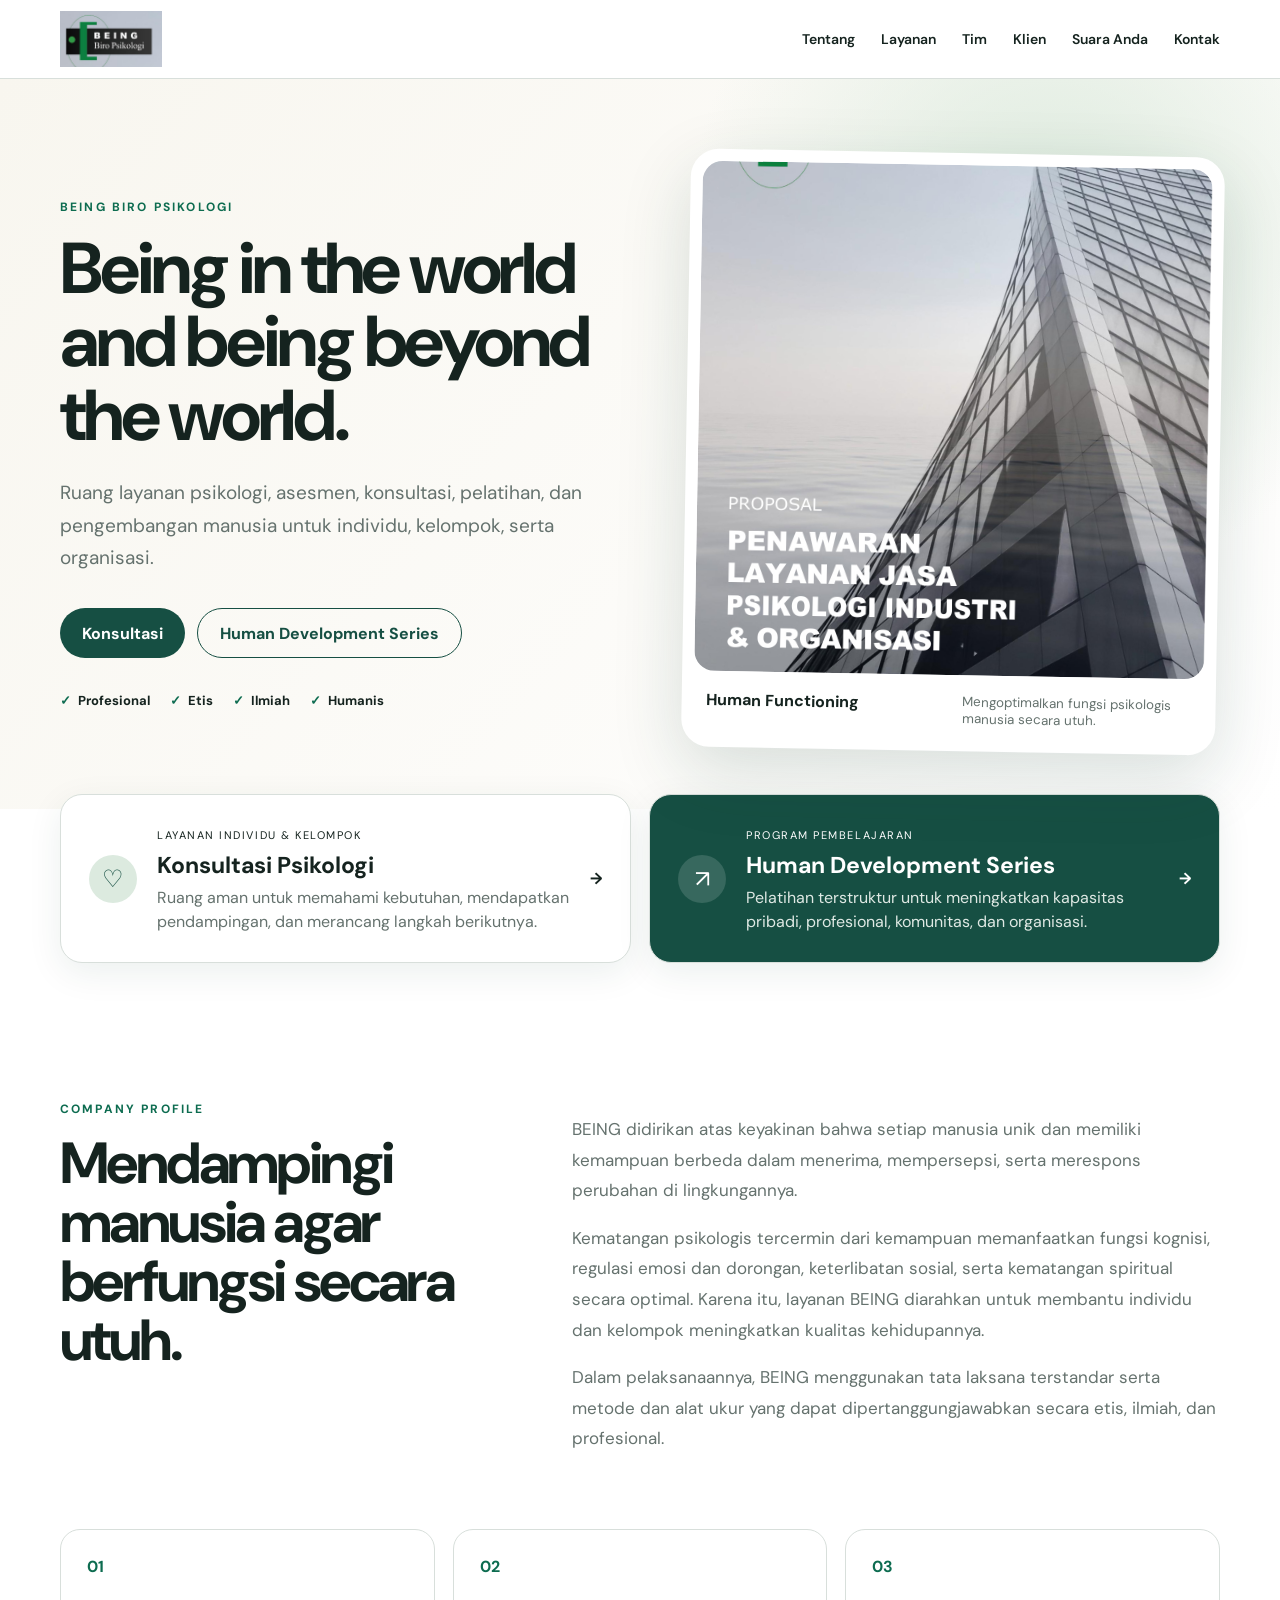
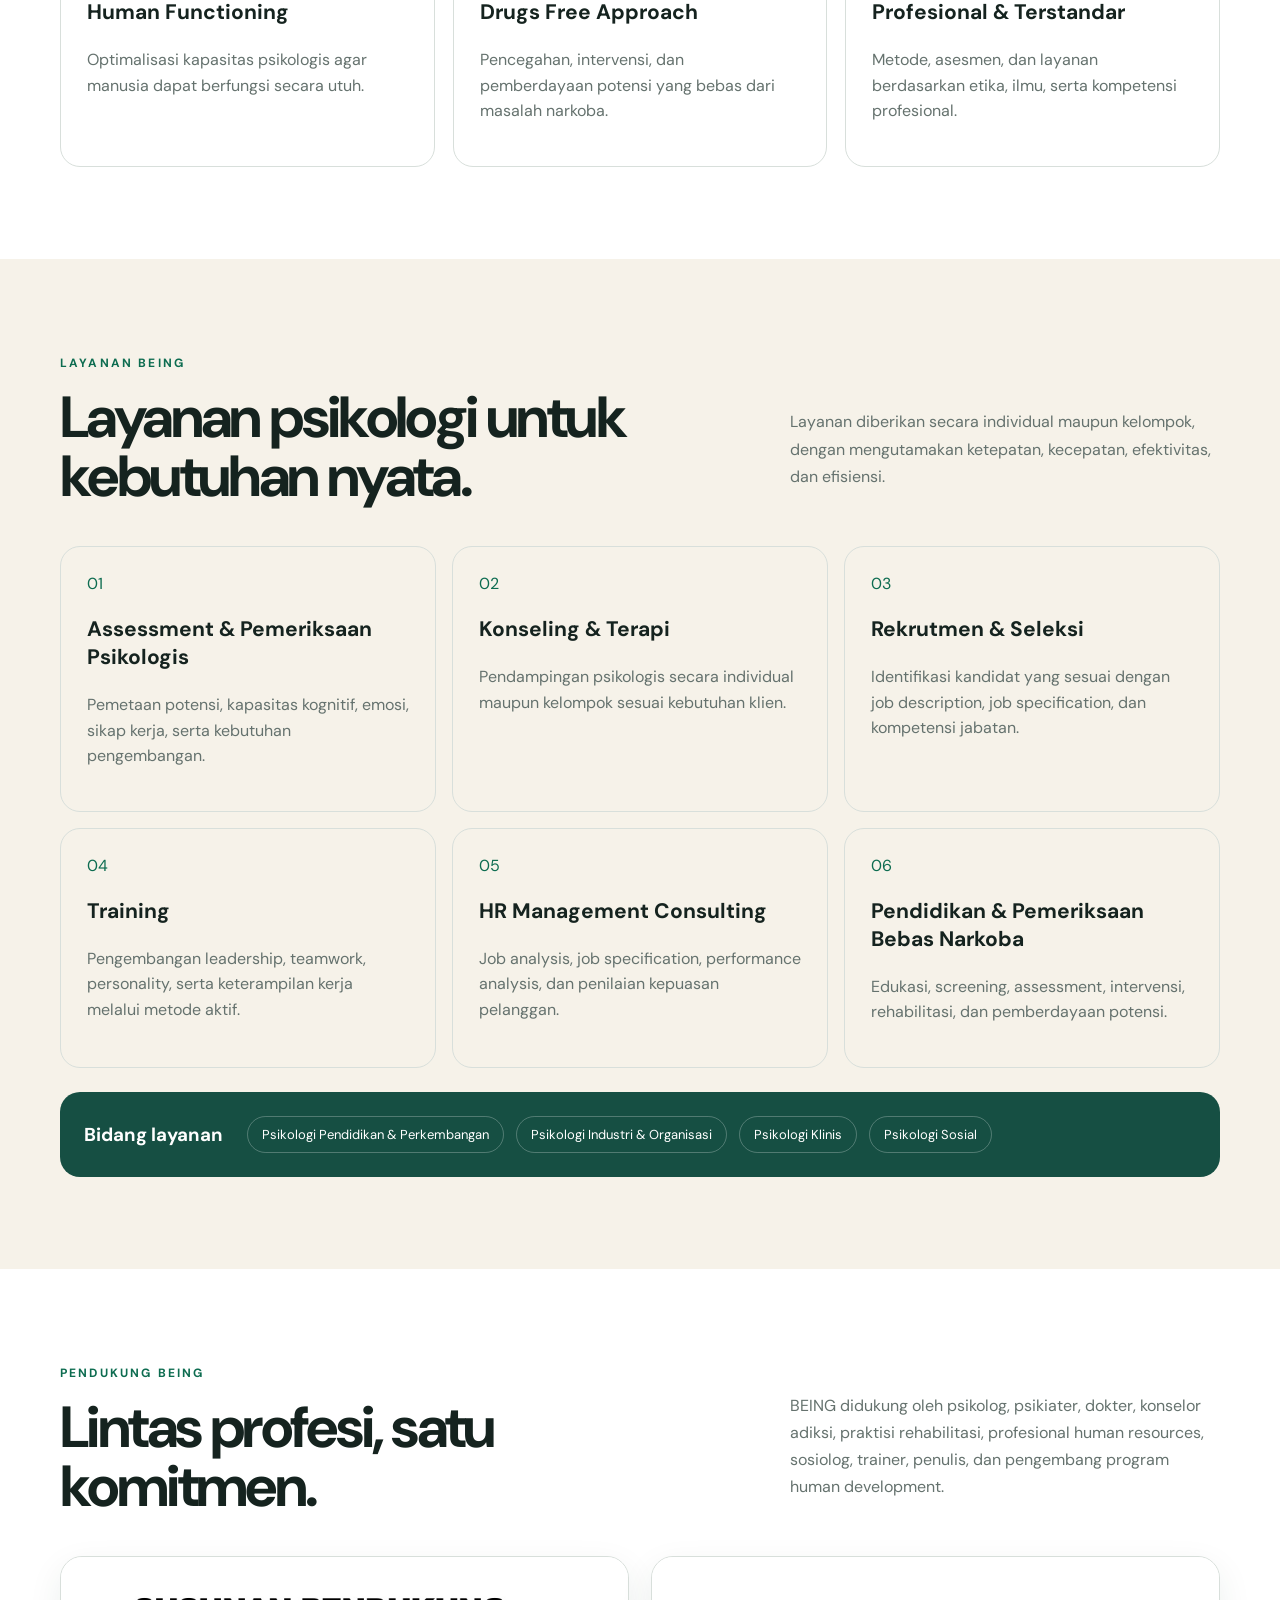
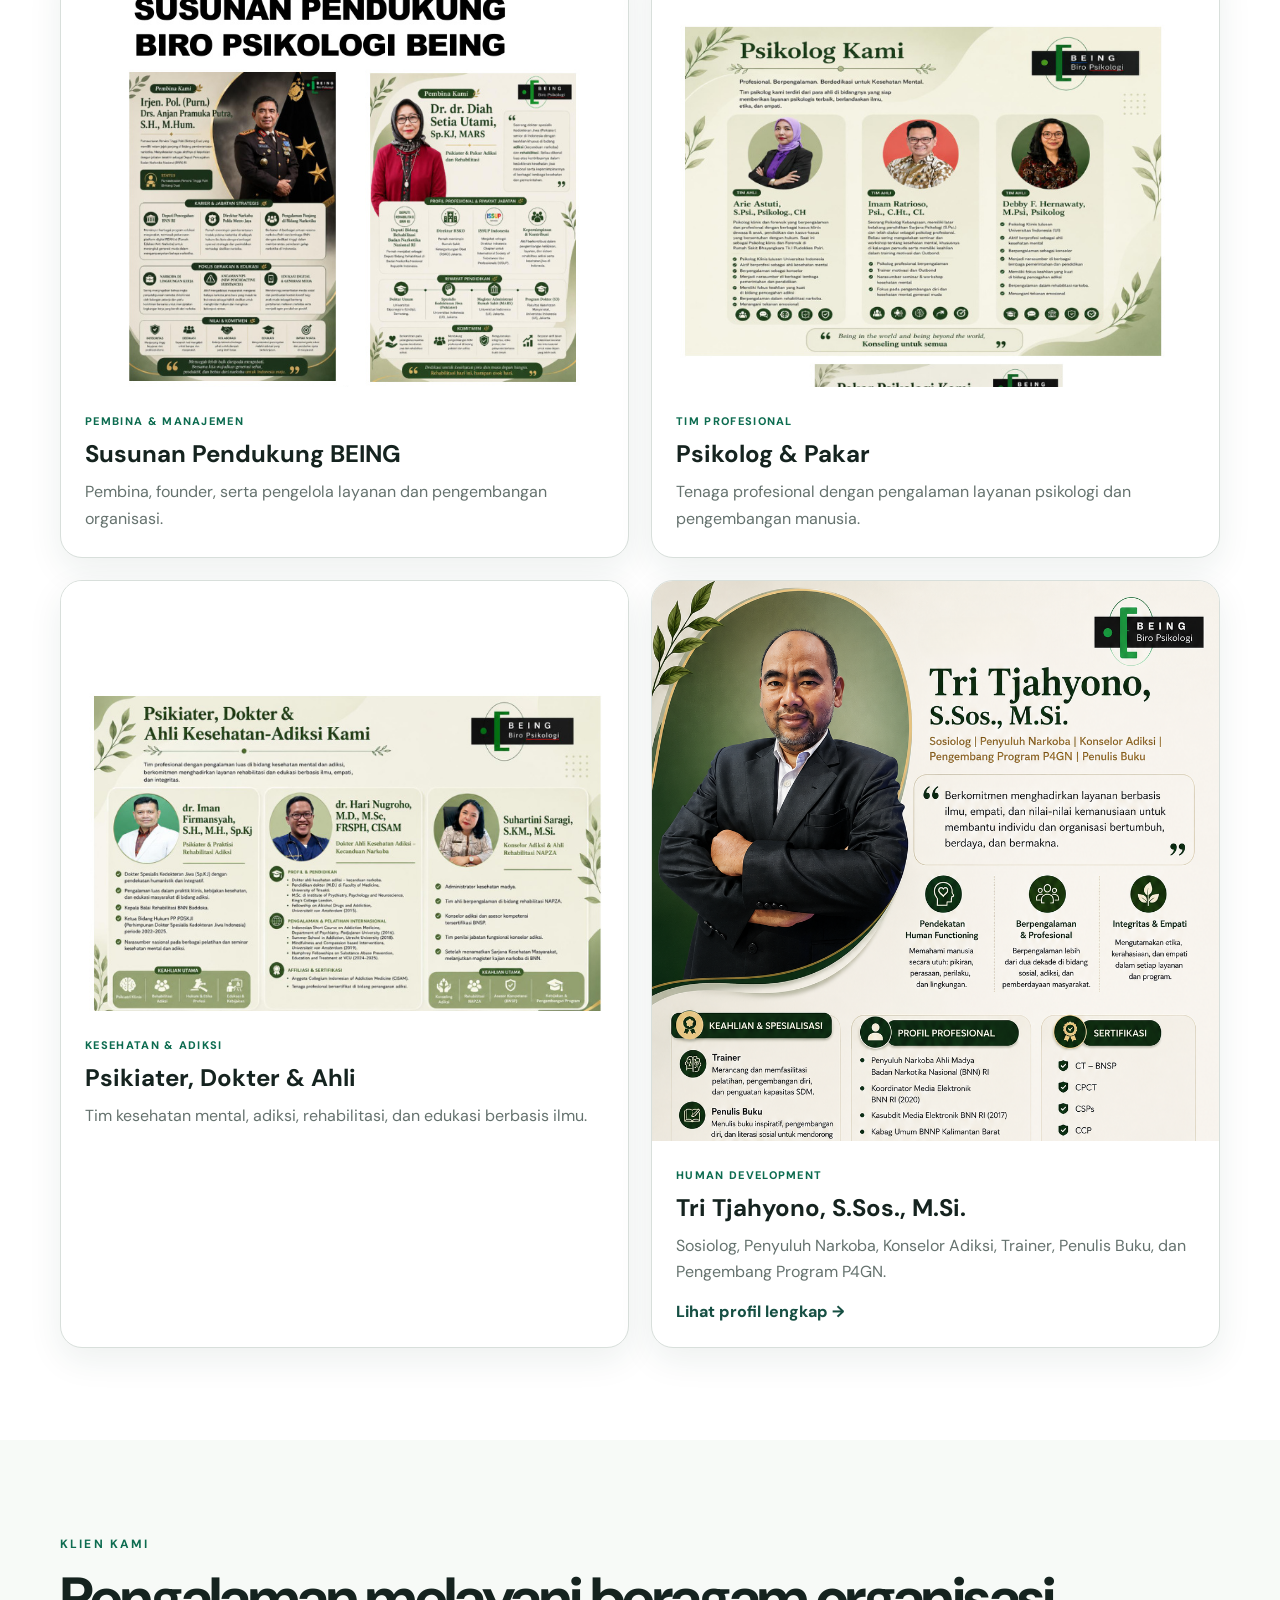
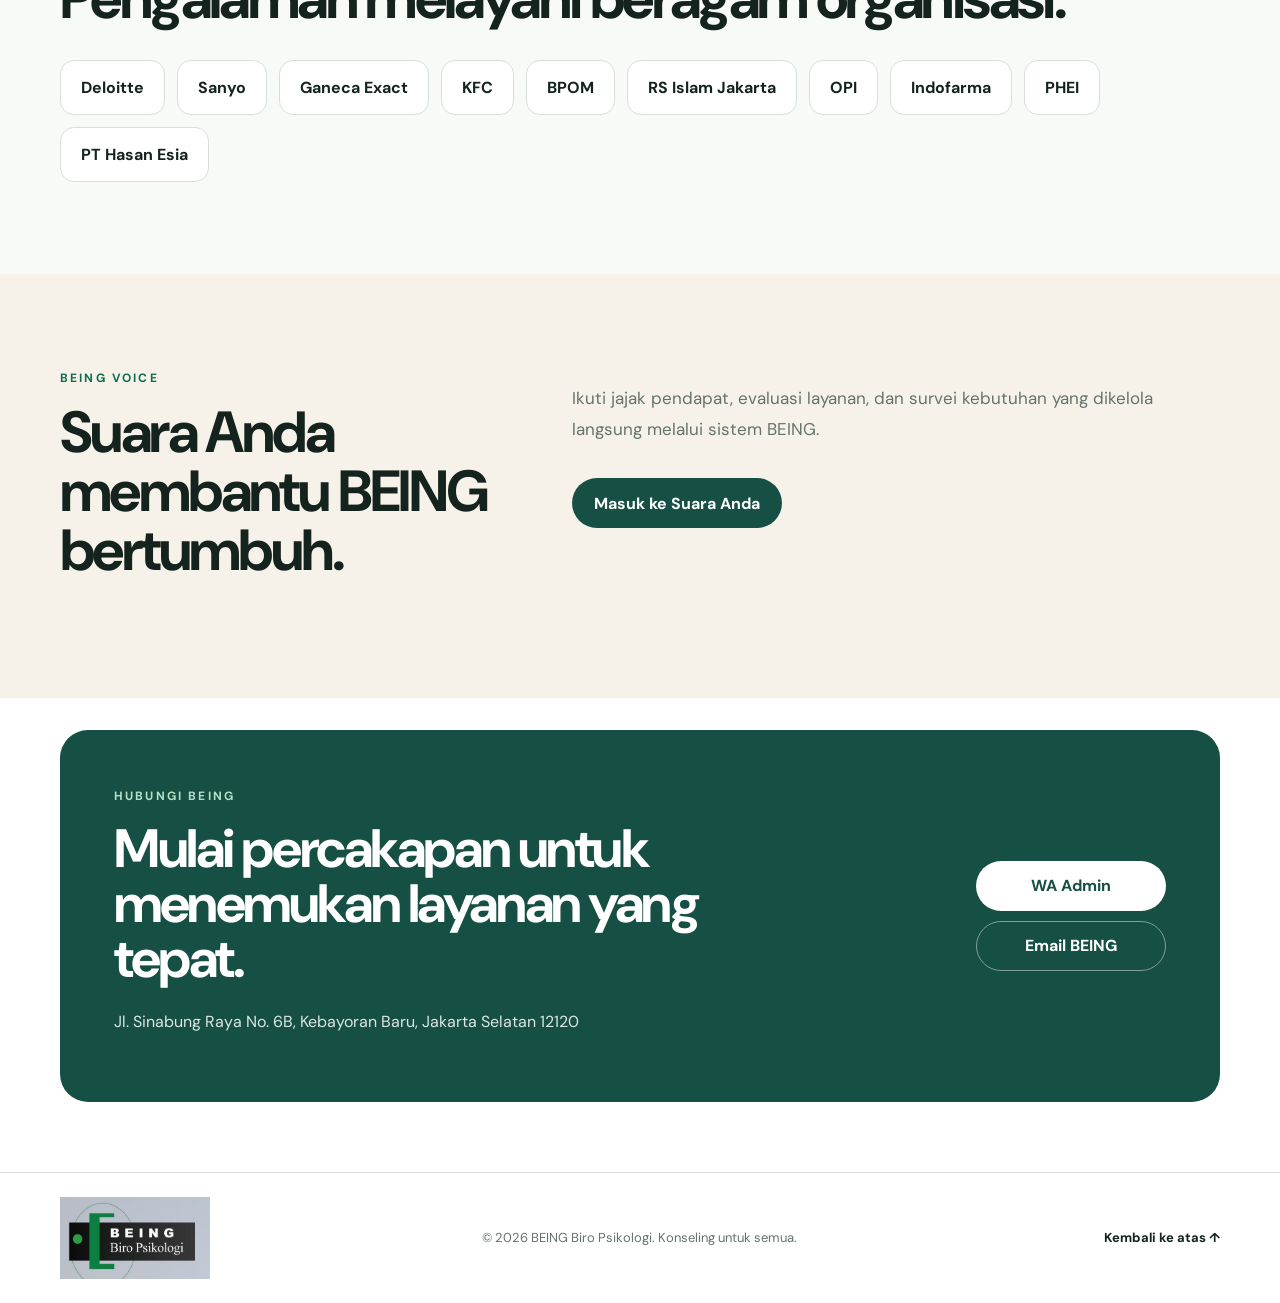
==== index.html @ 4b13b3e4 "Update index.html" ====
<!doctype html>
<html lang="id">
<head>
  <meta charset="utf-8">
  <meta name="viewport" content="width=device-width,initial-scale=1,viewport-fit=cover">
  <meta name="theme-color" content="#164f43">
  <meta name="description" content="BEING Biro Psikologi — layanan psikologi, konsultasi, asesmen, pelatihan, dan pengembangan manusia.">
  <title>BEING Biro Psikologi</title>
  <link rel="manifest" href="manifest.webmanifest">
  <link rel="icon" href="assets/being-logo.png">
  <link rel="stylesheet" href="assets/style.css?v=1.8">
</head>
<body>
  <header class="topbar">
    <div class="container nav">
      <a class="brand" href="#beranda"><img src="assets/being-logo.png" alt="BEING Biro Psikologi"></a>
      <button class="menu" id="menuBtn" aria-label="Buka menu">☰</button>
      <nav id="navMenu">
        <a href="#tentang">Tentang</a>
        <a href="#layanan">Layanan</a>
        <a href="#tim">Tim</a>
        <a href="#klien">Klien</a>
        <a href="suara-anda.html">Suara Anda</a>
        <a href="#kontak">Kontak</a>
      </nav>
    </div>
  </header>

  <main id="beranda">
    <section class="hero">
      <div class="container hero-grid">
        <div class="hero-copy">
          <span class="kicker">BEING BIRO PSIKOLOGI</span>
          <h1>Being in the world and being beyond the world.</h1>
          <p>Ruang layanan psikologi, asesmen, konsultasi, pelatihan, dan pengembangan manusia untuk individu, kelompok, serta organisasi.</p>
          <div class="actions">
            <a class="btn primary" id="dashboardConsultation" data-config-link="CONSULTATION_URL" href="konsultasi.html">Konsultasi</a>
            <a class="btn secondary" id="dashboardHds" data-config-link="LMS_URL" href="human-development-series.html">Human Development Series</a>
          </div>
          <div class="trust">
            <span>Profesional</span><span>Etis</span><span>Ilmiah</span><span>Humanis</span>
          </div>
        </div>
        <div class="hero-card">
          <img src="assets/cover.jpg" alt="Profil BEING Biro Psikologi">
          <div class="hero-card-caption">
            <strong>Human Functioning</strong>
            <small>Mengoptimalkan fungsi psikologis manusia secara utuh.</small>
          </div>
        </div>
      </div>
    </section>

    <section class="quick-access">
      <div class="container access-grid">
        <a data-config-link="CONSULTATION_URL" href="konsultasi.html" class="access-card">
          <span class="icon">♡</span>
          <div><small>LAYANAN INDIVIDU & KELOMPOK</small><h3>Konsultasi Psikologi</h3><p>Ruang aman untuk memahami kebutuhan, mendapatkan pendampingan, dan merancang langkah berikutnya.</p></div>
          <b>→</b>
        </a>
        <a data-config-link="LMS_URL" href="human-development-series.html" class="access-card dark">
          <span class="icon">↗</span>
          <div><small>PROGRAM PEMBELAJARAN</small><h3>Human Development Series</h3><p>Pelatihan terstruktur untuk meningkatkan kapasitas pribadi, profesional, komunitas, dan organisasi.</p></div>
          <b>→</b>
        </a>
      </div>
    </section>

    <section class="section" id="tentang">
      <div class="container split">
        <div>
          <span class="kicker">COMPANY PROFILE</span>
          <h2>Mendampingi manusia agar berfungsi secara utuh.</h2>
        </div>
        <div class="body-copy">
          <p>BEING didirikan atas keyakinan bahwa setiap manusia unik dan memiliki kemampuan berbeda dalam menerima, mempersepsi, serta merespons perubahan di lingkungannya.</p>
          <p>Kematangan psikologis tercermin dari kemampuan memanfaatkan fungsi kognisi, regulasi emosi dan dorongan, keterlibatan sosial, serta kematangan spiritual secara optimal. Karena itu, layanan BEING diarahkan untuk membantu individu dan kelompok meningkatkan kualitas kehidupannya.</p>
          <p>Dalam pelaksanaannya, BEING menggunakan tata laksana terstandar serta metode dan alat ukur yang dapat dipertanggungjawabkan secara etis, ilmiah, dan profesional.</p>
        </div>
      </div>
      <div class="container values">
        <article><b>01</b><h3>Human Functioning</h3><p>Optimalisasi kapasitas psikologis agar manusia dapat berfungsi secara utuh.</p></article>
        <article><b>02</b><h3>Drugs Free Approach</h3><p>Pencegahan, intervensi, dan pemberdayaan potensi yang bebas dari masalah narkoba.</p></article>
        <article><b>03</b><h3>Profesional & Terstandar</h3><p>Metode, asesmen, dan layanan berdasarkan etika, ilmu, serta kompetensi profesional.</p></article>
      </div>
    </section>

    <section class="section muted" id="layanan">
      <div class="container">
        <div class="section-head">
          <div><span class="kicker">LAYANAN BEING</span><h2>Layanan psikologi untuk kebutuhan nyata.</h2></div>
          <p>Layanan diberikan secara individual maupun kelompok, dengan mengutamakan ketepatan, kecepatan, efektivitas, dan efisiensi.</p>
        </div>
        <div class="services">
          <article><span>01</span><h3>Assessment & Pemeriksaan Psikologis</h3><p>Pemetaan potensi, kapasitas kognitif, emosi, sikap kerja, serta kebutuhan pengembangan.</p></article>
          <article><span>02</span><h3>Konseling & Terapi</h3><p>Pendampingan psikologis secara individual maupun kelompok sesuai kebutuhan klien.</p></article>
          <article><span>03</span><h3>Rekrutmen & Seleksi</h3><p>Identifikasi kandidat yang sesuai dengan job description, job specification, dan kompetensi jabatan.</p></article>
          <article><span>04</span><h3>Training</h3><p>Pengembangan leadership, teamwork, personality, serta keterampilan kerja melalui metode aktif.</p></article>
          <article><span>05</span><h3>HR Management Consulting</h3><p>Job analysis, job specification, performance analysis, dan penilaian kepuasan pelanggan.</p></article>
          <article><span>06</span><h3>Pendidikan & Pemeriksaan Bebas Narkoba</h3><p>Edukasi, screening, assessment, intervensi, rehabilitasi, dan pemberdayaan potensi.</p></article>
        </div>
        <div class="scope">
          <h3>Bidang layanan</h3>
          <span>Psikologi Pendidikan & Perkembangan</span>
          <span>Psikologi Industri & Organisasi</span>
          <span>Psikologi Klinis</span>
          <span>Psikologi Sosial</span>
        </div>
      </div>
    </section>

    <section class="section" id="tim">
      <div class="container">
        <div class="section-head">
          <div><span class="kicker">PENDUKUNG BEING</span><h2>Lintas profesi, satu komitmen.</h2></div>
          <p>BEING didukung oleh psikolog, psikiater, dokter, konselor adiksi, praktisi rehabilitasi, profesional human resources, sosiolog, trainer, penulis, dan pengembang program human development.</p>
        </div>
        <div class="team-gallery">
          <article class="team-profile-card">
            <img src="assets/team.jpg" alt="Pembina dan manajemen BEING">
            <div class="team-card-copy">
              <small>PEMBINA & MANAJEMEN</small>
              <h3>Susunan Pendukung BEING</h3>
              <p>Pembina, founder, serta pengelola layanan dan pengembangan organisasi.</p>
            </div>
          </article>
          <article class="team-profile-card">
            <img src="assets/experts.jpg" alt="Psikolog dan pakar psikologi BEING">
            <div class="team-card-copy">
              <small>TIM PROFESIONAL</small>
              <h3>Psikolog & Pakar</h3>
              <p>Tenaga profesional dengan pengalaman layanan psikologi dan pengembangan manusia.</p>
            </div>
          </article>
          <article class="team-profile-card">
            <img src="assets/health-team.jpg" alt="Psikiater, dokter, dan ahli kesehatan-adiksi BEING">
            <div class="team-card-copy">
              <small>KESEHATAN & ADIKSI</small>
              <h3>Psikiater, Dokter & Ahli</h3>
              <p>Tim kesehatan mental, adiksi, rehabilitasi, dan edukasi berbasis ilmu.</p>
            </div>
          </article>
          <article class="team-profile-card featured">
            <a href="assets/tri-tjahyono-profile2.png" target="_blank" rel="noopener" aria-label="Buka profil lengkap Tri Tjahyono">
              <img src="assets/tri-tjahyono-profile2.png" alt="Profil Tri Tjahyono, S.Sos., M.Si.">
            </a>
            <div class="team-card-copy">
              <small>HUMAN DEVELOPMENT</small>
              <h3>Tri Tjahyono, S.Sos., M.Si.</h3>
              <p>Sosiolog, Penyuluh Narkoba, Konselor Adiksi, Trainer, Penulis Buku, dan Pengembang Program P4GN.</p>
              <a class="team-profile-link" href="assets/tri-tjahyono-profile2.png" target="_blank" rel="noopener">Lihat profil lengkap →</a>
            </div>
          </article>
        </div>
      </div>
    </section>

    <section class="section clients" id="klien">
      <div class="container">
        <span class="kicker">KLIEN KAMI</span>
        <h2>Pengalaman melayani beragam organisasi.</h2>
        <div class="client-list">
          <span>Deloitte</span><span>Sanyo</span><span>Ganeca Exact</span><span>KFC</span><span>BPOM</span>
          <span>RS Islam Jakarta</span><span>OPI</span><span>Indofarma</span><span>PHEI</span><span>PT Hasan Esia</span>
        </div>
      </div>
    </section>


    <section class="section muted" id="suara-anda">
      <div class="container split">
        <div>
          <span class="kicker">BEING VOICE</span>
          <h2>Suara Anda membantu BEING bertumbuh.</h2>
        </div>
        <div class="body-copy">
          <p>Ikuti jajak pendapat, evaluasi layanan, dan survei kebutuhan yang dikelola langsung melalui sistem BEING.</p>
          <div class="actions"><a class="btn primary" id="dashboardVoice" data-config-link="VOICE_URL" href="suara-anda.html">Masuk ke Suara Anda</a></div>
        </div>
      </div>
    </section>

    <section class="cta" id="kontak">
      <div class="container cta-box">
        <div>
          <span class="kicker light">HUBUNGI BEING</span>
          <h2>Mulai percakapan untuk menemukan layanan yang tepat.</h2>
          <p>Jl. Sinabung Raya No. 6B, Kebayoran Baru, Jakarta Selatan 12120</p>
        </div>
        <div class="cta-actions">
          <a class="btn white" href="https://wa.me/6287775087431" target="_blank" rel="noopener">WA Admin</a>
          <a class="btn ghost" href="mailto:being_sinabung@yahoo.com">Email BEING</a>
        </div>
      </div>
    </section>
  </main>

  <footer>
    <div class="container footer-grid">
      <img src="assets/being-logo.png" alt="BEING Biro Psikologi">
      <p>© 2026 BEING Biro Psikologi. Konseling untuk semua.</p>
      <div><a href="#beranda">Kembali ke atas ↑</a></div>
    </div>
  </footer>
  <script src="assets/config.js?v=1.8"></script>
  <script src="assets/app.js?v=1.8"></script>
</body>
</html>
---- assets/style.css ----
@import url('https://fonts.googleapis.com/css2?family=DM+Sans:wght@400;500;600;700&family=Playfair+Display:ital,wght@1,600&display=swap');
:root{--green:#164f43;--green2:#0d6c50;--mint:#dceadf;--cream:#f6f2e9;--ink:#15231f;--muted:#65726e;--line:#d8dfdb;--white:#fff}
*{box-sizing:border-box}html{scroll-behavior:smooth}body{margin:0;font-family:'DM Sans',sans-serif;color:var(--ink);background:#fff}a{text-decoration:none;color:inherit}img{max-width:100%;display:block}.container{width:min(1160px,calc(100% - 36px));margin:auto}
.topbar{position:sticky;top:0;z-index:20;background:rgba(255,255,255,.94);backdrop-filter:blur(12px);border-bottom:1px solid var(--line)}.nav{height:78px;display:flex;align-items:center;justify-content:space-between}.brand img{width:195px;height:56px;object-fit:contain;object-position:left}.nav nav{display:flex;gap:26px;align-items:center}.nav nav a{font-weight:600;font-size:14px}.menu{display:none;border:0;background:none;font-size:26px}
.hero{padding:74px 0 58px;background:radial-gradient(circle at 82% 20%,#dceadd 0,transparent 30%),linear-gradient(130deg,#f8f6ef,#fff)}.hero-grid{display:grid;grid-template-columns:1.03fr .97fr;gap:58px;align-items:center}.kicker{display:inline-block;font-size:12px;letter-spacing:.18em;font-weight:700;color:var(--green2);margin-bottom:17px}.hero h1,.section h2,.cta h2{font-size:clamp(40px,6vw,72px);line-height:1.02;letter-spacing:-.045em;margin:0 0 25px}.hero h1{max-width:780px}.hero p{font-size:19px;line-height:1.7;color:var(--muted);max-width:650px}.actions{display:flex;gap:12px;flex-wrap:wrap;margin:34px 0}.btn{display:inline-flex;align-items:center;justify-content:center;min-height:50px;padding:0 22px;border-radius:999px;font-weight:700}.primary{background:var(--green);color:#fff}.secondary{border:1px solid var(--green);color:var(--green)}.trust{display:flex;gap:20px;flex-wrap:wrap;font-size:13px;font-weight:700}.trust span:before{content:'✓';margin-right:7px;color:var(--green2)}.hero-card{background:#fff;padding:12px;border-radius:28px;box-shadow:0 24px 70px rgba(20,60,48,.16);transform:rotate(1deg)}.hero-card img{height:510px;width:100%;object-fit:cover;border-radius:20px;object-position:center}.hero-card-caption{padding:18px 12px 12px;display:flex;justify-content:space-between;gap:20px}.hero-card-caption small{color:var(--muted);max-width:230px}
.quick-access{margin-top:-15px;padding-bottom:42px}.access-grid{display:grid;grid-template-columns:1fr 1fr;gap:18px}.access-card{border:1px solid var(--line);padding:28px;border-radius:22px;display:grid;grid-template-columns:auto 1fr auto;gap:20px;align-items:center;background:#fff;box-shadow:0 10px 35px rgba(16,60,46,.08)}.access-card.dark{background:var(--green);color:#fff}.access-card small{font-size:11px;letter-spacing:.14em}.access-card h3{margin:6px 0;font-size:23px}.access-card p{margin:0;color:var(--muted);line-height:1.5}.dark p{color:#dfe9e4}.icon{width:48px;height:48px;border-radius:50%;display:grid;place-items:center;background:var(--mint);font-size:24px;color:var(--green)}.dark .icon{background:rgba(255,255,255,.14);color:#fff}
.section{padding:92px 0}.split{display:grid;grid-template-columns:.8fr 1.2fr;gap:80px}.section h2{font-size:clamp(36px,5vw,58px)}.body-copy p{font-size:17px;line-height:1.8;color:var(--muted)}.values{display:grid;grid-template-columns:repeat(3,1fr);gap:18px;margin-top:58px}.values article,.services article{border:1px solid var(--line);border-radius:20px;padding:26px}.values b,.services span{color:var(--green2)}.values h3,.services h3{font-size:21px}.values p,.services p{color:var(--muted);line-height:1.6}.muted{background:var(--cream)}.section-head{display:flex;justify-content:space-between;gap:40px;align-items:end;margin-bottom:40px}.section-head h2{margin-bottom:0}.section-head>p{max-width:430px;color:var(--muted);line-height:1.7}.services{display:grid;grid-template-columns:repeat(3,1fr);gap:16px}.scope{margin-top:24px;padding:24px;border-radius:20px;background:var(--green);color:#fff;display:flex;gap:12px;flex-wrap:wrap;align-items:center}.scope h3{margin:0 12px 0 0}.scope span{padding:9px 14px;border:1px solid rgba(255,255,255,.25);border-radius:999px;font-size:13px}
.team-gallery{display:grid;grid-template-columns:repeat(3,1fr);gap:18px}.team-gallery img{height:390px;width:100%;object-fit:cover;object-position:top;border-radius:20px;border:1px solid var(--line)}
.clients{background:#f7faf7}.client-list{display:flex;flex-wrap:wrap;gap:12px;margin-top:32px}.client-list span{padding:16px 20px;background:#fff;border:1px solid var(--line);border-radius:14px;font-weight:700}
.cta{padding:32px 0 70px}.cta-box{background:var(--green);color:#fff;padding:54px;border-radius:28px;display:flex;justify-content:space-between;align-items:center;gap:40px}.cta h2{font-size:clamp(34px,5vw,54px);max-width:720px}.cta p{color:#dbe7e2}.light{color:#b7dfc7}.cta-actions{display:flex;flex-direction:column;gap:10px;min-width:190px}.white{background:#fff;color:var(--green)}.ghost{border:1px solid rgba(255,255,255,.45);color:#fff}
footer{border-top:1px solid var(--line);padding:24px 0}.footer-grid{display:grid;grid-template-columns:1fr 1fr 1fr;align-items:center}.footer-grid img{width:150px}.footer-grid p{text-align:center;color:var(--muted);font-size:13px}.footer-grid div{text-align:right;font-weight:700;font-size:13px}
@media(max-width:850px){.menu{display:block}.nav nav{display:none;position:absolute;top:78px;left:0;right:0;background:#fff;padding:20px 24px;flex-direction:column;align-items:flex-start;border-bottom:1px solid var(--line)}.nav nav.open{display:flex}.hero{padding-top:45px}.hero-grid,.split,.access-grid{grid-template-columns:1fr}.hero-card img{height:390px}.services{grid-template-columns:1fr 1fr}.values{grid-template-columns:1fr}.section-head{display:block}.team-gallery{grid-template-columns:1fr}.team-gallery img{height:auto}.cta-box{display:block;padding:34px}.cta-actions{margin-top:28px;flex-direction:row}.footer-grid{grid-template-columns:1fr;text-align:center;gap:14px}.footer-grid img{margin:auto}.footer-grid div{text-align:center}}
@media(max-width:560px){.container{width:min(100% - 24px,1160px)}.hero h1{font-size:42px}.hero p{font-size:16px}.actions{flex-direction:column}.btn{width:100%}.services{grid-template-columns:1fr}.access-card{grid-template-columns:auto 1fr;padding:21px}.access-card>b{display:none}.section{padding:66px 0}.cta-actions{flex-direction:column}.hero-card img{height:310px}.brand img{width:160px}}


/* Team cards — v1.4 */
.team-gallery{
  display:grid;
  grid-template-columns:repeat(2,minmax(0,1fr));
  gap:22px;
}
.team-profile-card{
  background:#fff;
  border:1px solid var(--line);
  border-radius:22px;
  overflow:hidden;
  box-shadow:0 12px 34px rgba(20,60,48,.08);
}
.team-profile-card>img,
.team-profile-card>a>img{
  width:100%;
  height:430px;
  object-fit:cover;
  object-position:top;
  border-radius:0;
  border:0;
}
.team-profile-card.featured>a>img{
  height:560px;
  object-fit:cover;
  object-position:top;
}
.team-card-copy{padding:22px 24px 25px}
.team-card-copy small{
  color:var(--green2);
  font-weight:800;
  letter-spacing:.12em;
  font-size:11px;
}
.team-card-copy h3{font-size:24px;margin:8px 0 10px}
.team-card-copy p{margin:0;color:var(--muted);line-height:1.65}
.team-profile-link{
  display:inline-flex;
  margin-top:15px;
  font-weight:800;
  color:var(--green);
}
@media(max-width:850px){
  .team-gallery{grid-template-columns:1fr}
  .team-profile-card>img,.team-profile-card>a>img,.team-profile-card.featured>a>img{height:auto}
}
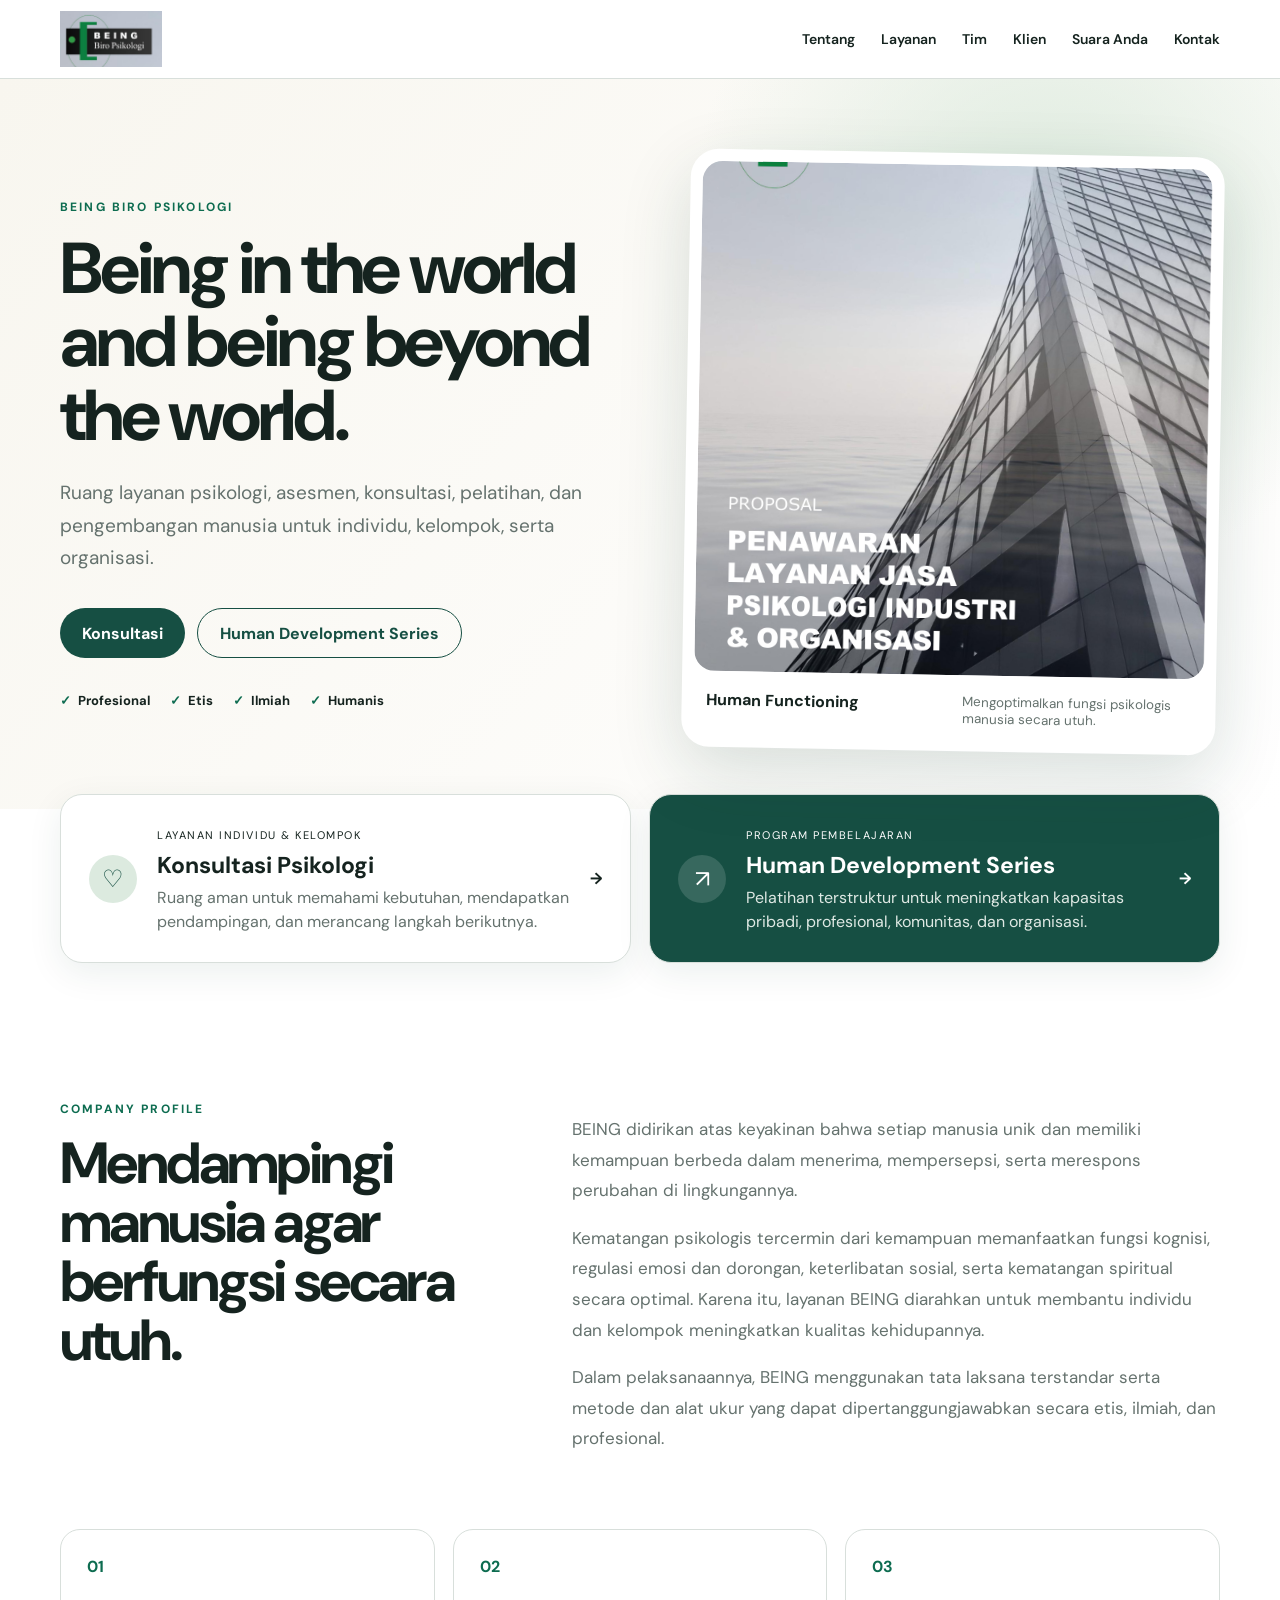
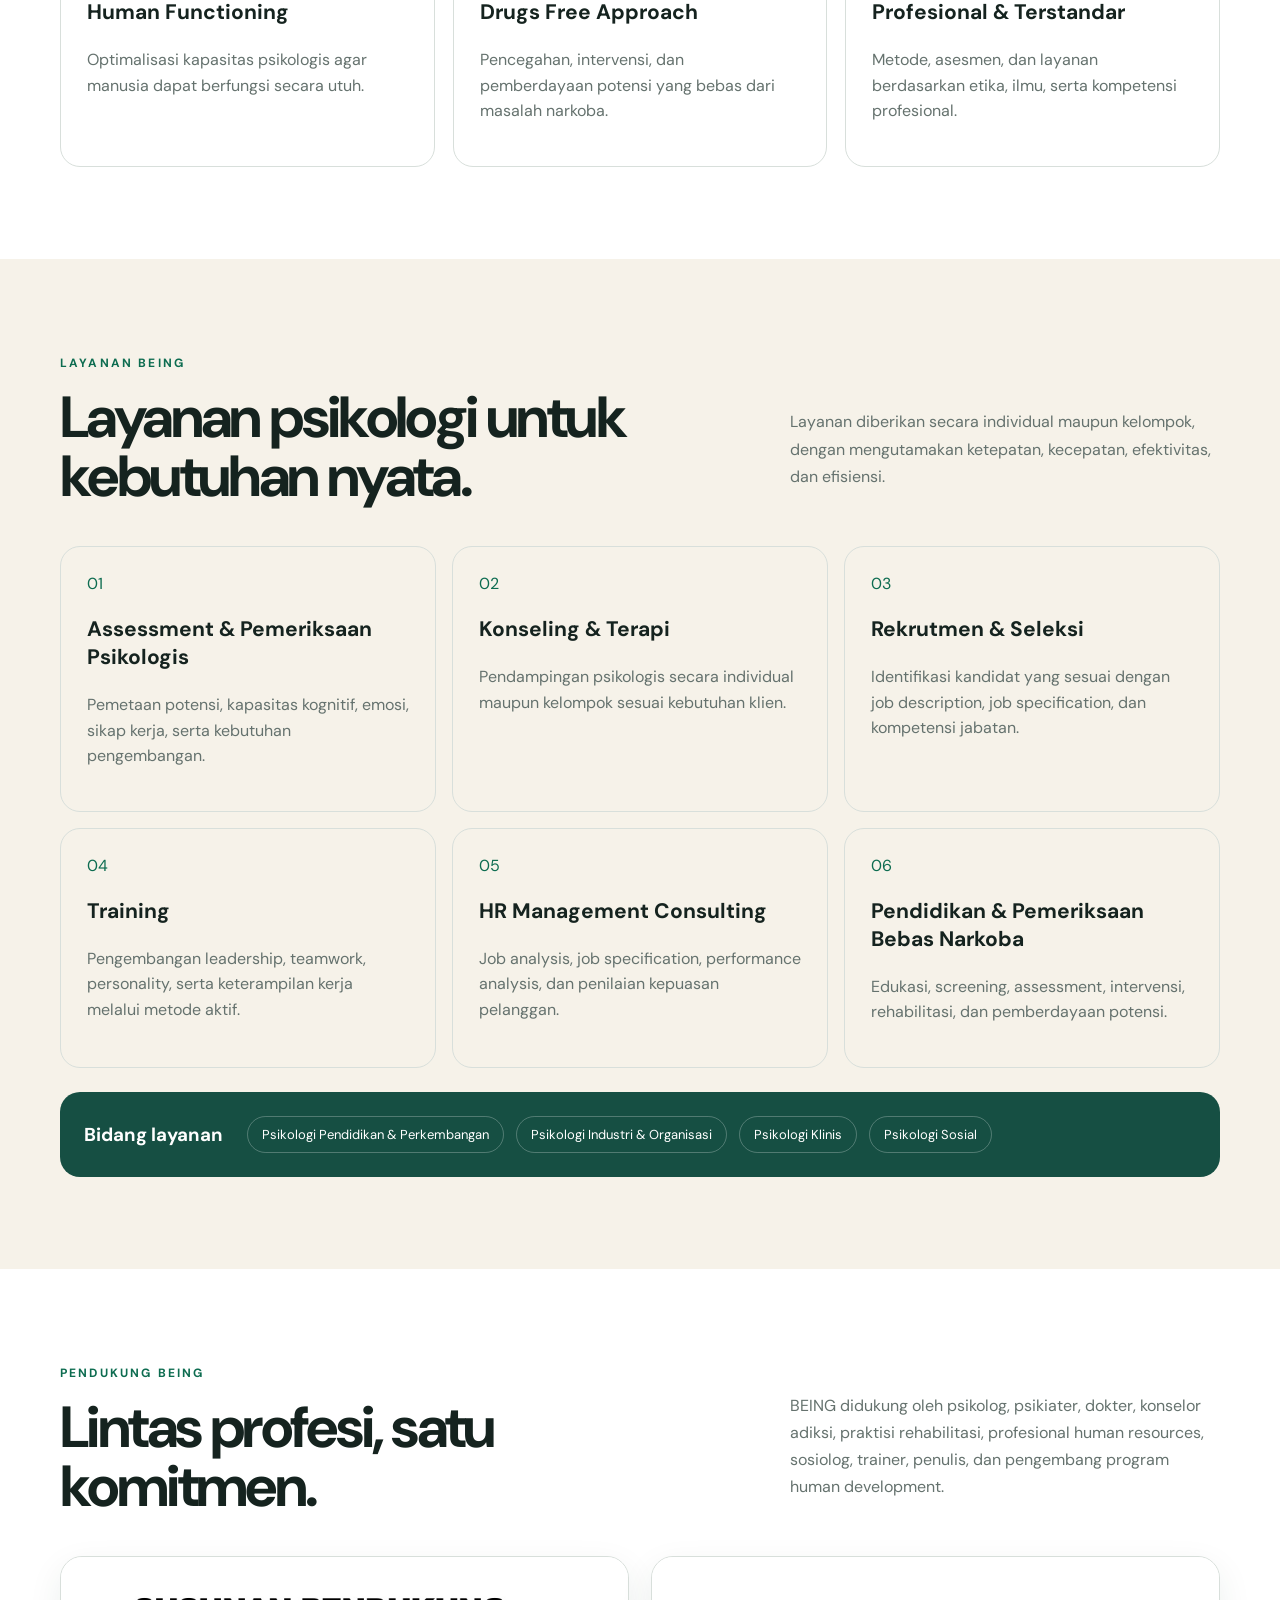
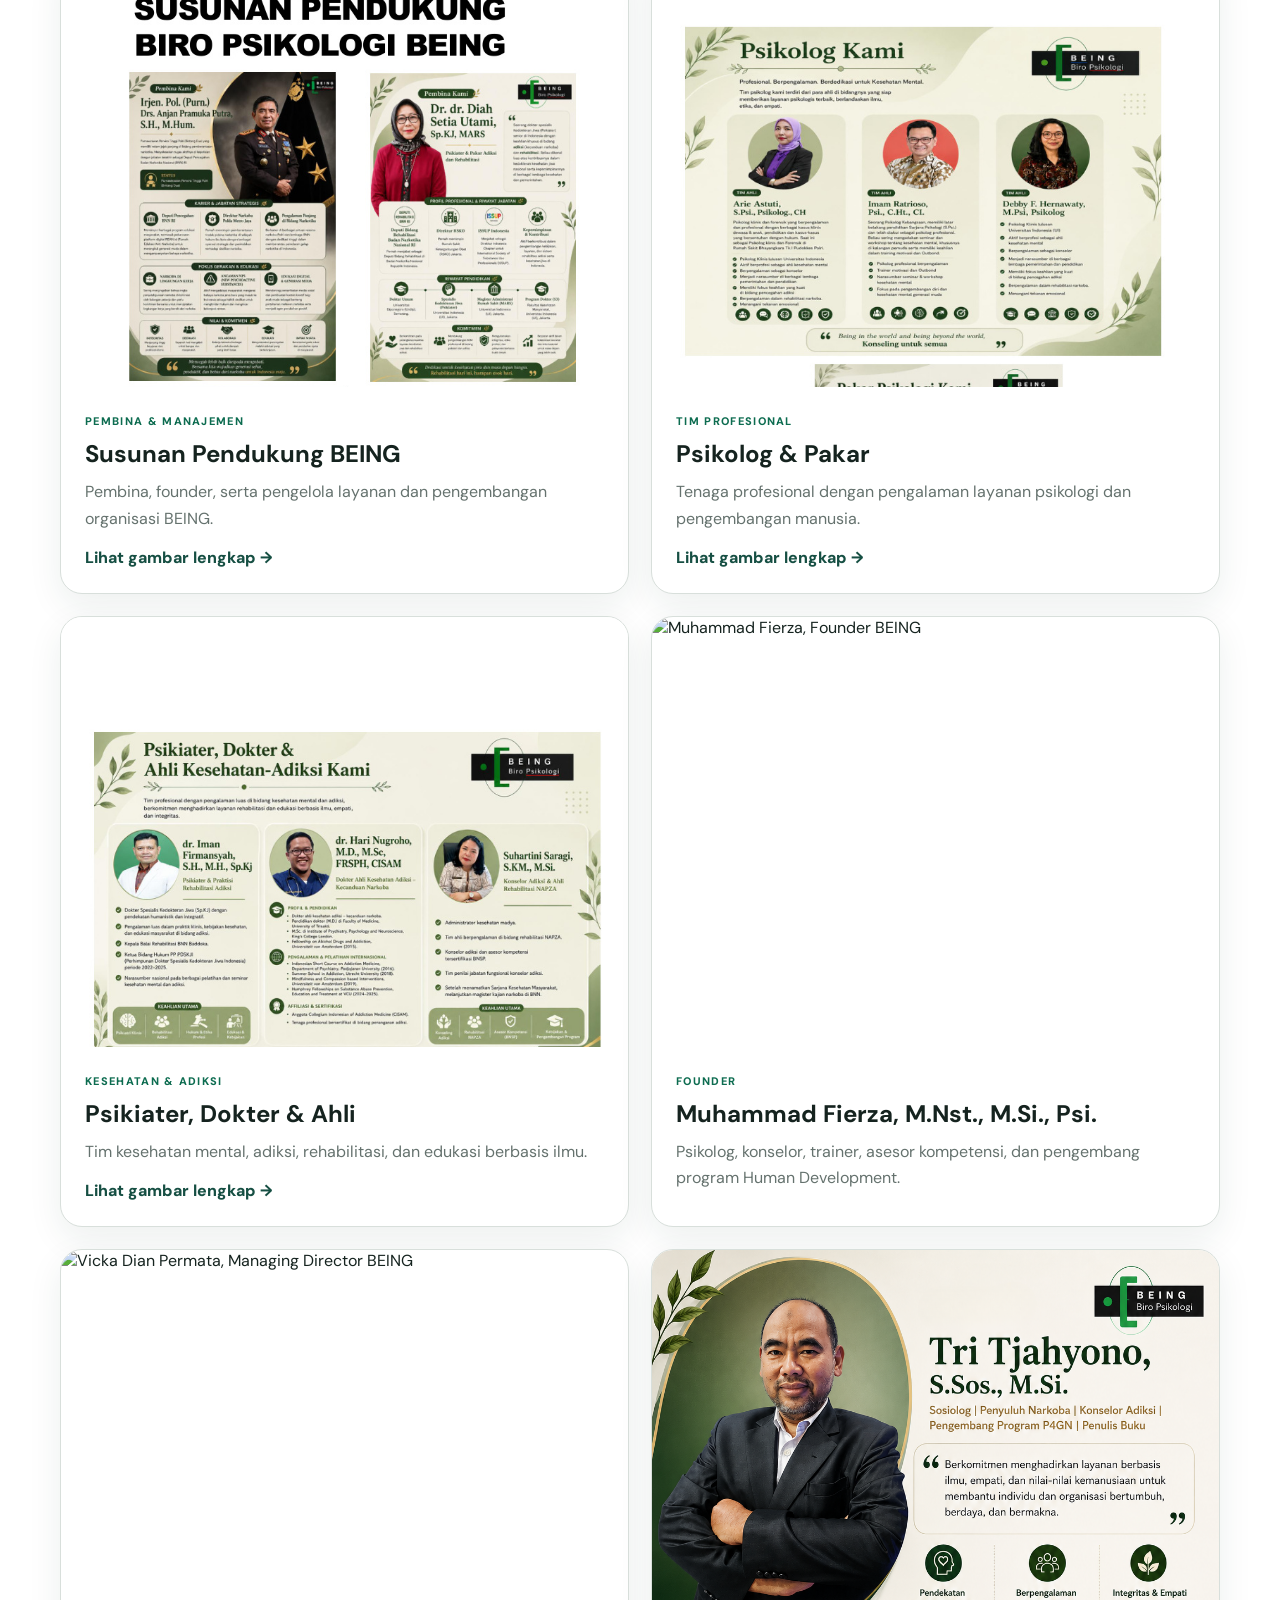
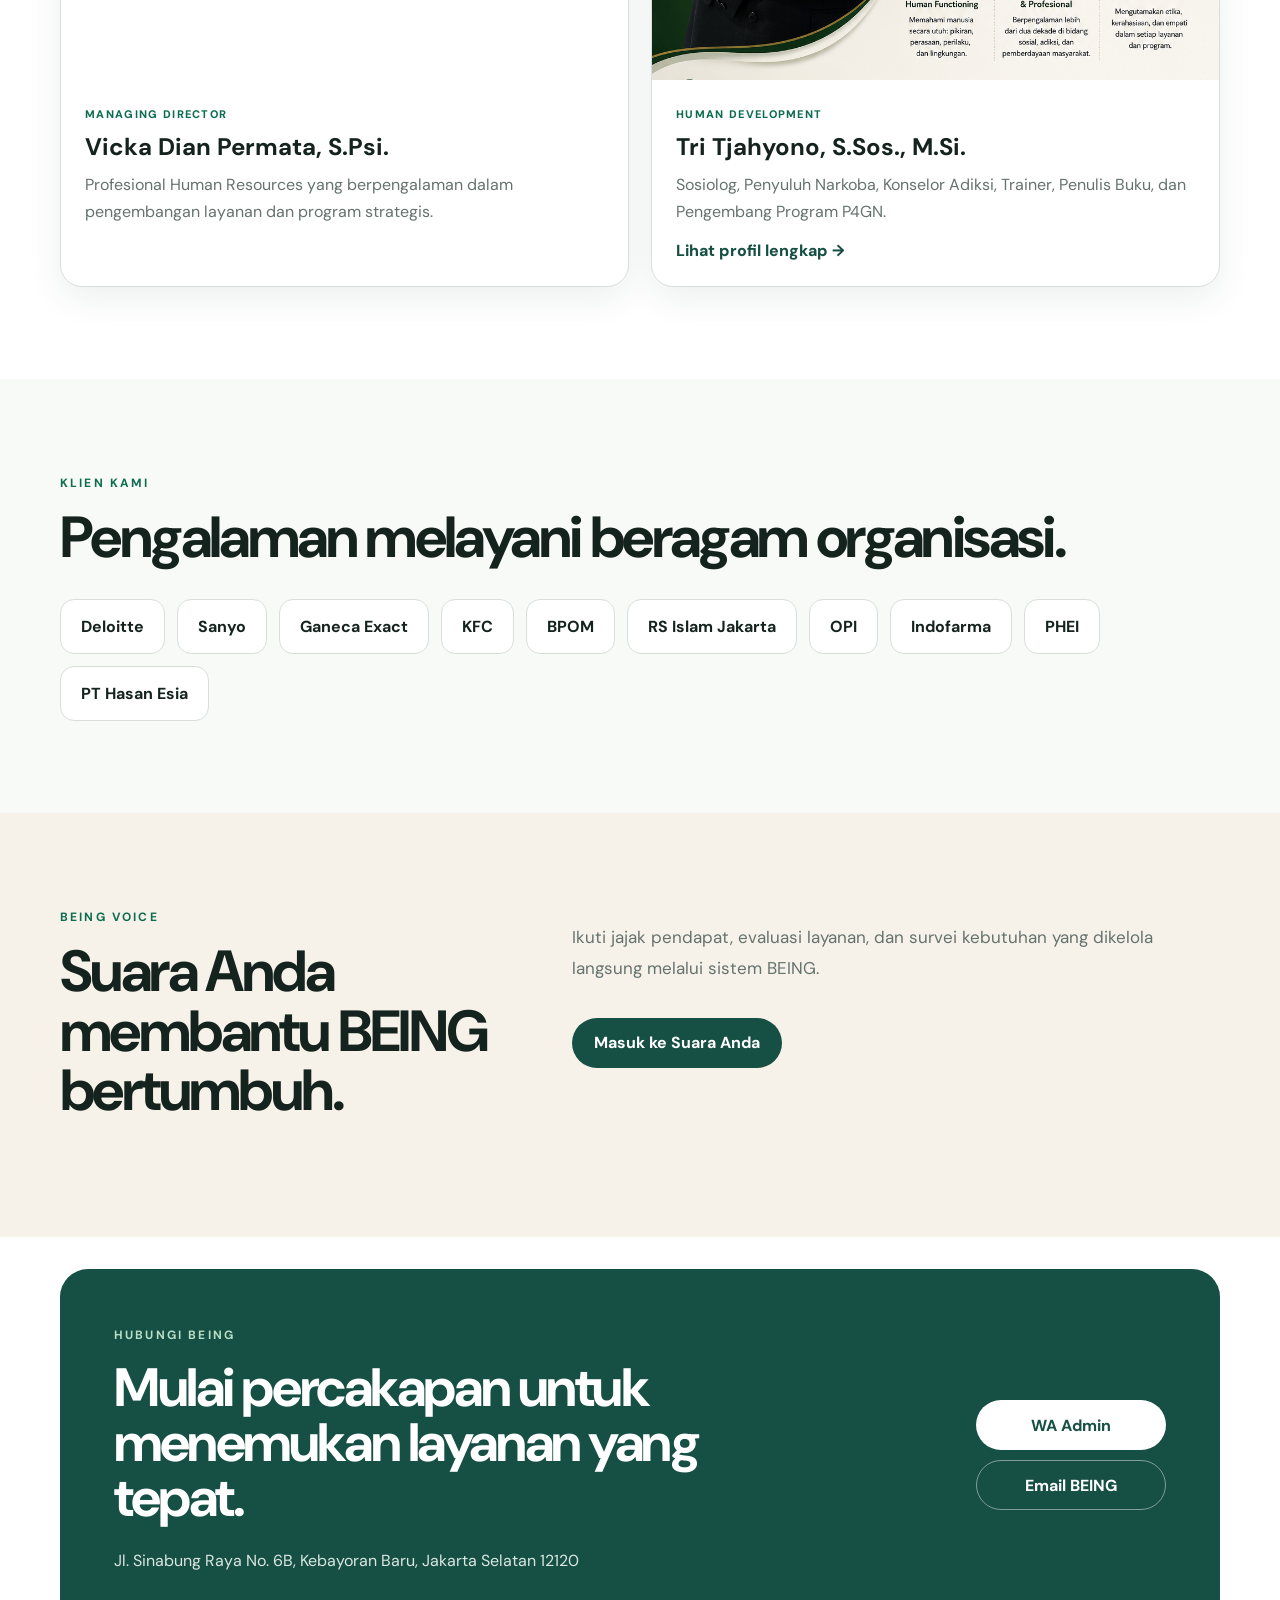
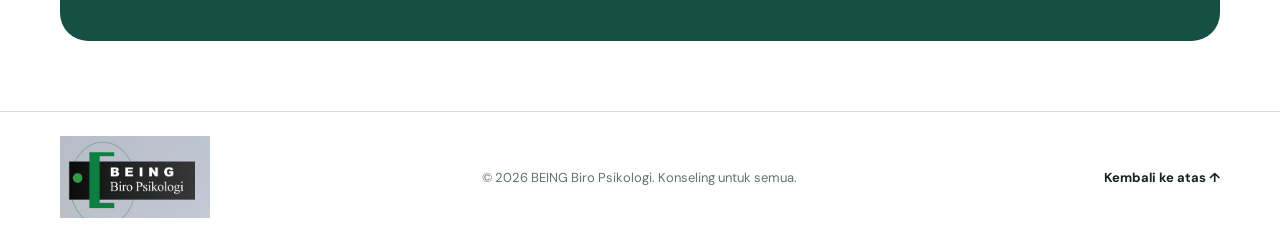
==== commit e5a1182a: "Add files via upload" ====
--- a/index.html
+++ b/index.html
@@ -8,7 +8,7 @@
   <title>BEING Biro Psikologi</title>
   <link rel="manifest" href="manifest.webmanifest">
   <link rel="icon" href="assets/being-logo.png">
-  <link rel="stylesheet" href="assets/style.css?v=1.8">
+  <link rel="stylesheet" href="assets/style.css?v=1.9">
 </head>
 <body>
   <header class="topbar">
@@ -116,39 +116,69 @@
           <p>BEING didukung oleh psikolog, psikiater, dokter, konselor adiksi, praktisi rehabilitasi, profesional human resources, sosiolog, trainer, penulis, dan pengembang program human development.</p>
         </div>
         <div class="team-gallery">
-          <article class="team-profile-card">
-            <img src="assets/team.jpg" alt="Pembina dan manajemen BEING">
+          <article class="team-profile-card overview-card">
+            <a href="assets/team.jpg" target="_blank" rel="noopener">
+              <img src="assets/team.jpg" alt="Susunan pendukung, pembina, founder, dan manajemen BEING">
+            </a>
             <div class="team-card-copy">
               <small>PEMBINA & MANAJEMEN</small>
               <h3>Susunan Pendukung BEING</h3>
-              <p>Pembina, founder, serta pengelola layanan dan pengembangan organisasi.</p>
-            </div>
-          </article>
-          <article class="team-profile-card">
-            <img src="assets/experts.jpg" alt="Psikolog dan pakar psikologi BEING">
+              <p>Pembina, founder, serta pengelola layanan dan pengembangan organisasi BEING.</p>
+              <a class="team-profile-link" href="assets/team.jpg" target="_blank" rel="noopener">Lihat gambar lengkap →</a>
+            </div>
+          </article>
+
+          <article class="team-profile-card overview-card">
+            <a href="assets/experts.jpg" target="_blank" rel="noopener">
+              <img src="assets/experts.jpg" alt="Psikolog dan pakar psikologi BEING">
+            </a>
             <div class="team-card-copy">
               <small>TIM PROFESIONAL</small>
               <h3>Psikolog & Pakar</h3>
               <p>Tenaga profesional dengan pengalaman layanan psikologi dan pengembangan manusia.</p>
-            </div>
-          </article>
-          <article class="team-profile-card">
-            <img src="assets/health-team.jpg" alt="Psikiater, dokter, dan ahli kesehatan-adiksi BEING">
+              <a class="team-profile-link" href="assets/experts.jpg" target="_blank" rel="noopener">Lihat gambar lengkap →</a>
+            </div>
+          </article>
+
+          <article class="team-profile-card overview-card">
+            <a href="assets/health-team.jpg" target="_blank" rel="noopener">
+              <img src="assets/health-team.jpg" alt="Psikiater, dokter, dan ahli kesehatan-adiksi BEING">
+            </a>
             <div class="team-card-copy">
               <small>KESEHATAN & ADIKSI</small>
               <h3>Psikiater, Dokter & Ahli</h3>
               <p>Tim kesehatan mental, adiksi, rehabilitasi, dan edukasi berbasis ilmu.</p>
-            </div>
-          </article>
-          <article class="team-profile-card featured">
-            <a href="assets/tri-tjahyono-profile2.png" target="_blank" rel="noopener" aria-label="Buka profil lengkap Tri Tjahyono">
-              <img src="assets/tri-tjahyono-profile2.png" alt="Profil Tri Tjahyono, S.Sos., M.Si.">
+              <a class="team-profile-link" href="assets/health-team.jpg" target="_blank" rel="noopener">Lihat gambar lengkap →</a>
+            </div>
+          </article>
+
+          <article class="team-profile-card person-card">
+            <img src="assets/muhammad-fierza-founder.jpg" alt="Muhammad Fierza, Founder BEING">
+            <div class="team-card-copy">
+              <small>FOUNDER</small>
+              <h3>Muhammad Fierza, M.Nst., M.Si., Psi.</h3>
+              <p>Psikolog, konselor, trainer, asesor kompetensi, dan pengembang program Human Development.</p>
+            </div>
+          </article>
+
+          <article class="team-profile-card person-card">
+            <img src="assets/vicka-dian-managing-director.jpg" alt="Vicka Dian Permata, Managing Director BEING">
+            <div class="team-card-copy">
+              <small>MANAGING DIRECTOR</small>
+              <h3>Vicka Dian Permata, S.Psi.</h3>
+              <p>Profesional Human Resources yang berpengalaman dalam pengembangan layanan dan program strategis.</p>
+            </div>
+          </article>
+
+          <article class="team-profile-card person-card tri-card">
+            <a href="assets/tri-tjahyono-profile.png" target="_blank" rel="noopener">
+              <img src="assets/tri-tjahyono-profile.png?v=3" alt="Profil Tri Tjahyono, S.Sos., M.Si.">
             </a>
             <div class="team-card-copy">
               <small>HUMAN DEVELOPMENT</small>
               <h3>Tri Tjahyono, S.Sos., M.Si.</h3>
               <p>Sosiolog, Penyuluh Narkoba, Konselor Adiksi, Trainer, Penulis Buku, dan Pengembang Program P4GN.</p>
-              <a class="team-profile-link" href="assets/tri-tjahyono-profile2.png" target="_blank" rel="noopener">Lihat profil lengkap →</a>
+              <a class="team-profile-link" href="assets/tri-tjahyono-profile.png?v=3" target="_blank" rel="noopener">Lihat profil lengkap →</a>
             </div>
           </article>
         </div>
@@ -188,7 +218,7 @@
           <p>Jl. Sinabung Raya No. 6B, Kebayoran Baru, Jakarta Selatan 12120</p>
         </div>
         <div class="cta-actions">
-          <a class="btn white" href="https://wa.me/6287775087431" target="_blank" rel="noopener">WA Admin</a>
+          <a class="btn white" href="https://wa.me/6287877883457" target="_blank" rel="noopener">WA Admin</a>
           <a class="btn ghost" href="mailto:being_sinabung@yahoo.com">Email BEING</a>
         </div>
       </div>
@@ -202,7 +232,7 @@
       <div><a href="#beranda">Kembali ke atas ↑</a></div>
     </div>
   </footer>
-  <script src="assets/config.js?v=1.8"></script>
-  <script src="assets/app.js?v=1.8"></script>
+  <script src="assets/config.js?v=1.9"></script>
+  <script src="assets/app.js?v=1.9"></script>
 </body>
 </html>
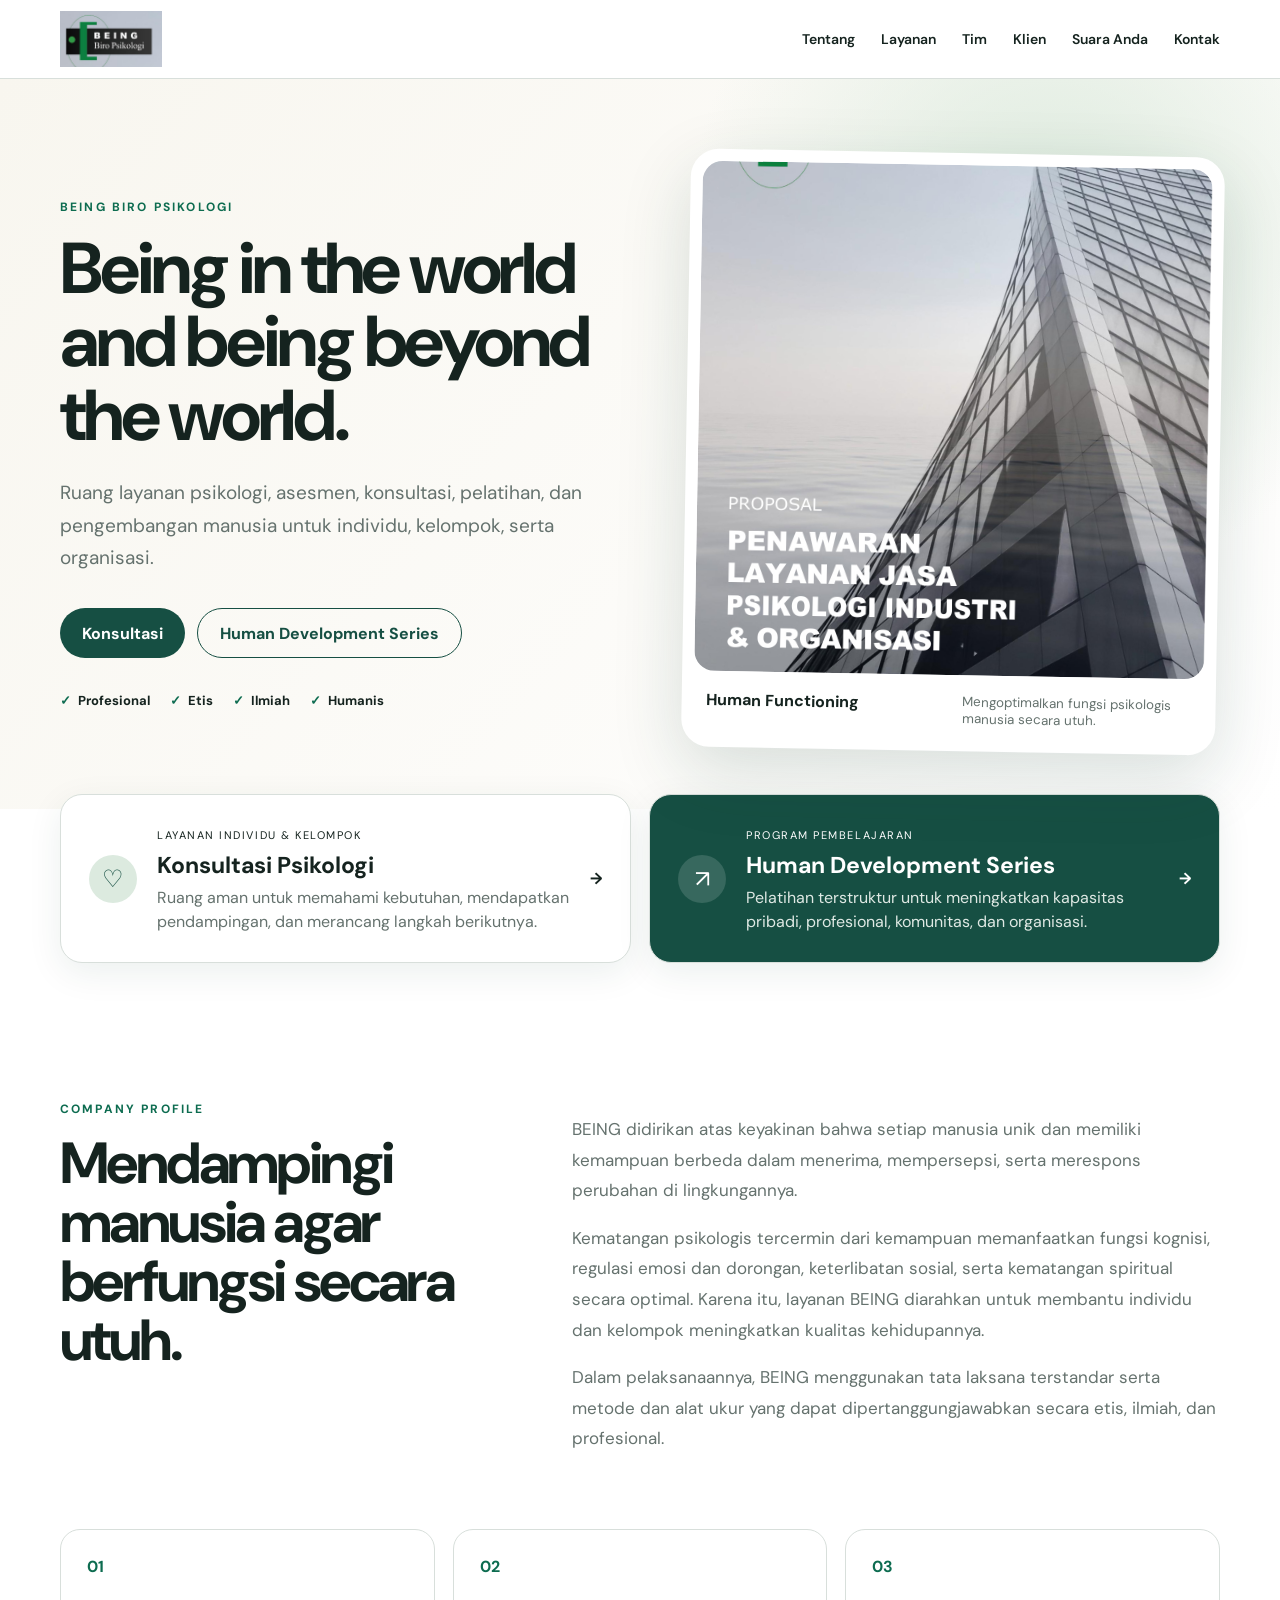
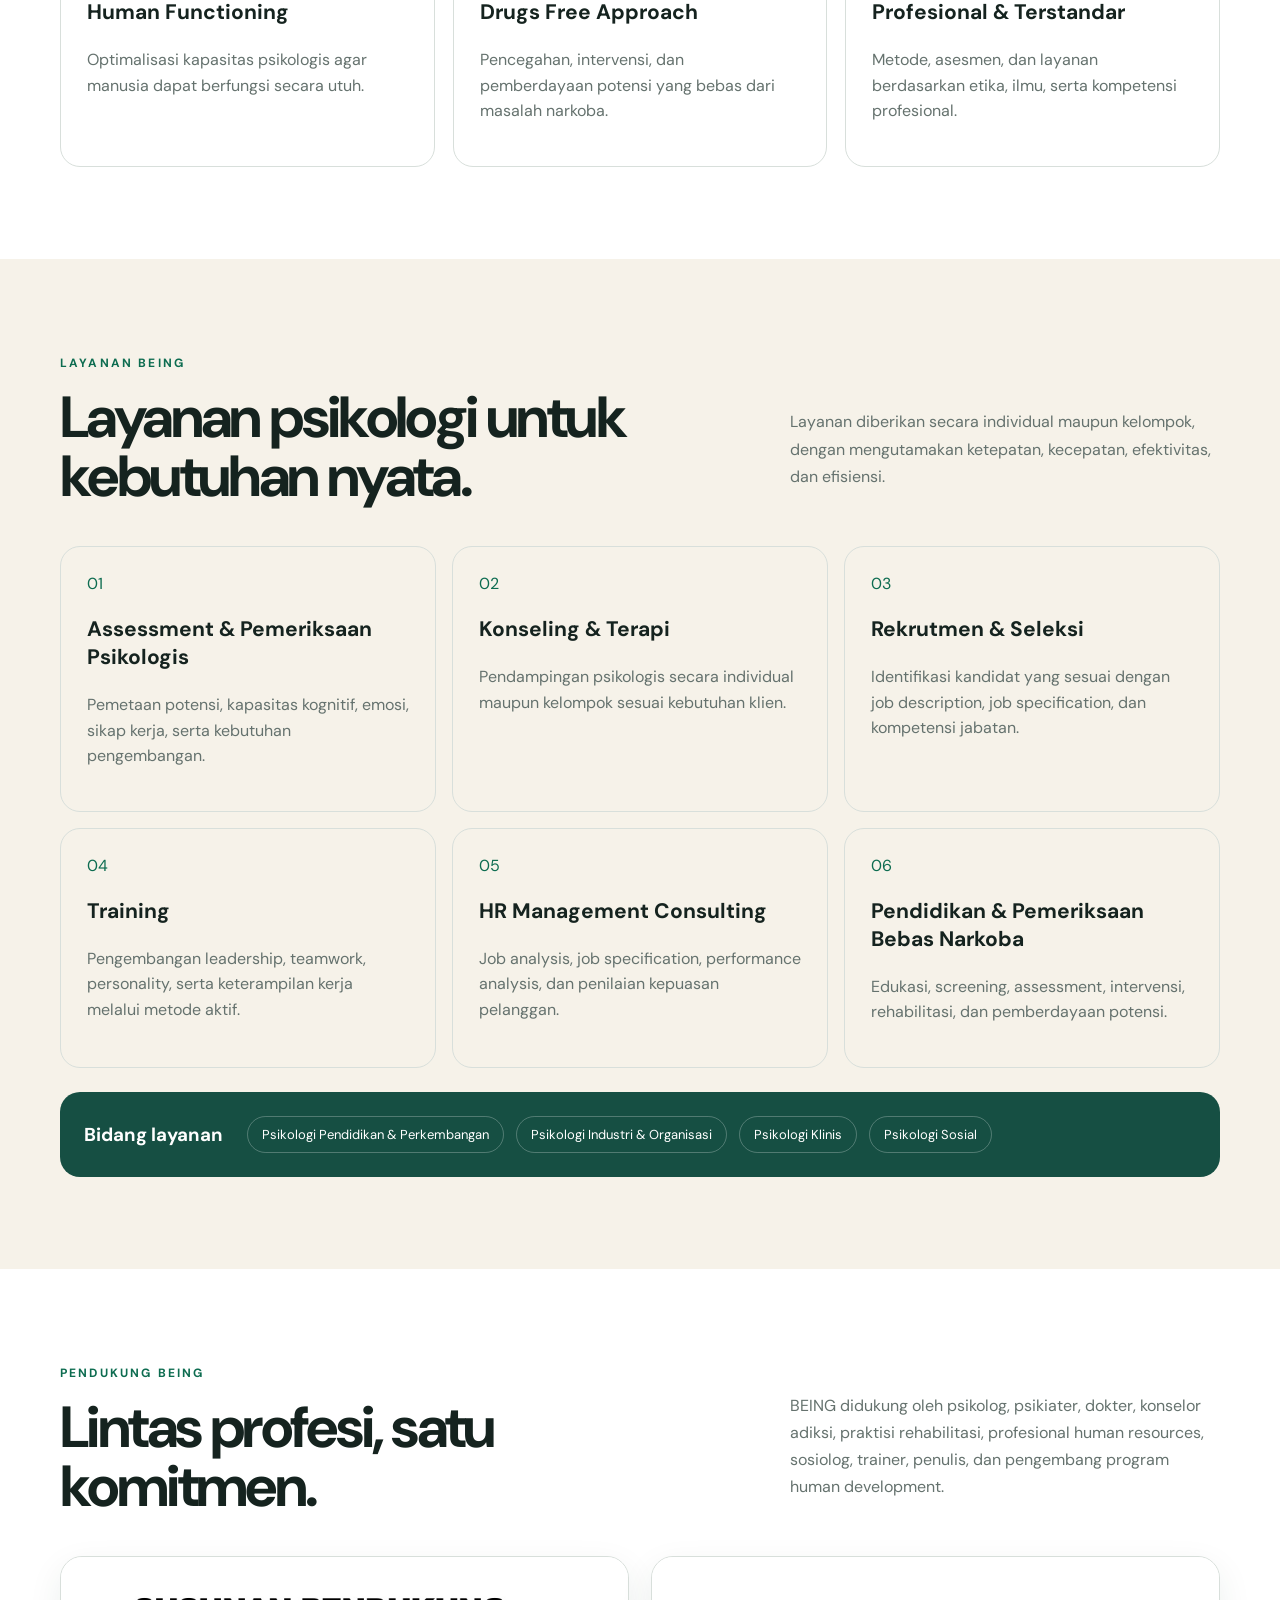
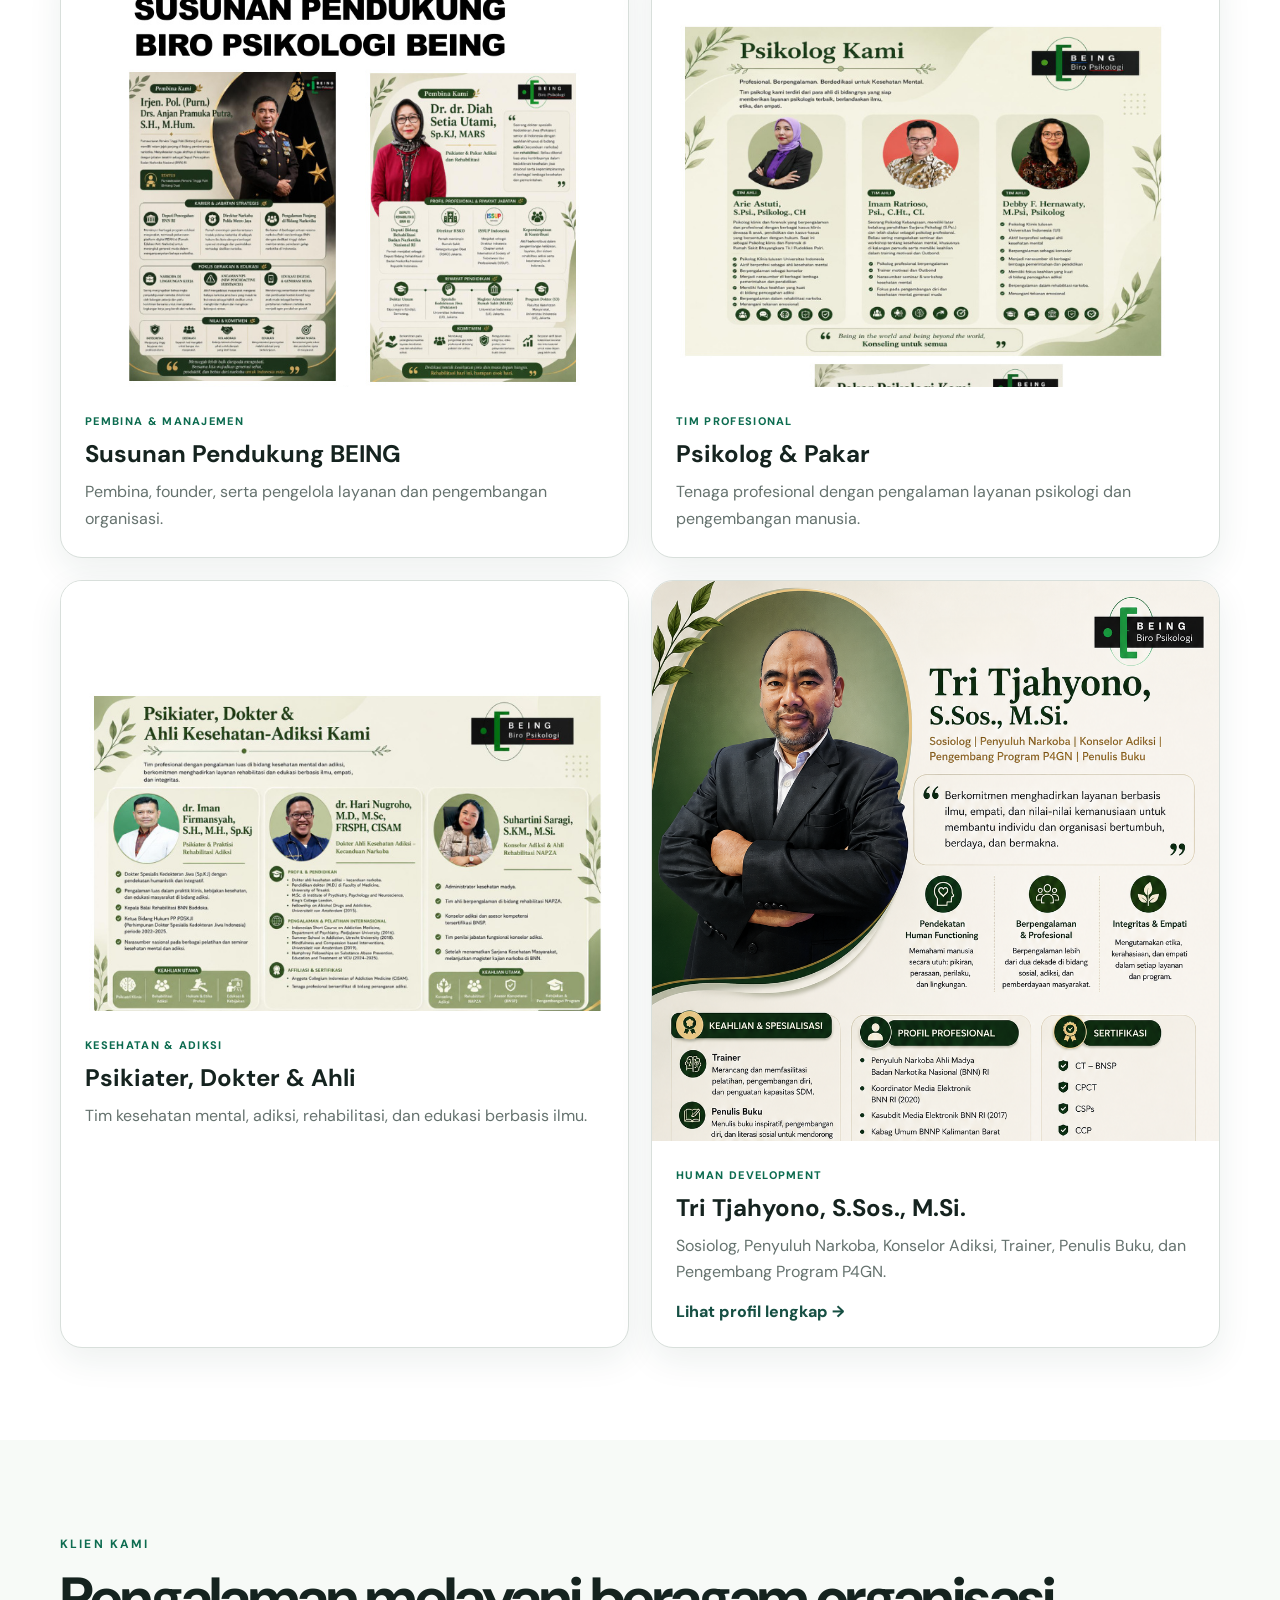
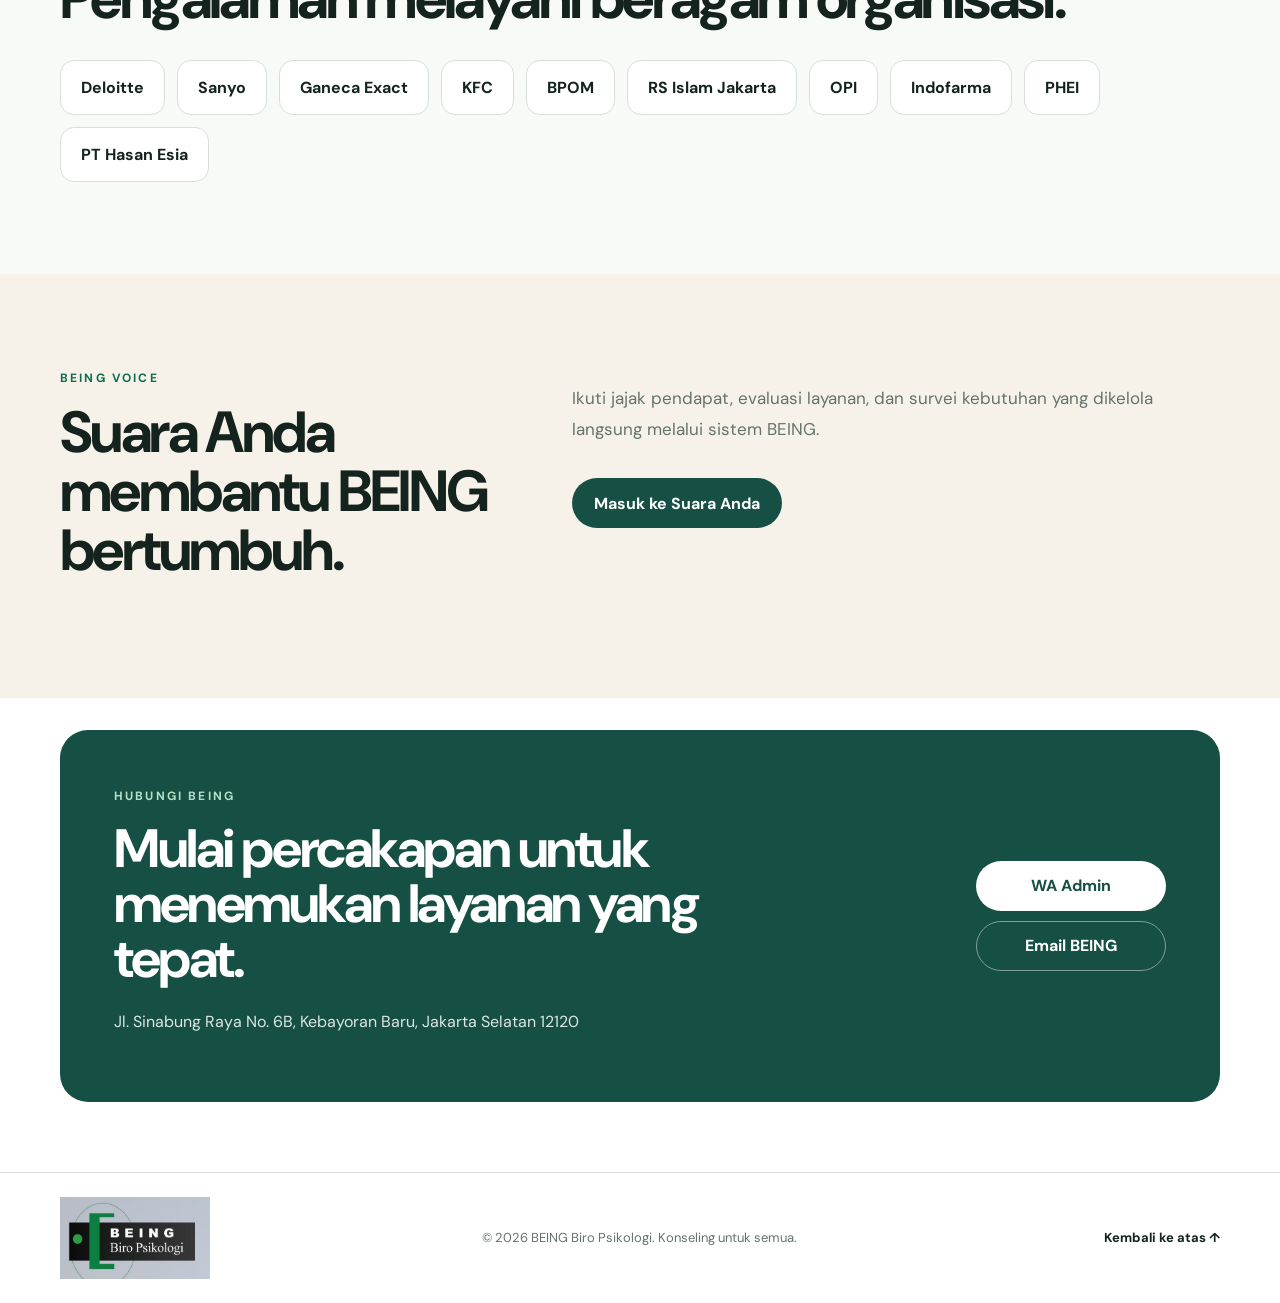
==== commit 4ab88432: "Add files via upload" ====
--- a/index.html
+++ b/index.html
@@ -8,7 +8,7 @@
   <title>BEING Biro Psikologi</title>
   <link rel="manifest" href="manifest.webmanifest">
   <link rel="icon" href="assets/being-logo.png">
-  <link rel="stylesheet" href="assets/style.css?v=1.9">
+  <link rel="stylesheet" href="assets/style.css?v=1.8">
 </head>
 <body>
   <header class="topbar">
@@ -116,69 +116,39 @@
           <p>BEING didukung oleh psikolog, psikiater, dokter, konselor adiksi, praktisi rehabilitasi, profesional human resources, sosiolog, trainer, penulis, dan pengembang program human development.</p>
         </div>
         <div class="team-gallery">
-          <article class="team-profile-card overview-card">
-            <a href="assets/team.jpg" target="_blank" rel="noopener">
-              <img src="assets/team.jpg" alt="Susunan pendukung, pembina, founder, dan manajemen BEING">
-            </a>
+          <article class="team-profile-card">
+            <img src="assets/team.jpg" alt="Pembina dan manajemen BEING">
             <div class="team-card-copy">
               <small>PEMBINA & MANAJEMEN</small>
               <h3>Susunan Pendukung BEING</h3>
-              <p>Pembina, founder, serta pengelola layanan dan pengembangan organisasi BEING.</p>
-              <a class="team-profile-link" href="assets/team.jpg" target="_blank" rel="noopener">Lihat gambar lengkap →</a>
-            </div>
-          </article>
-
-          <article class="team-profile-card overview-card">
-            <a href="assets/experts.jpg" target="_blank" rel="noopener">
-              <img src="assets/experts.jpg" alt="Psikolog dan pakar psikologi BEING">
-            </a>
+              <p>Pembina, founder, serta pengelola layanan dan pengembangan organisasi.</p>
+            </div>
+          </article>
+          <article class="team-profile-card">
+            <img src="assets/experts.jpg" alt="Psikolog dan pakar psikologi BEING">
             <div class="team-card-copy">
               <small>TIM PROFESIONAL</small>
               <h3>Psikolog & Pakar</h3>
               <p>Tenaga profesional dengan pengalaman layanan psikologi dan pengembangan manusia.</p>
-              <a class="team-profile-link" href="assets/experts.jpg" target="_blank" rel="noopener">Lihat gambar lengkap →</a>
-            </div>
-          </article>
-
-          <article class="team-profile-card overview-card">
-            <a href="assets/health-team.jpg" target="_blank" rel="noopener">
-              <img src="assets/health-team.jpg" alt="Psikiater, dokter, dan ahli kesehatan-adiksi BEING">
-            </a>
+            </div>
+          </article>
+          <article class="team-profile-card">
+            <img src="assets/health-team.jpg" alt="Psikiater, dokter, dan ahli kesehatan-adiksi BEING">
             <div class="team-card-copy">
               <small>KESEHATAN & ADIKSI</small>
               <h3>Psikiater, Dokter & Ahli</h3>
               <p>Tim kesehatan mental, adiksi, rehabilitasi, dan edukasi berbasis ilmu.</p>
-              <a class="team-profile-link" href="assets/health-team.jpg" target="_blank" rel="noopener">Lihat gambar lengkap →</a>
-            </div>
-          </article>
-
-          <article class="team-profile-card person-card">
-            <img src="assets/muhammad-fierza-founder.jpg" alt="Muhammad Fierza, Founder BEING">
-            <div class="team-card-copy">
-              <small>FOUNDER</small>
-              <h3>Muhammad Fierza, M.Nst., M.Si., Psi.</h3>
-              <p>Psikolog, konselor, trainer, asesor kompetensi, dan pengembang program Human Development.</p>
-            </div>
-          </article>
-
-          <article class="team-profile-card person-card">
-            <img src="assets/vicka-dian-managing-director.jpg" alt="Vicka Dian Permata, Managing Director BEING">
-            <div class="team-card-copy">
-              <small>MANAGING DIRECTOR</small>
-              <h3>Vicka Dian Permata, S.Psi.</h3>
-              <p>Profesional Human Resources yang berpengalaman dalam pengembangan layanan dan program strategis.</p>
-            </div>
-          </article>
-
-          <article class="team-profile-card person-card tri-card">
-            <a href="assets/tri-tjahyono-profile.png" target="_blank" rel="noopener">
-              <img src="assets/tri-tjahyono-profile.png?v=3" alt="Profil Tri Tjahyono, S.Sos., M.Si.">
+            </div>
+          </article>
+          <article class="team-profile-card featured">
+            <a href="assets/tri-tjahyono-profile.png" target="_blank" rel="noopener" aria-label="Buka profil lengkap Tri Tjahyono">
+              <img src="assets/tri-tjahyono-profile.png" alt="Profil Tri Tjahyono, S.Sos., M.Si.">
             </a>
             <div class="team-card-copy">
               <small>HUMAN DEVELOPMENT</small>
               <h3>Tri Tjahyono, S.Sos., M.Si.</h3>
               <p>Sosiolog, Penyuluh Narkoba, Konselor Adiksi, Trainer, Penulis Buku, dan Pengembang Program P4GN.</p>
-              <a class="team-profile-link" href="assets/tri-tjahyono-profile.png?v=3" target="_blank" rel="noopener">Lihat profil lengkap →</a>
+              <a class="team-profile-link" href="assets/tri-tjahyono-profile.png" target="_blank" rel="noopener">Lihat profil lengkap →</a>
             </div>
           </article>
         </div>
@@ -232,7 +202,7 @@
       <div><a href="#beranda">Kembali ke atas ↑</a></div>
     </div>
   </footer>
-  <script src="assets/config.js?v=1.9"></script>
-  <script src="assets/app.js?v=1.9"></script>
+  <script src="assets/config.js?v=1.8"></script>
+  <script src="assets/app.js?v=1.8"></script>
 </body>
 </html>
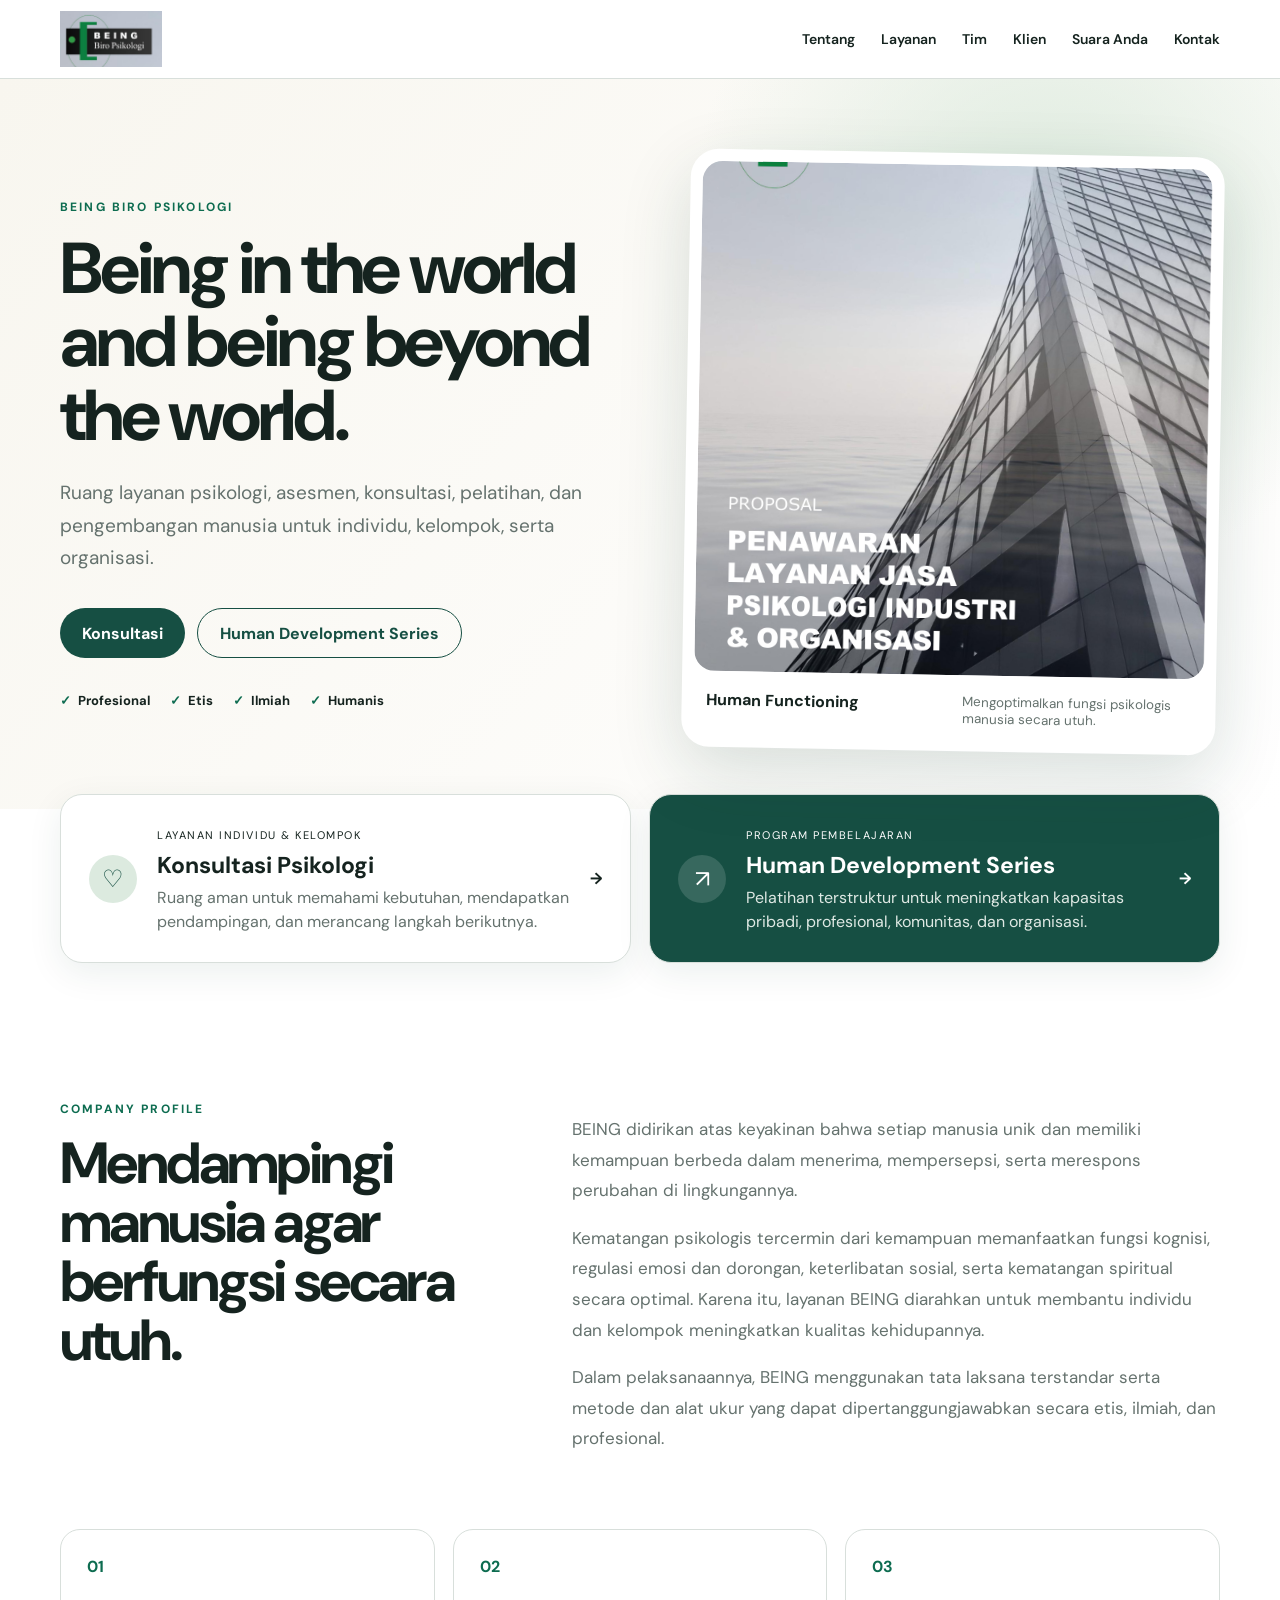
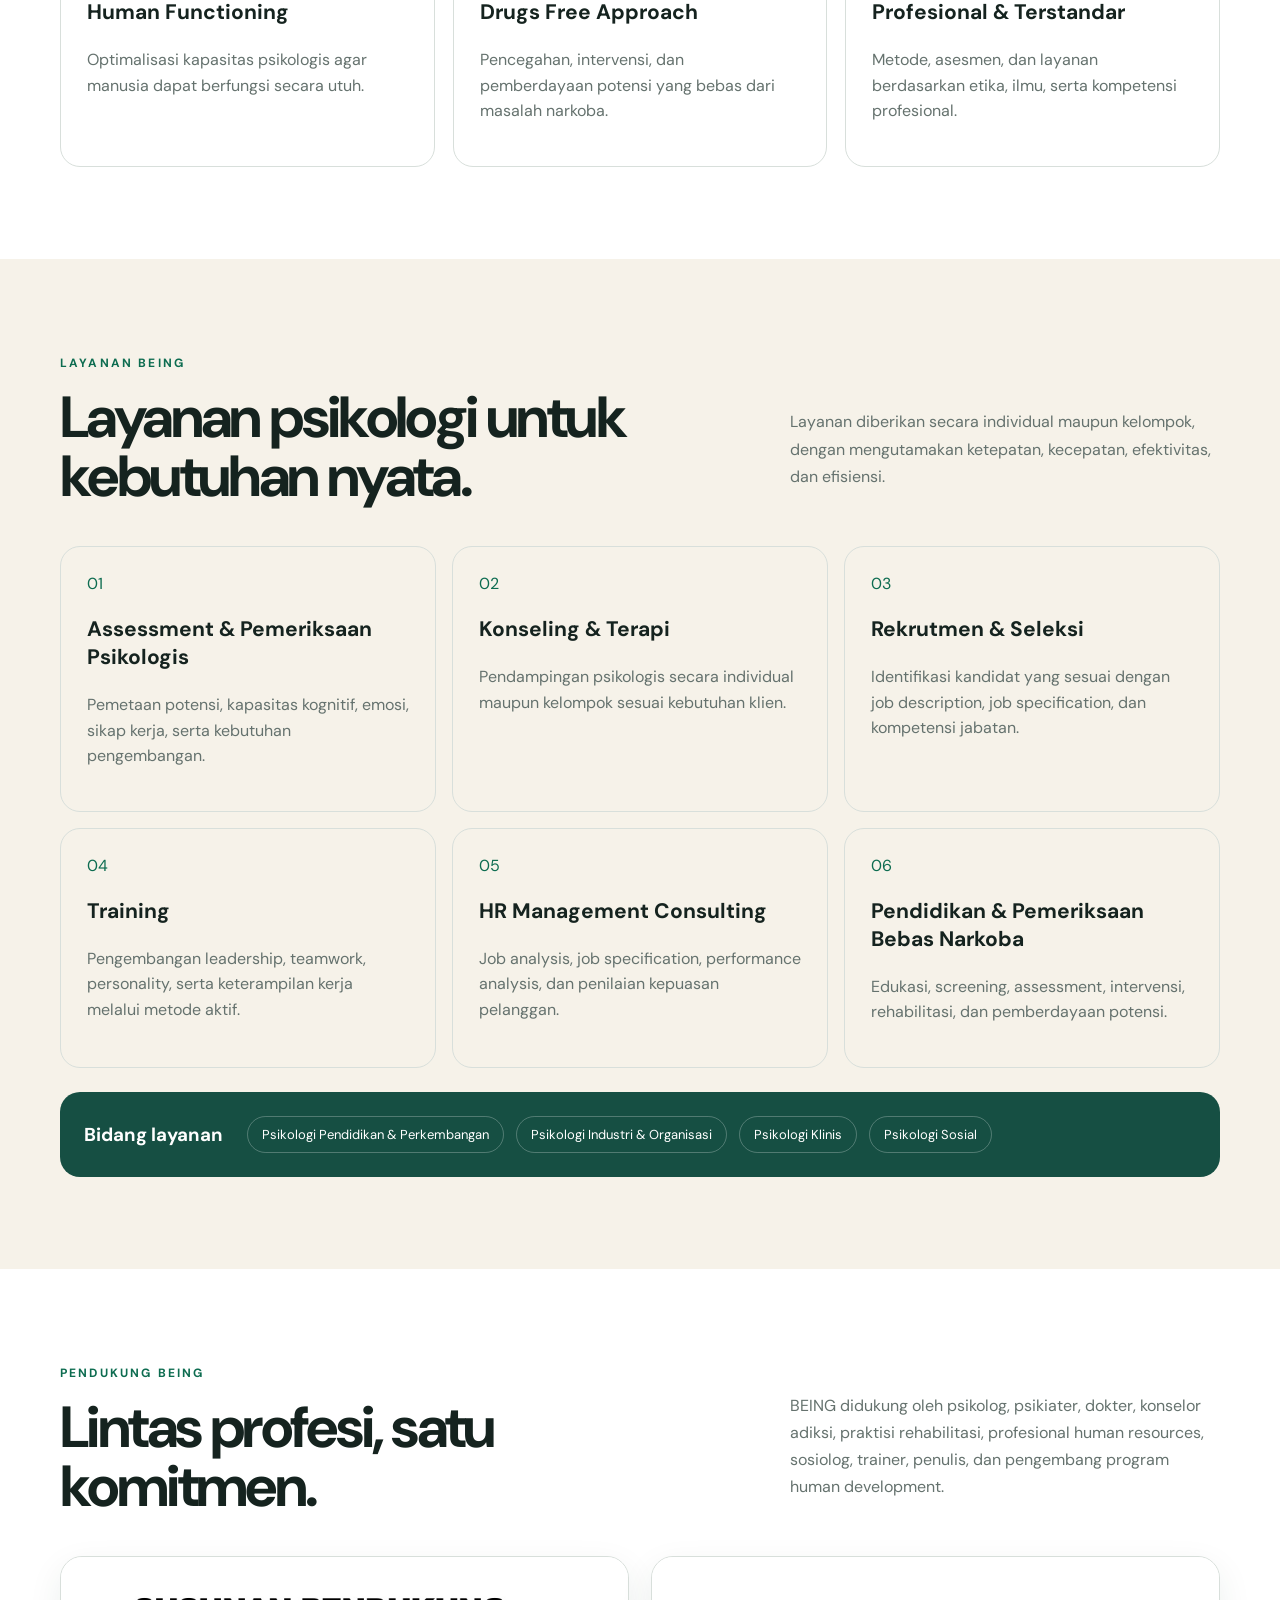
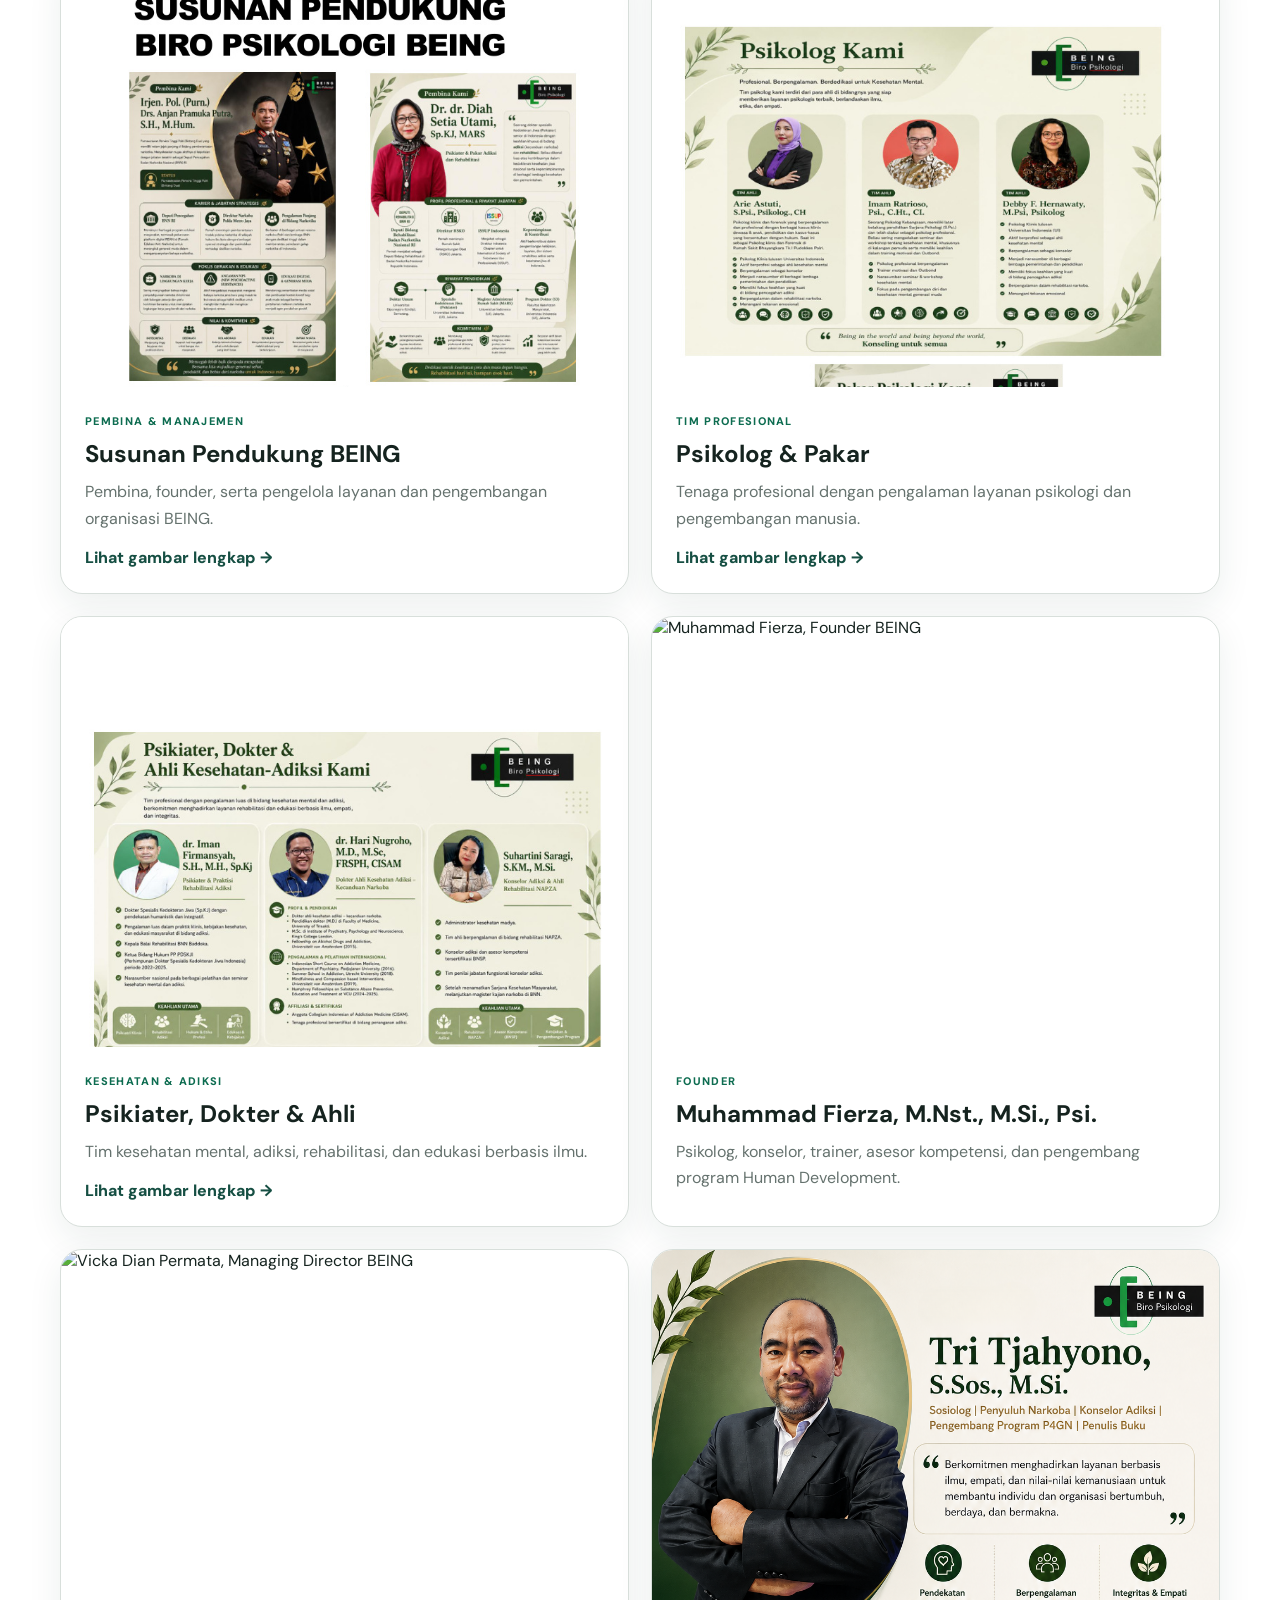
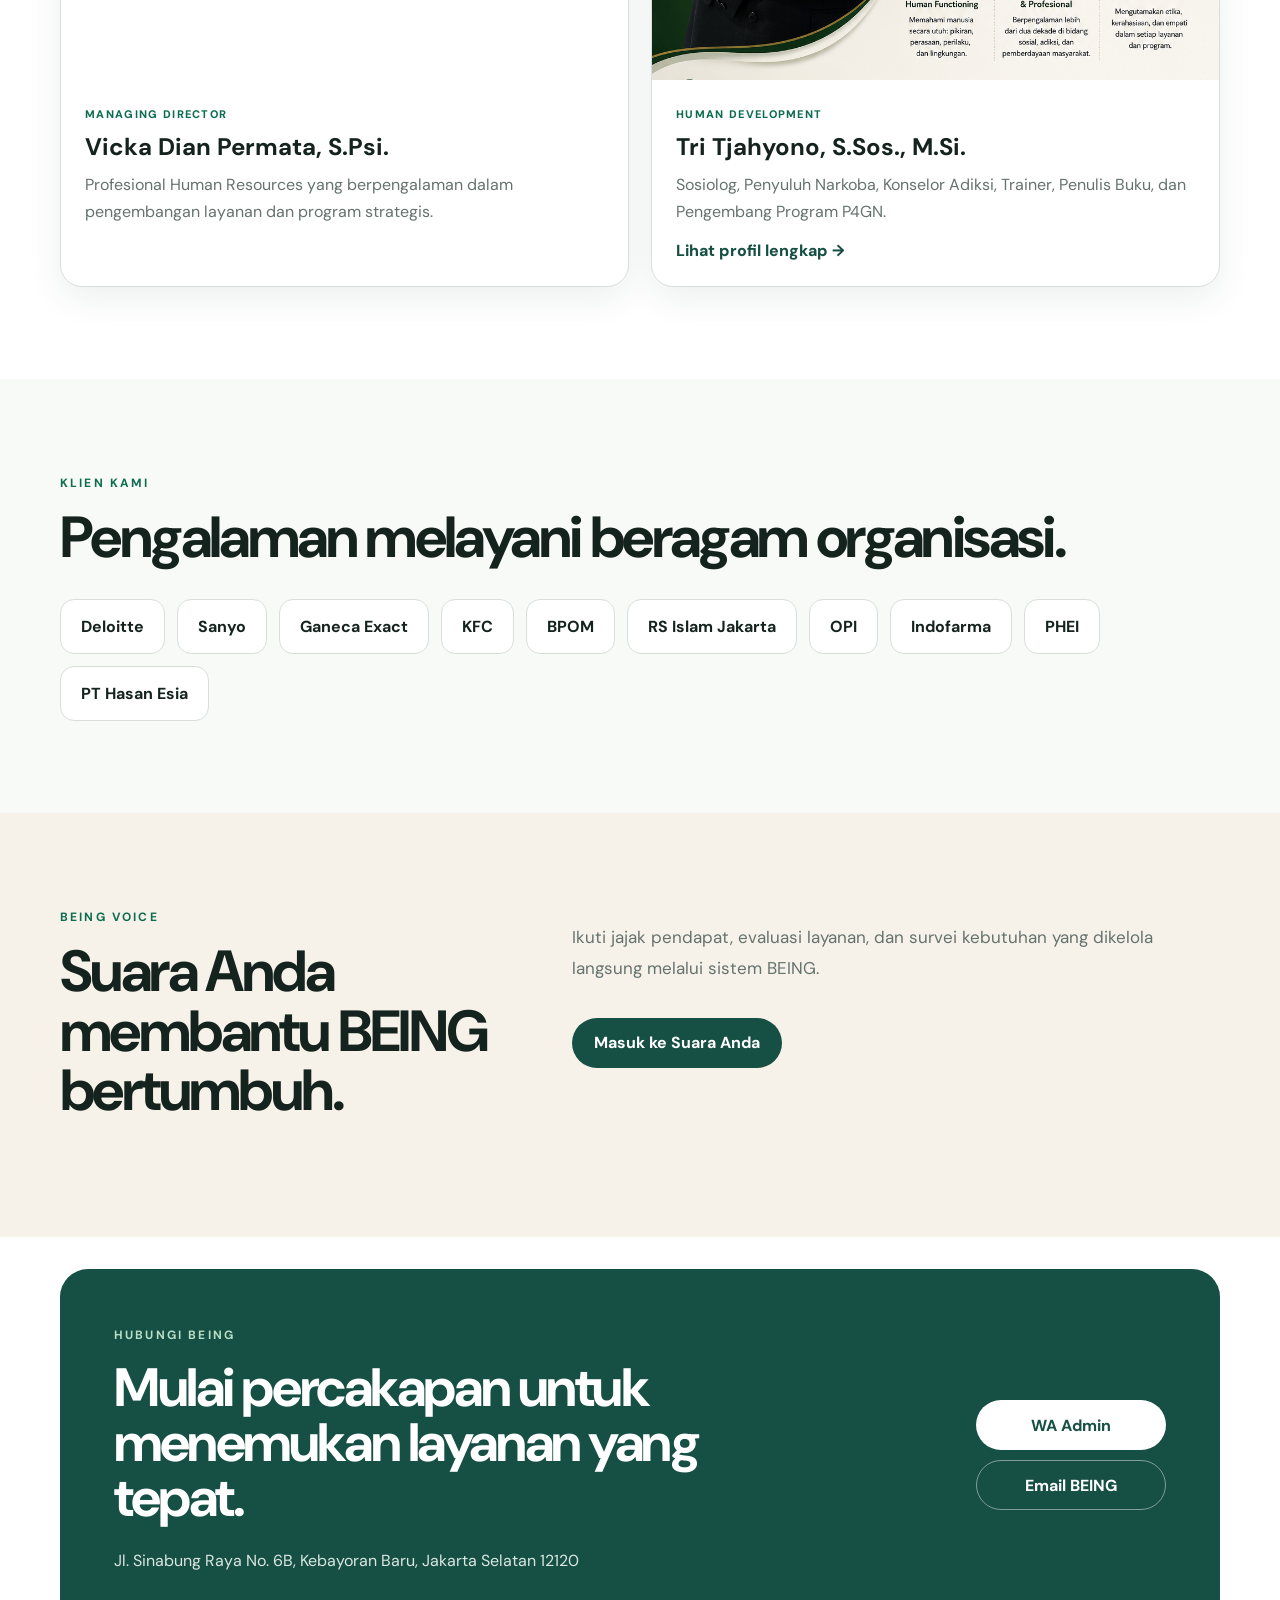
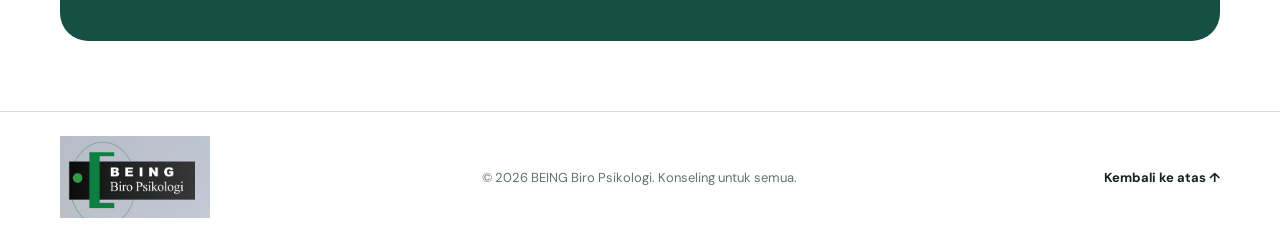
==== commit 07fba282: "Add files via upload" ====
--- a/index.html
+++ b/index.html
@@ -8,7 +8,7 @@
   <title>BEING Biro Psikologi</title>
   <link rel="manifest" href="manifest.webmanifest">
   <link rel="icon" href="assets/being-logo.png">
-  <link rel="stylesheet" href="assets/style.css?v=1.8">
+  <link rel="stylesheet" href="assets/style.css?v=1.9">
 </head>
 <body>
   <header class="topbar">
@@ -116,39 +116,69 @@
           <p>BEING didukung oleh psikolog, psikiater, dokter, konselor adiksi, praktisi rehabilitasi, profesional human resources, sosiolog, trainer, penulis, dan pengembang program human development.</p>
         </div>
         <div class="team-gallery">
-          <article class="team-profile-card">
-            <img src="assets/team.jpg" alt="Pembina dan manajemen BEING">
+          <article class="team-profile-card overview-card">
+            <a href="assets/team.jpg" target="_blank" rel="noopener">
+              <img src="assets/team.jpg" alt="Susunan pendukung, pembina, founder, dan manajemen BEING">
+            </a>
             <div class="team-card-copy">
               <small>PEMBINA & MANAJEMEN</small>
               <h3>Susunan Pendukung BEING</h3>
-              <p>Pembina, founder, serta pengelola layanan dan pengembangan organisasi.</p>
-            </div>
-          </article>
-          <article class="team-profile-card">
-            <img src="assets/experts.jpg" alt="Psikolog dan pakar psikologi BEING">
+              <p>Pembina, founder, serta pengelola layanan dan pengembangan organisasi BEING.</p>
+              <a class="team-profile-link" href="assets/team.jpg" target="_blank" rel="noopener">Lihat gambar lengkap →</a>
+            </div>
+          </article>
+
+          <article class="team-profile-card overview-card">
+            <a href="assets/experts.jpg" target="_blank" rel="noopener">
+              <img src="assets/experts.jpg" alt="Psikolog dan pakar psikologi BEING">
+            </a>
             <div class="team-card-copy">
               <small>TIM PROFESIONAL</small>
               <h3>Psikolog & Pakar</h3>
               <p>Tenaga profesional dengan pengalaman layanan psikologi dan pengembangan manusia.</p>
-            </div>
-          </article>
-          <article class="team-profile-card">
-            <img src="assets/health-team.jpg" alt="Psikiater, dokter, dan ahli kesehatan-adiksi BEING">
+              <a class="team-profile-link" href="assets/experts.jpg" target="_blank" rel="noopener">Lihat gambar lengkap →</a>
+            </div>
+          </article>
+
+          <article class="team-profile-card overview-card">
+            <a href="assets/health-team.jpg" target="_blank" rel="noopener">
+              <img src="assets/health-team.jpg" alt="Psikiater, dokter, dan ahli kesehatan-adiksi BEING">
+            </a>
             <div class="team-card-copy">
               <small>KESEHATAN & ADIKSI</small>
               <h3>Psikiater, Dokter & Ahli</h3>
               <p>Tim kesehatan mental, adiksi, rehabilitasi, dan edukasi berbasis ilmu.</p>
-            </div>
-          </article>
-          <article class="team-profile-card featured">
-            <a href="assets/tri-tjahyono-profile.png" target="_blank" rel="noopener" aria-label="Buka profil lengkap Tri Tjahyono">
-              <img src="assets/tri-tjahyono-profile.png" alt="Profil Tri Tjahyono, S.Sos., M.Si.">
+              <a class="team-profile-link" href="assets/health-team.jpg" target="_blank" rel="noopener">Lihat gambar lengkap →</a>
+            </div>
+          </article>
+
+          <article class="team-profile-card person-card">
+            <img src="assets/muhammad-fierza-founder.jpg" alt="Muhammad Fierza, Founder BEING">
+            <div class="team-card-copy">
+              <small>FOUNDER</small>
+              <h3>Muhammad Fierza, M.Nst., M.Si., Psi.</h3>
+              <p>Psikolog, konselor, trainer, asesor kompetensi, dan pengembang program Human Development.</p>
+            </div>
+          </article>
+
+          <article class="team-profile-card person-card">
+            <img src="assets/vicka-dian-managing-director.jpg" alt="Vicka Dian Permata, Managing Director BEING">
+            <div class="team-card-copy">
+              <small>MANAGING DIRECTOR</small>
+              <h3>Vicka Dian Permata, S.Psi.</h3>
+              <p>Profesional Human Resources yang berpengalaman dalam pengembangan layanan dan program strategis.</p>
+            </div>
+          </article>
+
+          <article class="team-profile-card person-card tri-card">
+            <a href="assets/tri-tjahyono-profile.png" target="_blank" rel="noopener">
+              <img src="assets/tri-tjahyono-profile.png?v=3" alt="Profil Tri Tjahyono, S.Sos., M.Si.">
             </a>
             <div class="team-card-copy">
               <small>HUMAN DEVELOPMENT</small>
               <h3>Tri Tjahyono, S.Sos., M.Si.</h3>
               <p>Sosiolog, Penyuluh Narkoba, Konselor Adiksi, Trainer, Penulis Buku, dan Pengembang Program P4GN.</p>
-              <a class="team-profile-link" href="assets/tri-tjahyono-profile.png" target="_blank" rel="noopener">Lihat profil lengkap →</a>
+              <a class="team-profile-link" href="assets/tri-tjahyono-profile.png?v=3" target="_blank" rel="noopener">Lihat profil lengkap →</a>
             </div>
           </article>
         </div>
@@ -202,7 +232,7 @@
       <div><a href="#beranda">Kembali ke atas ↑</a></div>
     </div>
   </footer>
-  <script src="assets/config.js?v=1.8"></script>
-  <script src="assets/app.js?v=1.8"></script>
+  <script src="assets/config.js?v=1.9"></script>
+  <script src="assets/app.js?v=1.9"></script>
 </body>
 </html>
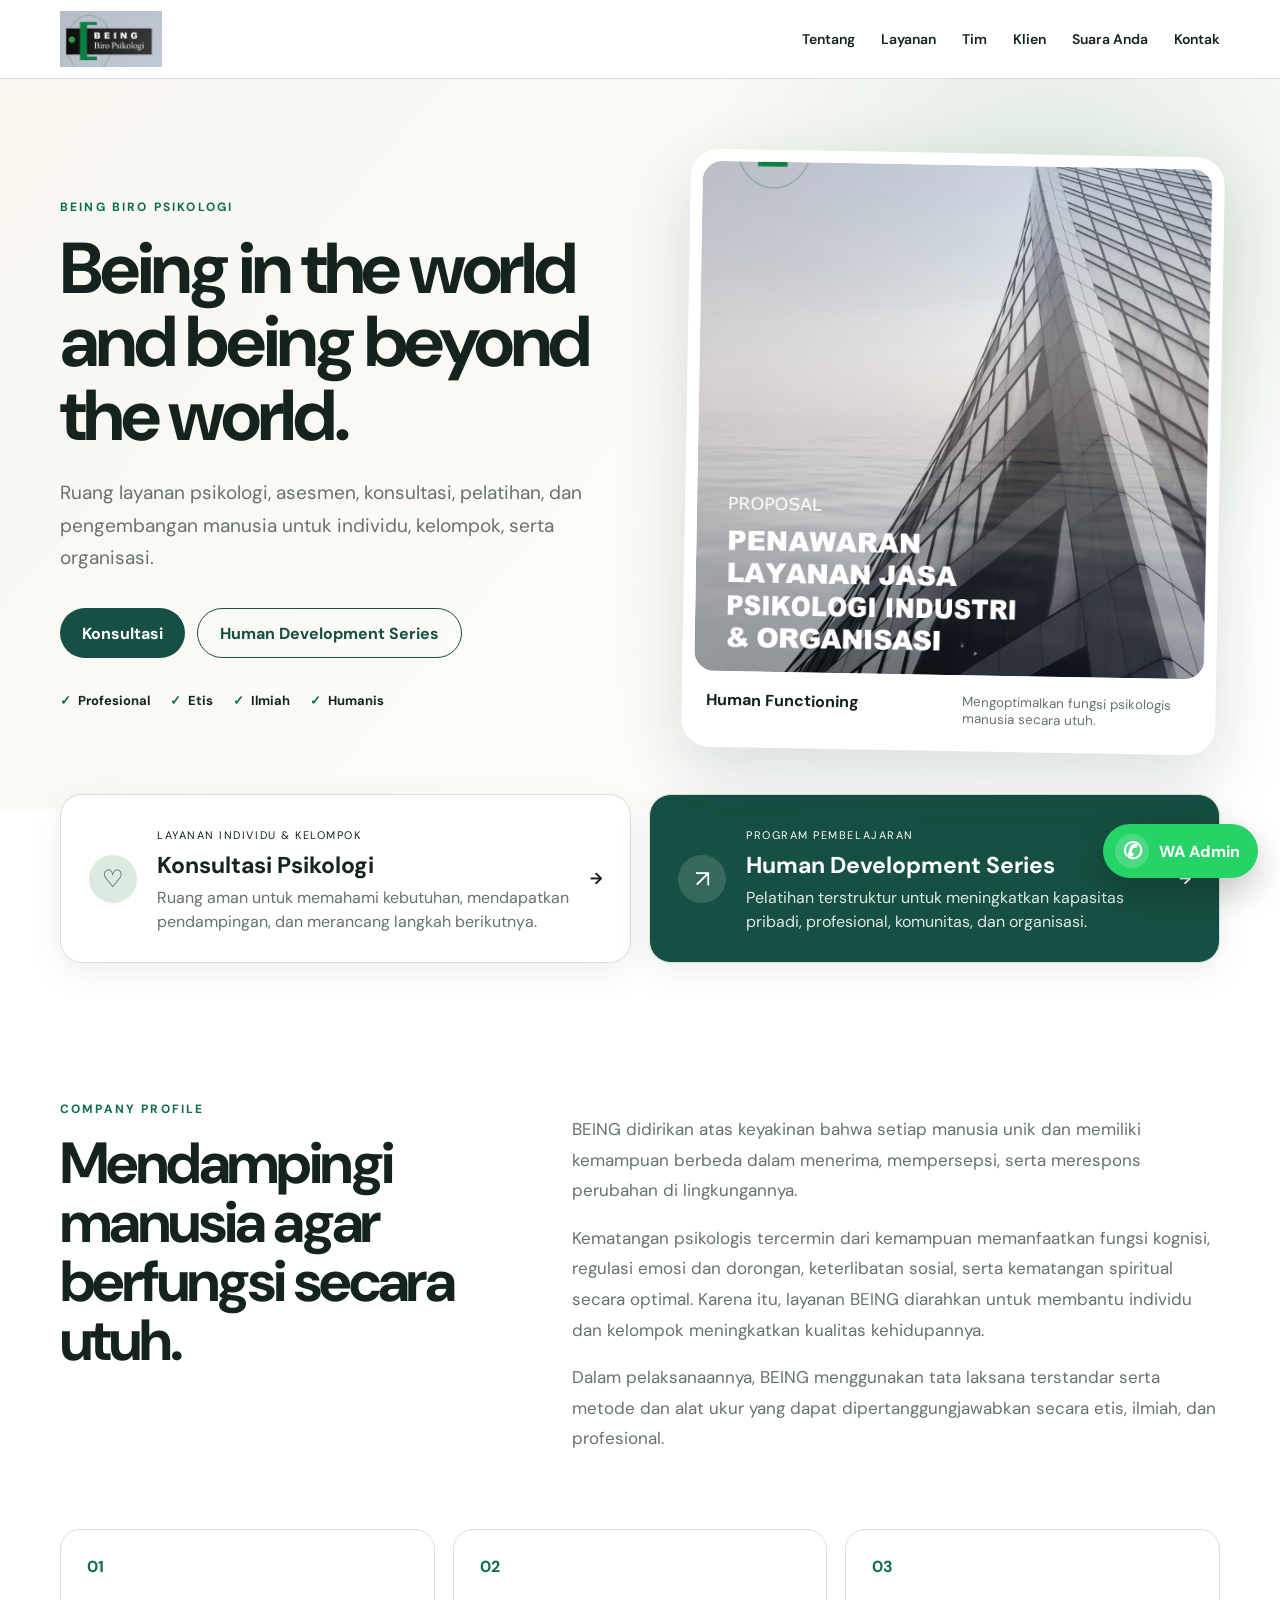
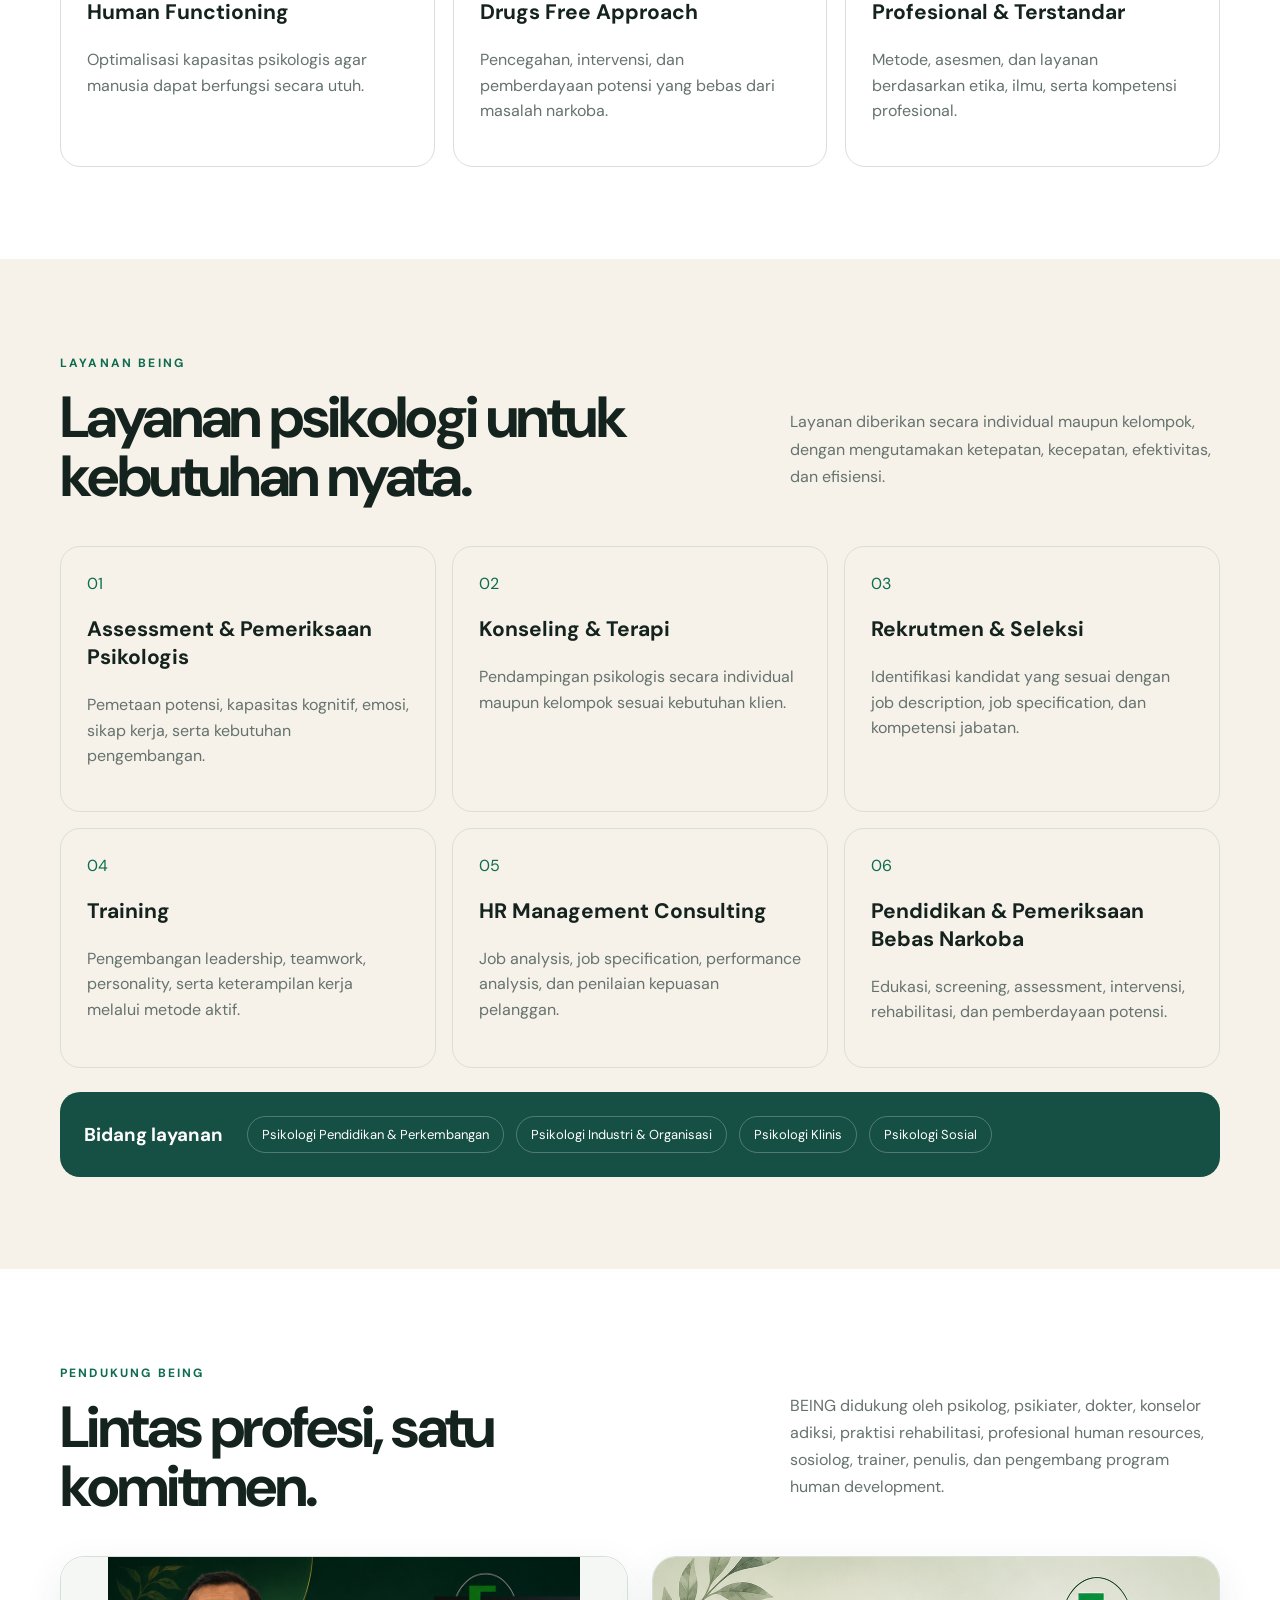
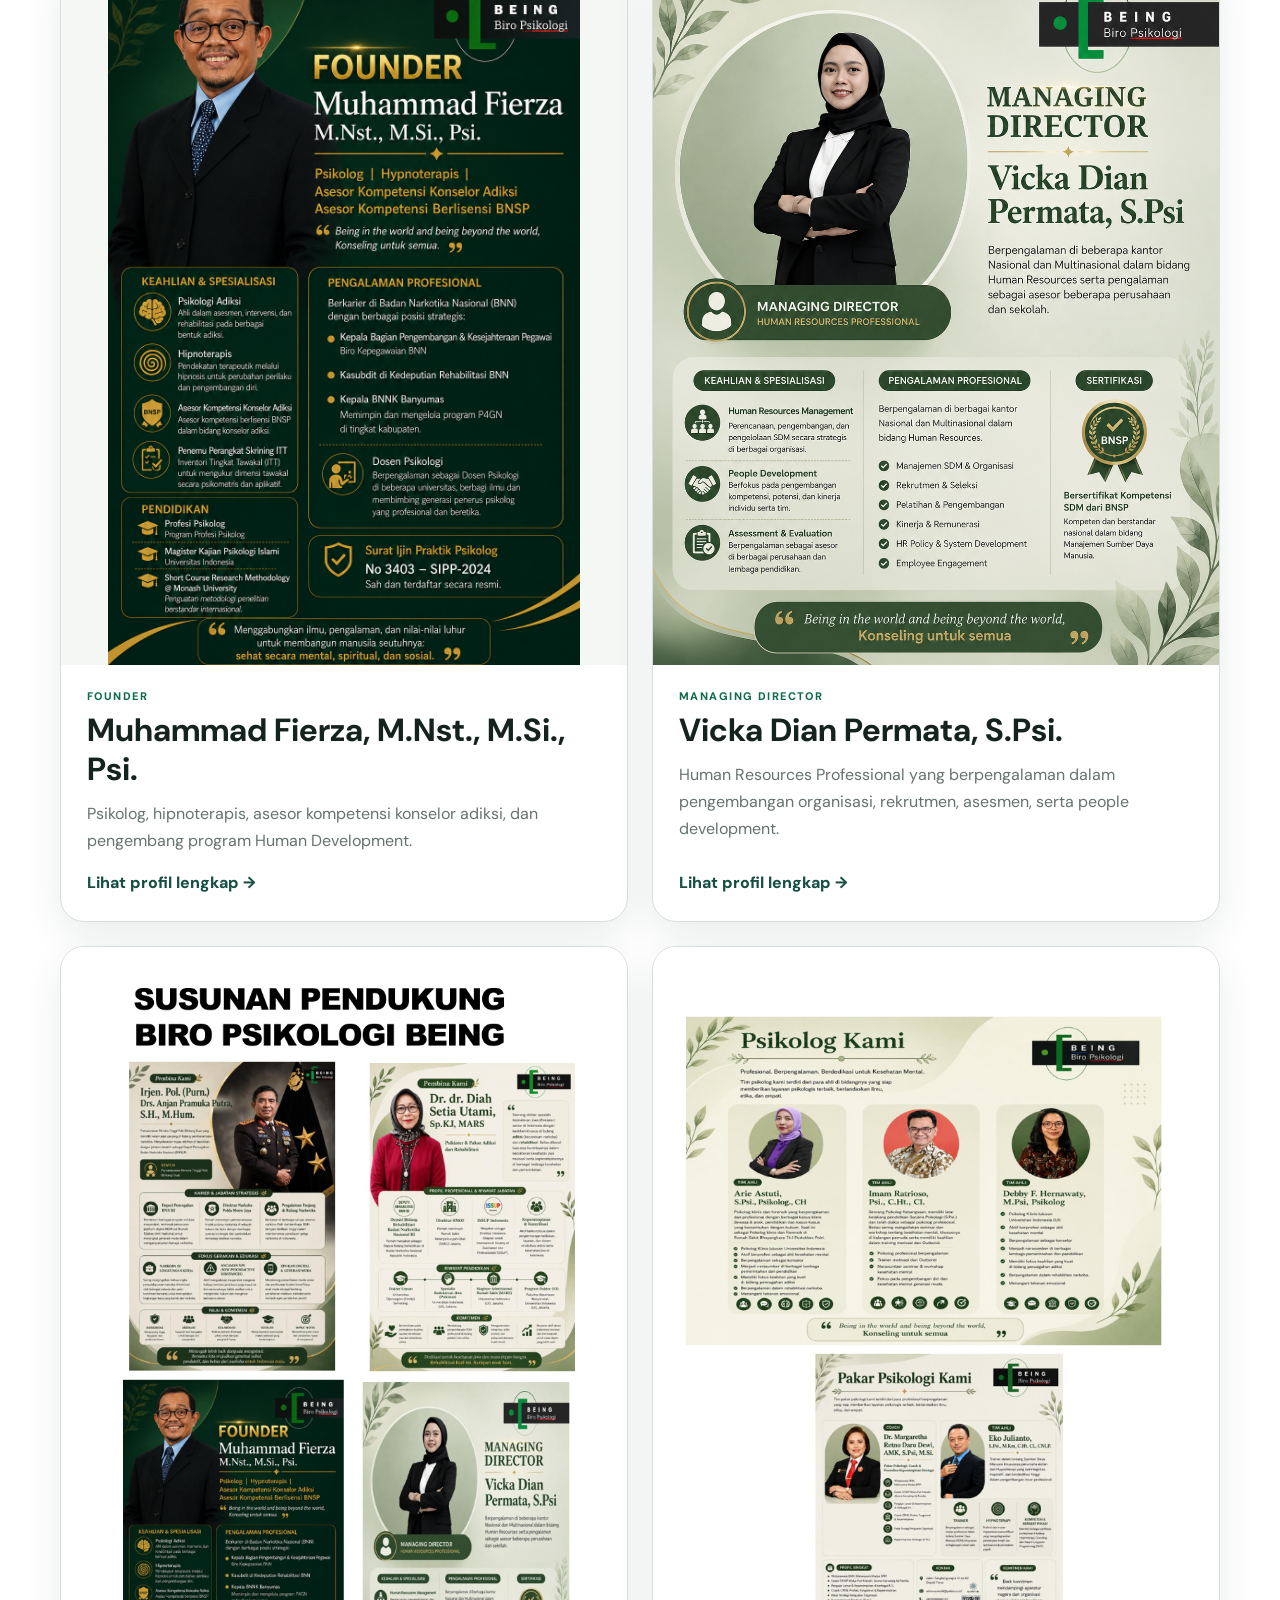
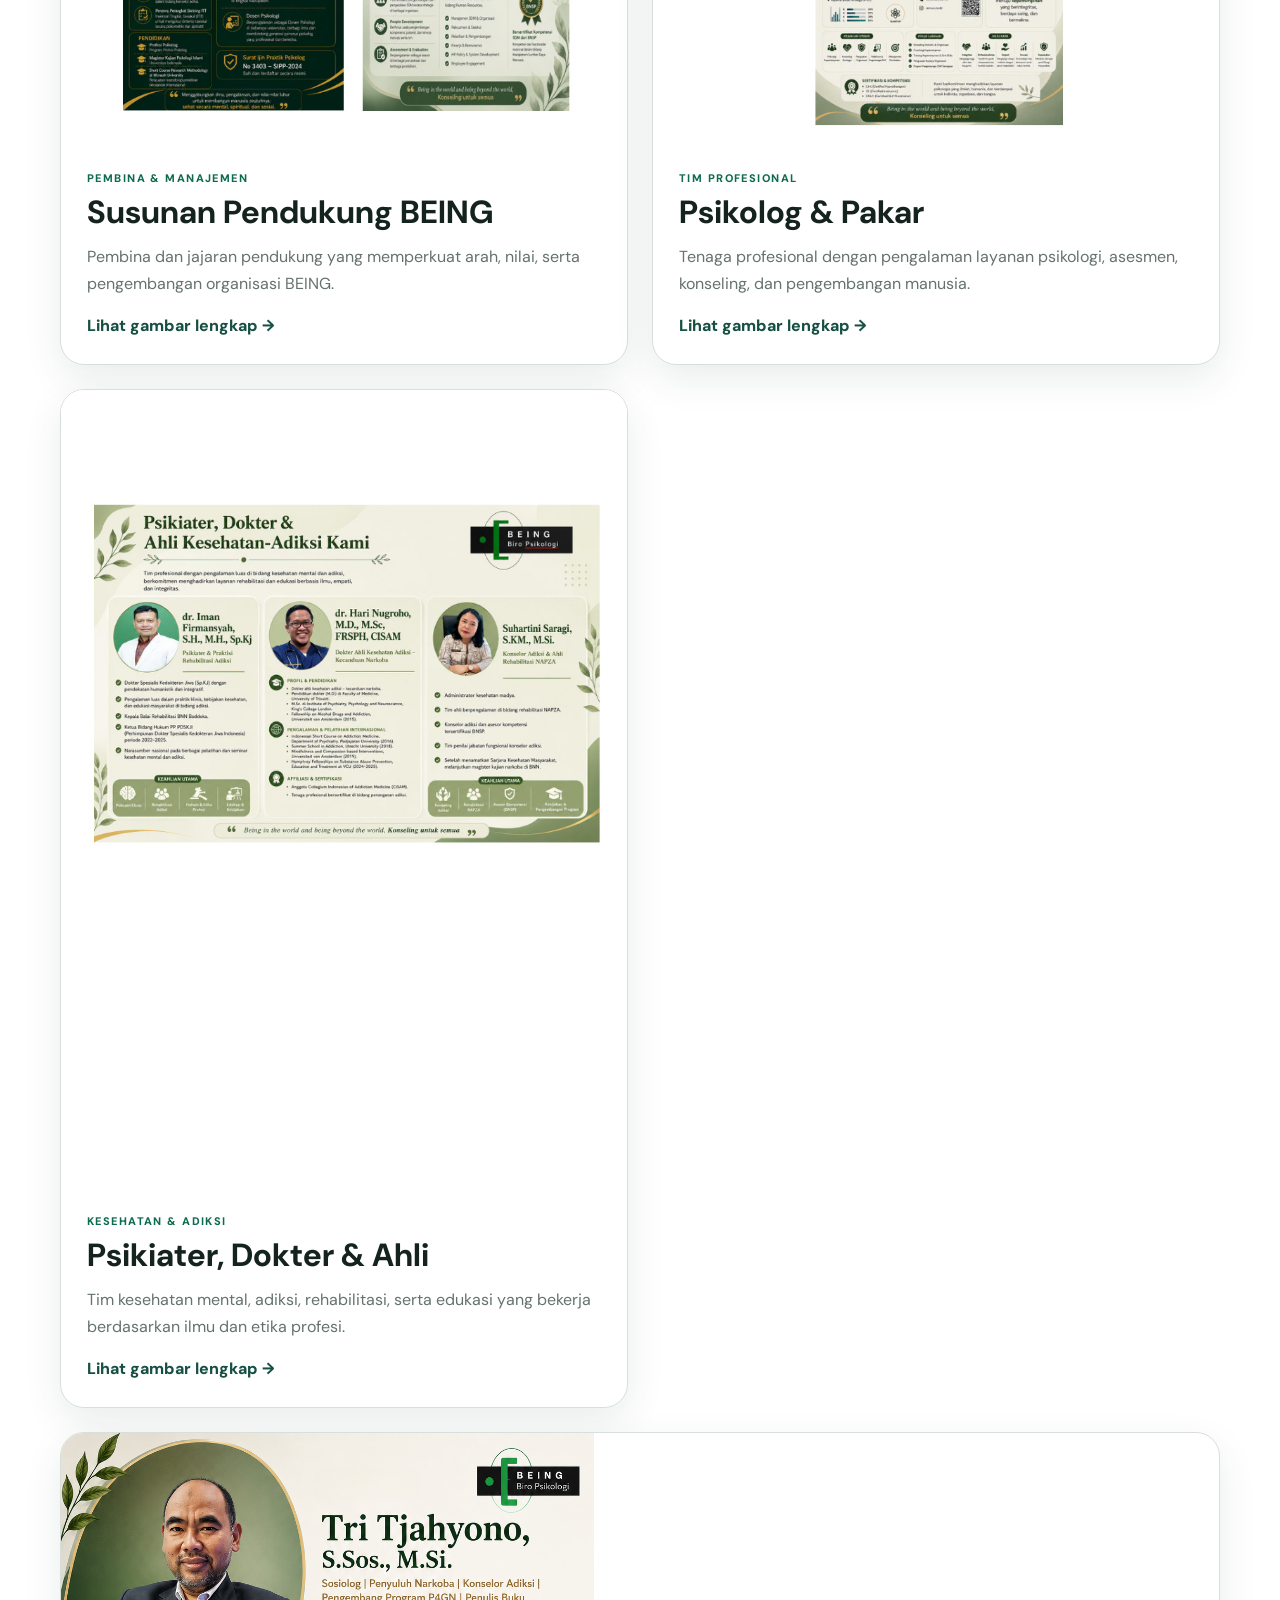
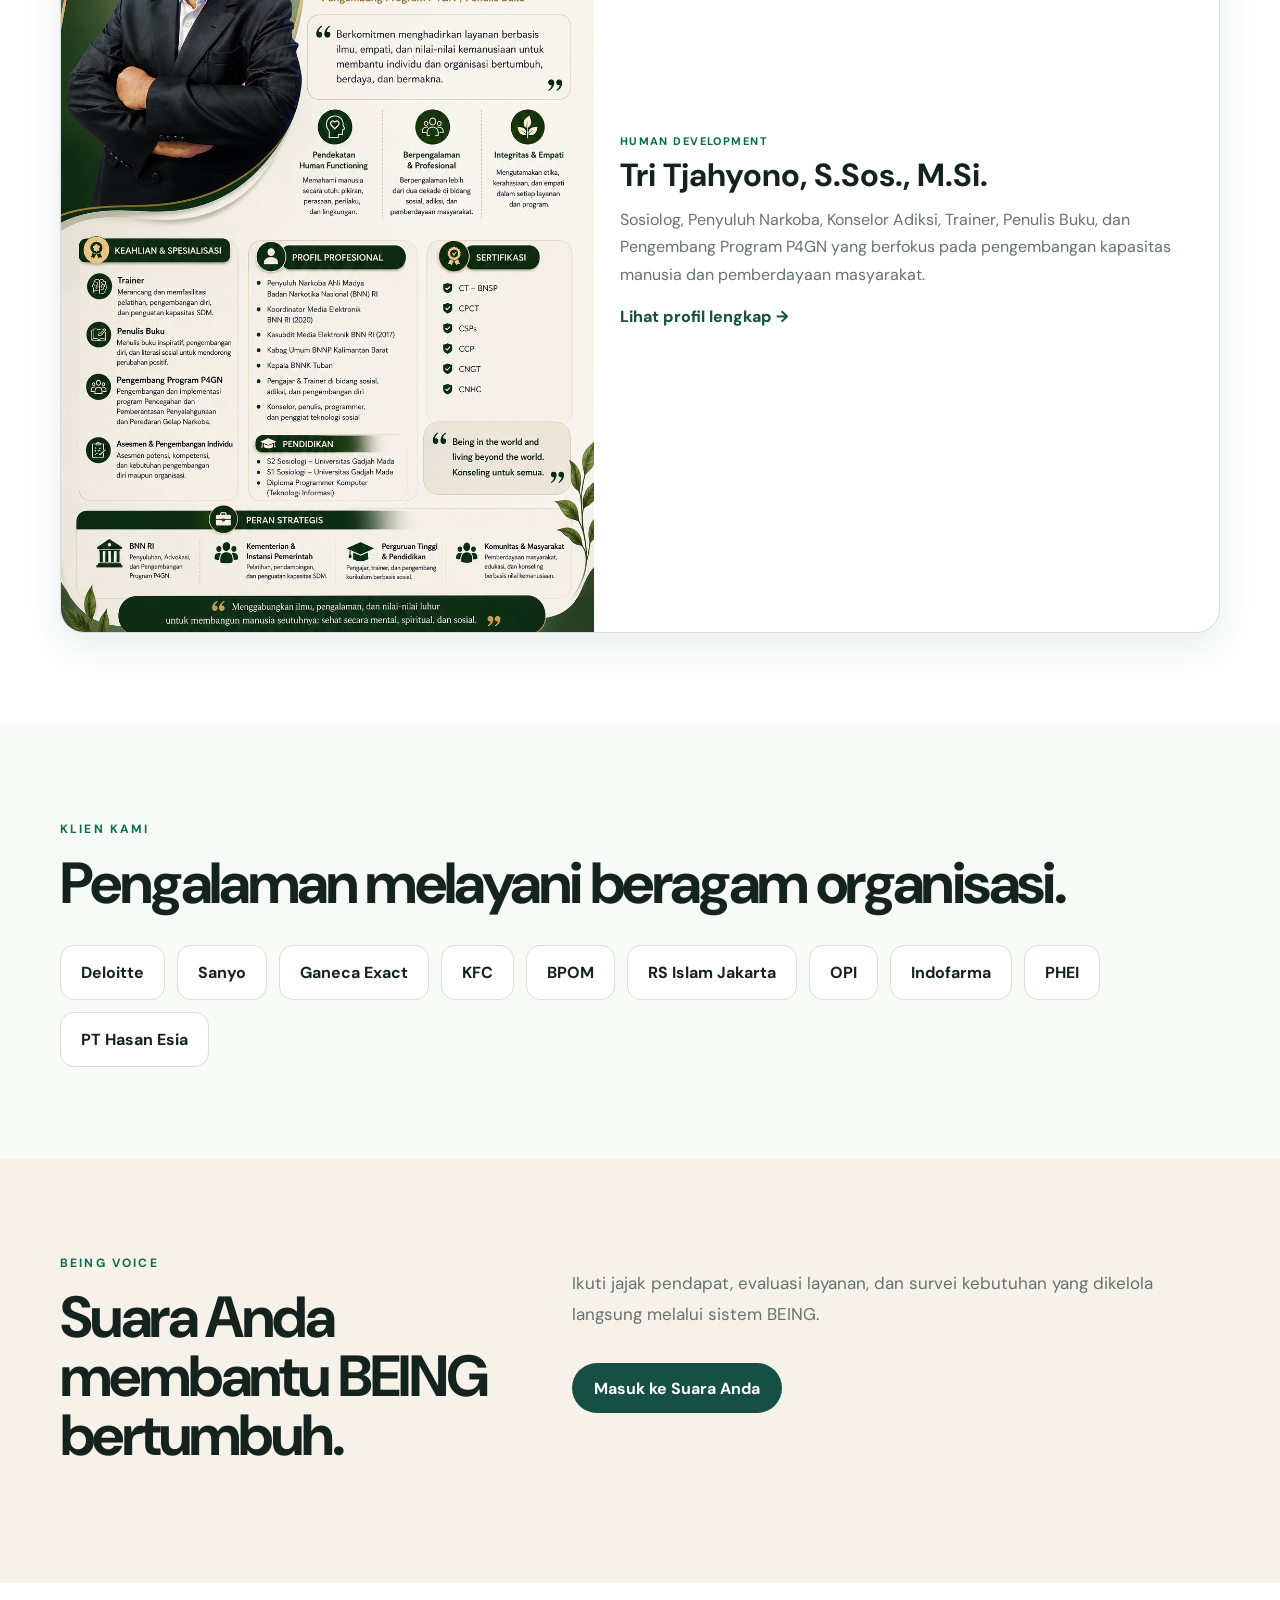
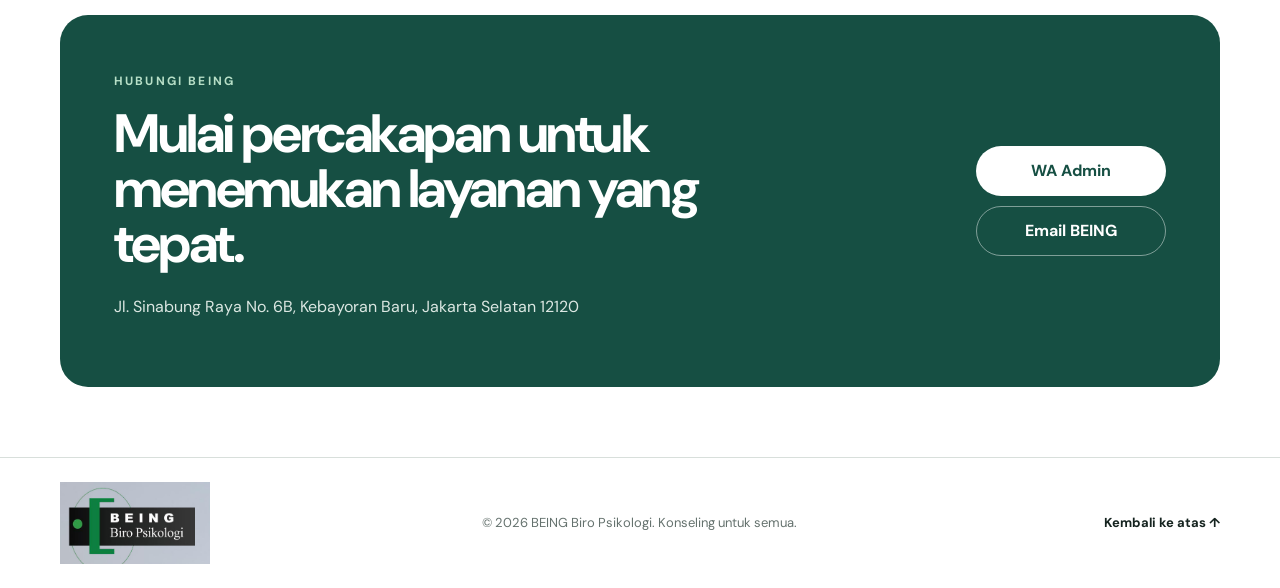
==== commit 66091694: "Add files via upload" ====
--- a/index.html
+++ b/index.html
@@ -8,7 +8,128 @@
   <title>BEING Biro Psikologi</title>
   <link rel="manifest" href="manifest.webmanifest">
   <link rel="icon" href="assets/being-logo.png">
-  <link rel="stylesheet" href="assets/style.css?v=1.9">
+  <link rel="stylesheet" href="assets/style.css?v=3.0">
+
+  <style>
+    /* Team order & layout — index v3.0 */
+    #tim .team-gallery{
+      display:grid;
+      grid-template-columns:repeat(2,minmax(0,1fr));
+      gap:24px;
+      align-items:stretch;
+    }
+
+    #tim .team-profile-card{
+      display:flex;
+      flex-direction:column;
+      overflow:hidden;
+      background:#fff;
+      border:1px solid var(--line,#d8dfdb);
+      border-radius:24px;
+      box-shadow:0 14px 38px rgba(20,60,48,.09);
+    }
+
+    #tim .team-profile-card>a{
+      display:block;
+      background:#f5f7f4;
+    }
+
+    #tim .team-profile-card img,
+    #tim .team-profile-card>a>img{
+      display:block;
+      width:100%;
+      height:auto;
+      border:0;
+      border-radius:0;
+      object-fit:contain;
+      object-position:center top;
+      background:#f5f7f4;
+    }
+
+    #tim .leadership-card{
+      grid-column:span 1;
+    }
+
+    #tim .leadership-card img,
+    #tim .leadership-card>a>img{
+      aspect-ratio:4/5;
+      object-fit:contain;
+    }
+
+    #tim .overview-card img{
+      aspect-ratio:805/1137;
+      object-fit:contain;
+    }
+
+    #tim .human-development-card{
+      grid-column:1 / -1;
+      display:grid;
+      grid-template-columns:minmax(300px,46%) 1fr;
+      align-items:center;
+    }
+
+    #tim .human-development-card>a{
+      height:100%;
+    }
+
+    #tim .human-development-card img{
+      height:100%;
+      min-height:520px;
+      object-fit:contain;
+    }
+
+    #tim .team-card-copy{
+      display:flex;
+      flex-direction:column;
+      flex:1;
+      padding:24px 26px 28px;
+    }
+
+    #tim .team-card-copy small{
+      color:var(--green2,#0d6c50);
+      font-size:11px;
+      font-weight:800;
+      letter-spacing:.13em;
+    }
+
+    #tim .team-card-copy h3{
+      margin:8px 0 11px;
+      font-size:clamp(23px,2.6vw,32px);
+      line-height:1.22;
+    }
+
+    #tim .team-card-copy p{
+      margin:0;
+      color:var(--muted,#65726e);
+      line-height:1.7;
+    }
+
+    #tim .team-profile-link{
+      display:inline-flex;
+      margin-top:auto;
+      padding-top:18px;
+      color:var(--green,#164f43);
+      font-weight:800;
+    }
+
+    @media(max-width:900px){
+      #tim .team-gallery{
+        grid-template-columns:1fr;
+      }
+
+      #tim .human-development-card{
+        grid-column:auto;
+        display:flex;
+        flex-direction:column;
+      }
+
+      #tim .human-development-card img{
+        min-height:0;
+        height:auto;
+      }
+    }
+  </style>
+
 </head>
 <body>
   <header class="topbar">
@@ -116,69 +237,117 @@
           <p>BEING didukung oleh psikolog, psikiater, dokter, konselor adiksi, praktisi rehabilitasi, profesional human resources, sosiolog, trainer, penulis, dan pengembang program human development.</p>
         </div>
         <div class="team-gallery">
+          <!-- 1. Founder -->
+          <article class="team-profile-card leadership-card">
+            <a href="assets/muhammad-fierza-founder.png" target="_blank" rel="noopener">
+              <img src="assets/muhammad-fierza-founder.png?v=3"
+                   alt="Muhammad Fierza, Founder BEING">
+            </a>
+            <div class="team-card-copy">
+              <small>FOUNDER</small>
+              <h3>Muhammad Fierza, M.Nst., M.Si., Psi.</h3>
+              <p>Psikolog, hipnoterapis, asesor kompetensi konselor adiksi, dan pengembang program Human Development.</p>
+              <a class="team-profile-link"
+                 href="assets/muhammad-fierza-founder.png"
+                 target="_blank"
+                 rel="noopener">
+                Lihat profil lengkap →
+              </a>
+            </div>
+          </article>
+
+          <!-- 2. Managing Director -->
+          <article class="team-profile-card leadership-card">
+            <a href="assets/vicka-dian-managing-director.png" target="_blank" rel="noopener">
+              <img src="assets/vicka-dian-managing-director.png?v=3"
+                   alt="Vicka Dian Permata, Managing Director BEING">
+            </a>
+            <div class="team-card-copy">
+              <small>MANAGING DIRECTOR</small>
+              <h3>Vicka Dian Permata, S.Psi.</h3>
+              <p>Human Resources Professional yang berpengalaman dalam pengembangan organisasi, rekrutmen, asesmen, serta people development.</p>
+              <a class="team-profile-link"
+                 href="assets/vicka-dian-managing-director.png"
+                 target="_blank"
+                 rel="noopener">
+                Lihat profil lengkap →
+              </a>
+            </div>
+          </article>
+
+          <!-- 3. Pembina dan manajemen -->
           <article class="team-profile-card overview-card">
             <a href="assets/team.jpg" target="_blank" rel="noopener">
-              <img src="assets/team.jpg" alt="Susunan pendukung, pembina, founder, dan manajemen BEING">
+              <img src="assets/team.jpg"
+                   alt="Susunan pendukung, pembina, founder, dan manajemen BEING">
             </a>
             <div class="team-card-copy">
               <small>PEMBINA & MANAJEMEN</small>
               <h3>Susunan Pendukung BEING</h3>
-              <p>Pembina, founder, serta pengelola layanan dan pengembangan organisasi BEING.</p>
-              <a class="team-profile-link" href="assets/team.jpg" target="_blank" rel="noopener">Lihat gambar lengkap →</a>
-            </div>
-          </article>
-
+              <p>Pembina dan jajaran pendukung yang memperkuat arah, nilai, serta pengembangan organisasi BEING.</p>
+              <a class="team-profile-link"
+                 href="assets/team.jpg"
+                 target="_blank"
+                 rel="noopener">
+                Lihat gambar lengkap →
+              </a>
+            </div>
+          </article>
+
+          <!-- 4. Psikolog dan pakar -->
           <article class="team-profile-card overview-card">
             <a href="assets/experts.jpg" target="_blank" rel="noopener">
-              <img src="assets/experts.jpg" alt="Psikolog dan pakar psikologi BEING">
+              <img src="assets/experts.jpg"
+                   alt="Psikolog dan pakar psikologi BEING">
             </a>
             <div class="team-card-copy">
               <small>TIM PROFESIONAL</small>
               <h3>Psikolog & Pakar</h3>
-              <p>Tenaga profesional dengan pengalaman layanan psikologi dan pengembangan manusia.</p>
-              <a class="team-profile-link" href="assets/experts.jpg" target="_blank" rel="noopener">Lihat gambar lengkap →</a>
-            </div>
-          </article>
-
+              <p>Tenaga profesional dengan pengalaman layanan psikologi, asesmen, konseling, dan pengembangan manusia.</p>
+              <a class="team-profile-link"
+                 href="assets/experts.jpg"
+                 target="_blank"
+                 rel="noopener">
+                Lihat gambar lengkap →
+              </a>
+            </div>
+          </article>
+
+          <!-- 5. Tim kesehatan dan adiksi -->
           <article class="team-profile-card overview-card">
             <a href="assets/health-team.jpg" target="_blank" rel="noopener">
-              <img src="assets/health-team.jpg" alt="Psikiater, dokter, dan ahli kesehatan-adiksi BEING">
+              <img src="assets/health-team.jpg"
+                   alt="Psikiater, dokter, dan ahli kesehatan-adiksi BEING">
             </a>
             <div class="team-card-copy">
               <small>KESEHATAN & ADIKSI</small>
               <h3>Psikiater, Dokter & Ahli</h3>
-              <p>Tim kesehatan mental, adiksi, rehabilitasi, dan edukasi berbasis ilmu.</p>
-              <a class="team-profile-link" href="assets/health-team.jpg" target="_blank" rel="noopener">Lihat gambar lengkap →</a>
-            </div>
-          </article>
-
-          <article class="team-profile-card person-card">
-            <img src="assets/muhammad-fierza-founder.jpg" alt="Muhammad Fierza, Founder BEING">
-            <div class="team-card-copy">
-              <small>FOUNDER</small>
-              <h3>Muhammad Fierza, M.Nst., M.Si., Psi.</h3>
-              <p>Psikolog, konselor, trainer, asesor kompetensi, dan pengembang program Human Development.</p>
-            </div>
-          </article>
-
-          <article class="team-profile-card person-card">
-            <img src="assets/vicka-dian-managing-director.jpg" alt="Vicka Dian Permata, Managing Director BEING">
-            <div class="team-card-copy">
-              <small>MANAGING DIRECTOR</small>
-              <h3>Vicka Dian Permata, S.Psi.</h3>
-              <p>Profesional Human Resources yang berpengalaman dalam pengembangan layanan dan program strategis.</p>
-            </div>
-          </article>
-
-          <article class="team-profile-card person-card tri-card">
+              <p>Tim kesehatan mental, adiksi, rehabilitasi, serta edukasi yang bekerja berdasarkan ilmu dan etika profesi.</p>
+              <a class="team-profile-link"
+                 href="assets/health-team.jpg"
+                 target="_blank"
+                 rel="noopener">
+                Lihat gambar lengkap →
+              </a>
+            </div>
+          </article>
+
+          <!-- 6. Human Development -->
+          <article class="team-profile-card human-development-card">
             <a href="assets/tri-tjahyono-profile.png" target="_blank" rel="noopener">
-              <img src="assets/tri-tjahyono-profile.png?v=3" alt="Profil Tri Tjahyono, S.Sos., M.Si.">
+              <img src="assets/tri-tjahyono-profile.png?v=3"
+                   alt="Tri Tjahyono, Human Development BEING">
             </a>
             <div class="team-card-copy">
               <small>HUMAN DEVELOPMENT</small>
               <h3>Tri Tjahyono, S.Sos., M.Si.</h3>
-              <p>Sosiolog, Penyuluh Narkoba, Konselor Adiksi, Trainer, Penulis Buku, dan Pengembang Program P4GN.</p>
-              <a class="team-profile-link" href="assets/tri-tjahyono-profile.png?v=3" target="_blank" rel="noopener">Lihat profil lengkap →</a>
+              <p>Sosiolog, Penyuluh Narkoba, Konselor Adiksi, Trainer, Penulis Buku, dan Pengembang Program P4GN yang berfokus pada pengembangan kapasitas manusia dan pemberdayaan masyarakat.</p>
+              <a class="team-profile-link"
+                 href="assets/tri-tjahyono-profile.png"
+                 target="_blank"
+                 rel="noopener">
+                Lihat profil lengkap →
+              </a>
             </div>
           </article>
         </div>
@@ -232,7 +401,18 @@
       <div><a href="#beranda">Kembali ke atas ↑</a></div>
     </div>
   </footer>
-  <script src="assets/config.js?v=1.9"></script>
-  <script src="assets/app.js?v=1.9"></script>
+  <script src="assets/config.js?v=3.0"></script>
+  <script src="assets/app.js?v=3.0"></script>
+
+  <a class="floating-wa"
+     href="https://wa.me/6287877883457"
+     target="_blank"
+     rel="noopener"
+     aria-label="Hubungi WA Admin BEING"
+     title="WA Admin">
+    <span class="floating-wa-icon">✆</span>
+    <span class="floating-wa-text">WA Admin</span>
+  </a>
+
 </body>
 </html>
--- a/assets/style.css
+++ b/assets/style.css
@@ -59,3 +59,151 @@
   .team-gallery{grid-template-columns:1fr}
   .team-profile-card>img,.team-profile-card>a>img,.team-profile-card.featured>a>img{height:auto}
 }
+
+
+/* Team section v1.9 — full images on desktop */
+.team-gallery{
+  display:grid;
+  grid-template-columns:repeat(3,minmax(0,1fr));
+  gap:22px;
+  align-items:stretch;
+}
+.team-profile-card{
+  display:flex;
+  flex-direction:column;
+  overflow:hidden;
+  background:#fff;
+  border:1px solid var(--line);
+  border-radius:22px;
+  box-shadow:0 12px 34px rgba(20,60,48,.08);
+}
+.team-profile-card>a{
+  display:block;
+  background:#f3f6f3;
+}
+.team-profile-card img,
+.team-profile-card>a>img{
+  display:block;
+  width:100%;
+  border:0;
+  border-radius:0;
+}
+.team-profile-card.overview-card img{
+  height:auto;
+  aspect-ratio:805/1137;
+  object-fit:contain;
+  object-position:center top;
+  background:#f5f6f4;
+}
+.team-profile-card.person-card img,
+.team-profile-card.person-card>a>img{
+  height:460px;
+  object-fit:cover;
+  object-position:center top;
+}
+.team-profile-card.tri-card img{
+  object-fit:contain;
+  background:#f5f6f4;
+}
+.team-card-copy{
+  display:flex;
+  flex-direction:column;
+  flex:1;
+  padding:22px 24px 25px;
+}
+.team-card-copy small{
+  color:var(--green2);
+  font-weight:800;
+  letter-spacing:.12em;
+  font-size:11px;
+}
+.team-card-copy h3{
+  margin:8px 0 10px;
+  font-size:23px;
+  line-height:1.25;
+}
+.team-card-copy p{
+  margin:0;
+  color:var(--muted);
+  line-height:1.65;
+}
+.team-profile-link{
+  display:inline-flex;
+  margin-top:auto;
+  padding-top:15px;
+  color:var(--green);
+  font-weight:800;
+}
+@media(max-width:1050px){
+  .team-gallery{grid-template-columns:repeat(2,minmax(0,1fr))}
+}
+@media(max-width:700px){
+  .team-gallery{grid-template-columns:1fr}
+  .team-profile-card.overview-card img{
+    aspect-ratio:auto;
+    height:auto;
+  }
+  .team-profile-card.person-card img,
+  .team-profile-card.person-card>a>img{
+    height:auto;
+    max-height:none;
+  }
+}
+
+
+/* Floating WhatsApp — v2.0 */
+.floating-wa{
+  position:fixed;
+  right:22px;
+  bottom:22px;
+  z-index:9999;
+  display:inline-flex;
+  align-items:center;
+  gap:10px;
+  min-height:54px;
+  padding:0 18px 0 12px;
+  border-radius:999px;
+  background:#25D366;
+  color:#fff;
+  font-weight:800;
+  text-decoration:none;
+  box-shadow:0 14px 34px rgba(0,0,0,.22);
+  transition:transform .2s ease, box-shadow .2s ease;
+}
+.floating-wa:hover{
+  transform:translateY(-3px);
+  box-shadow:0 18px 42px rgba(0,0,0,.28);
+}
+.floating-wa-icon{
+  display:grid;
+  place-items:center;
+  width:34px;
+  height:34px;
+  border-radius:50%;
+  background:rgba(255,255,255,.18);
+  font-size:23px;
+  line-height:1;
+}
+.floating-wa-text{
+  white-space:nowrap;
+}
+@media(max-width:600px){
+  .floating-wa{
+    right:14px;
+    bottom:14px;
+    width:56px;
+    height:56px;
+    min-height:56px;
+    padding:0;
+    justify-content:center;
+  }
+  .floating-wa-icon{
+    width:auto;
+    height:auto;
+    background:transparent;
+    font-size:27px;
+  }
+  .floating-wa-text{
+    display:none;
+  }
+}
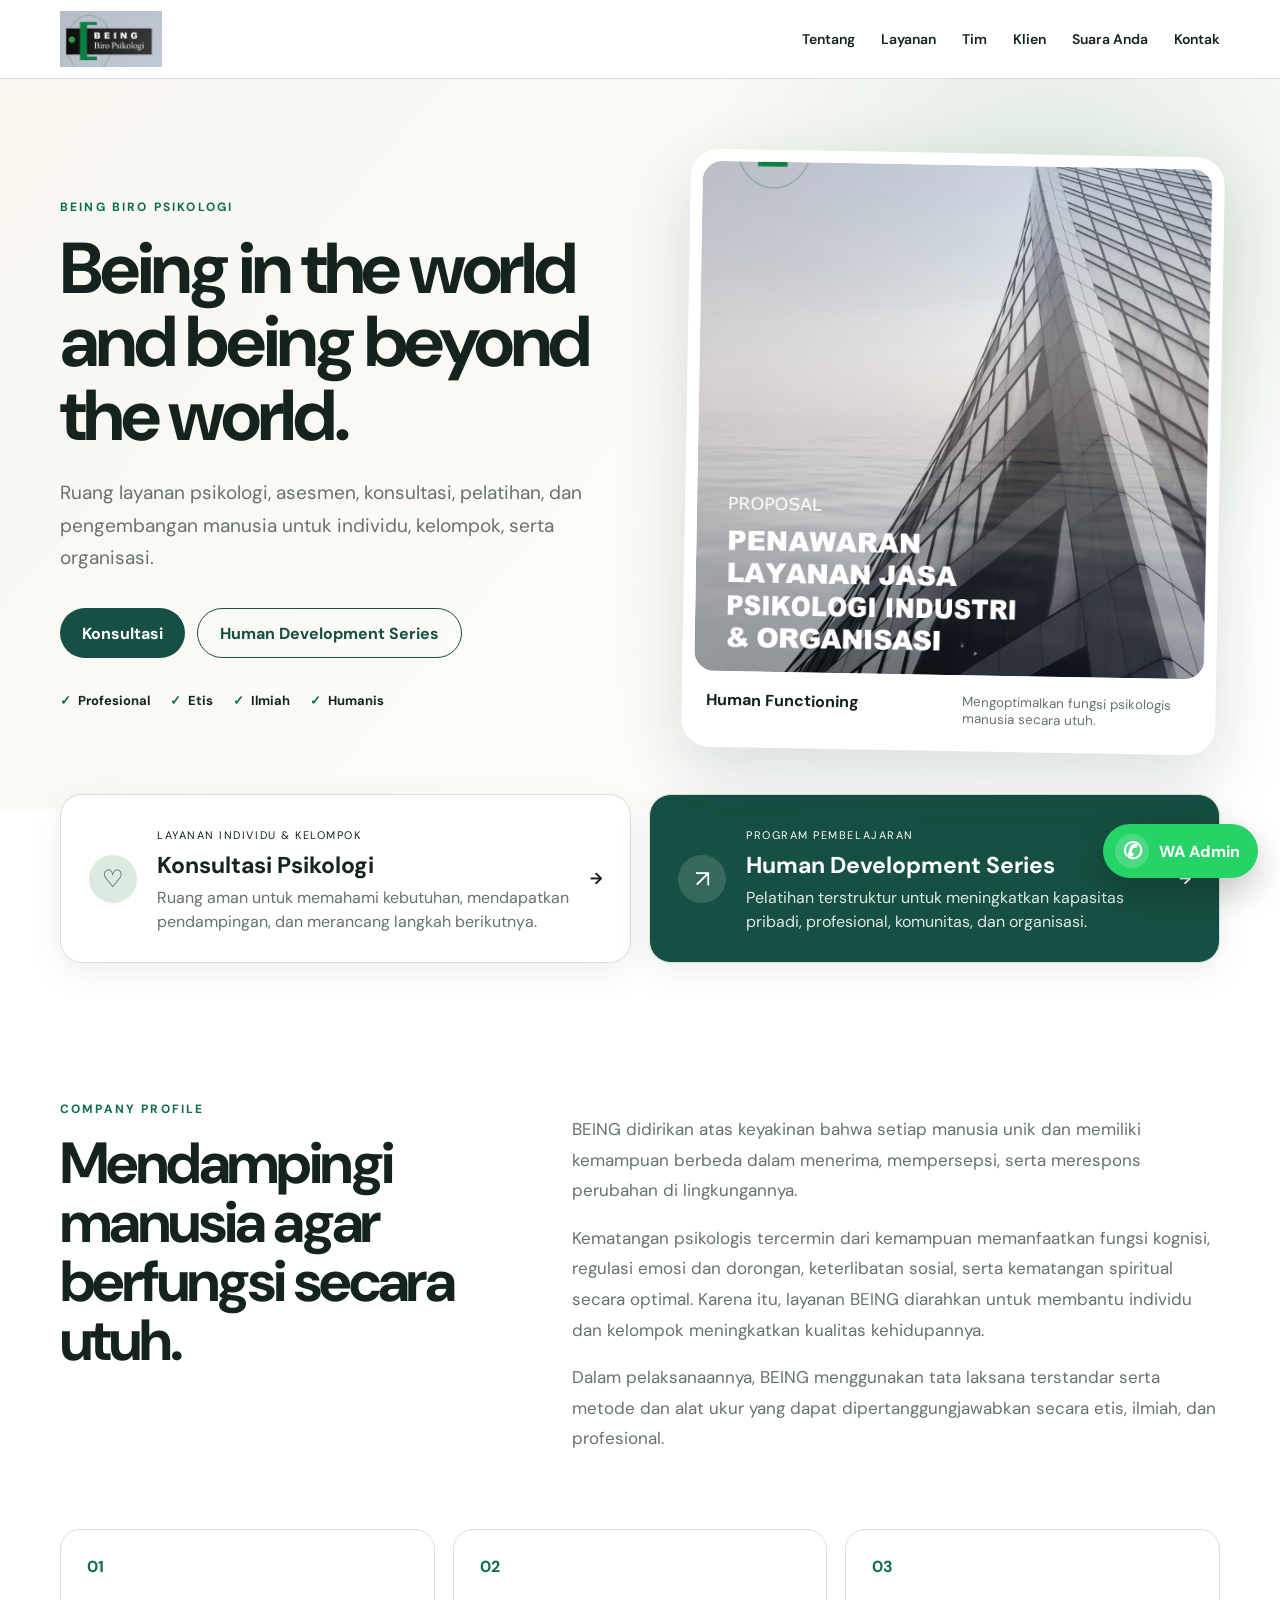
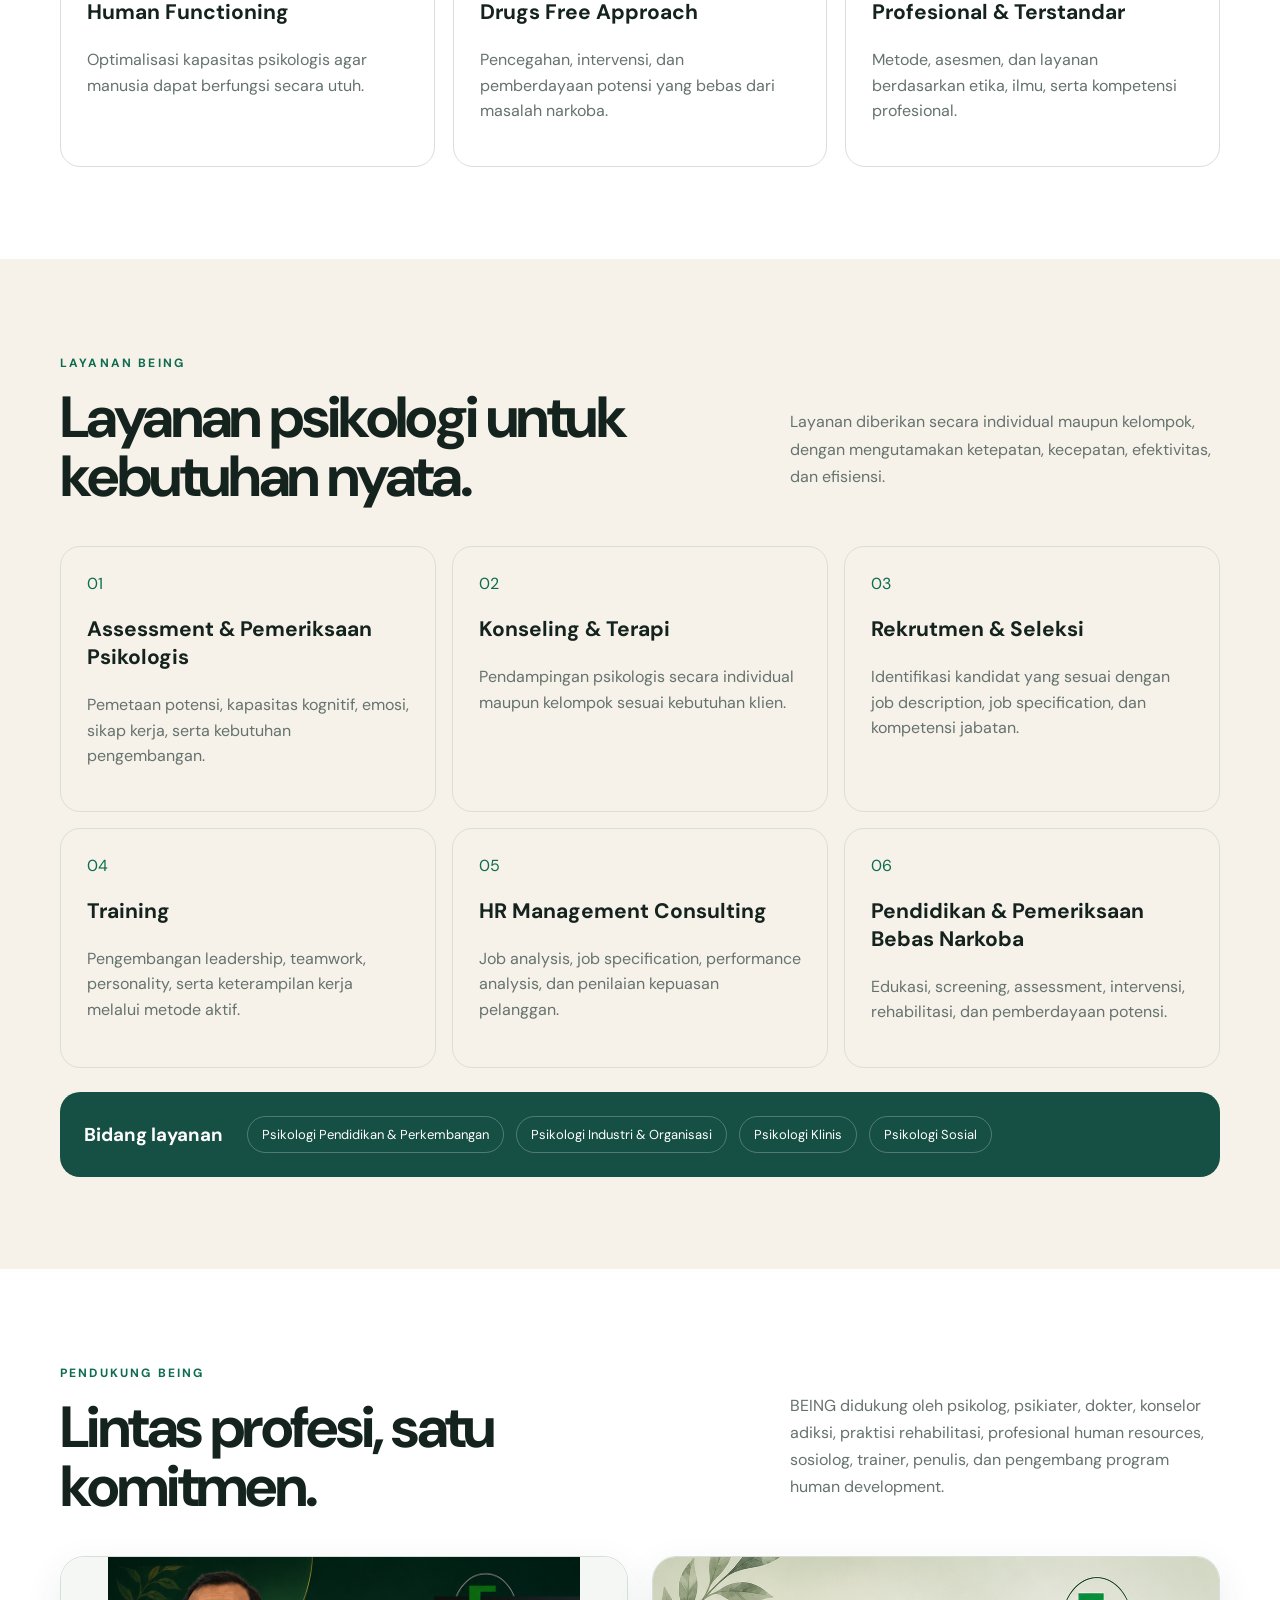
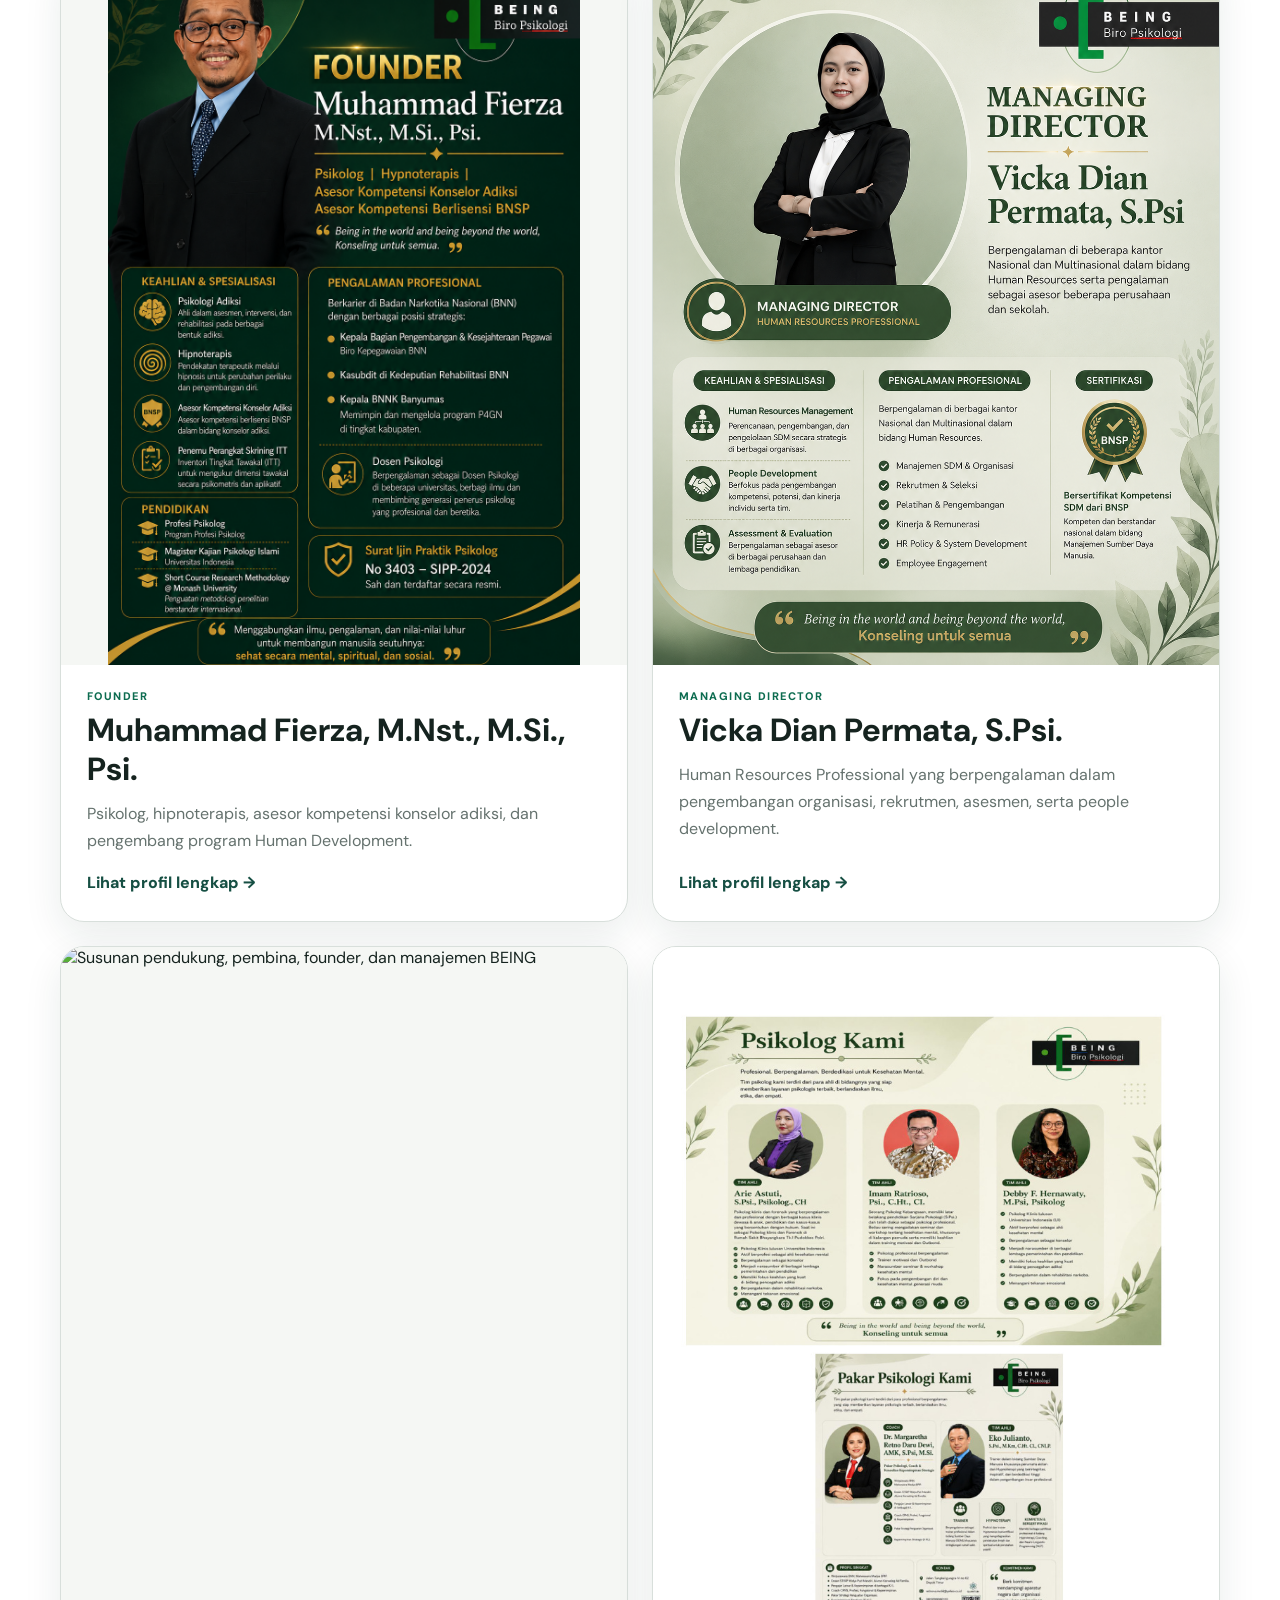
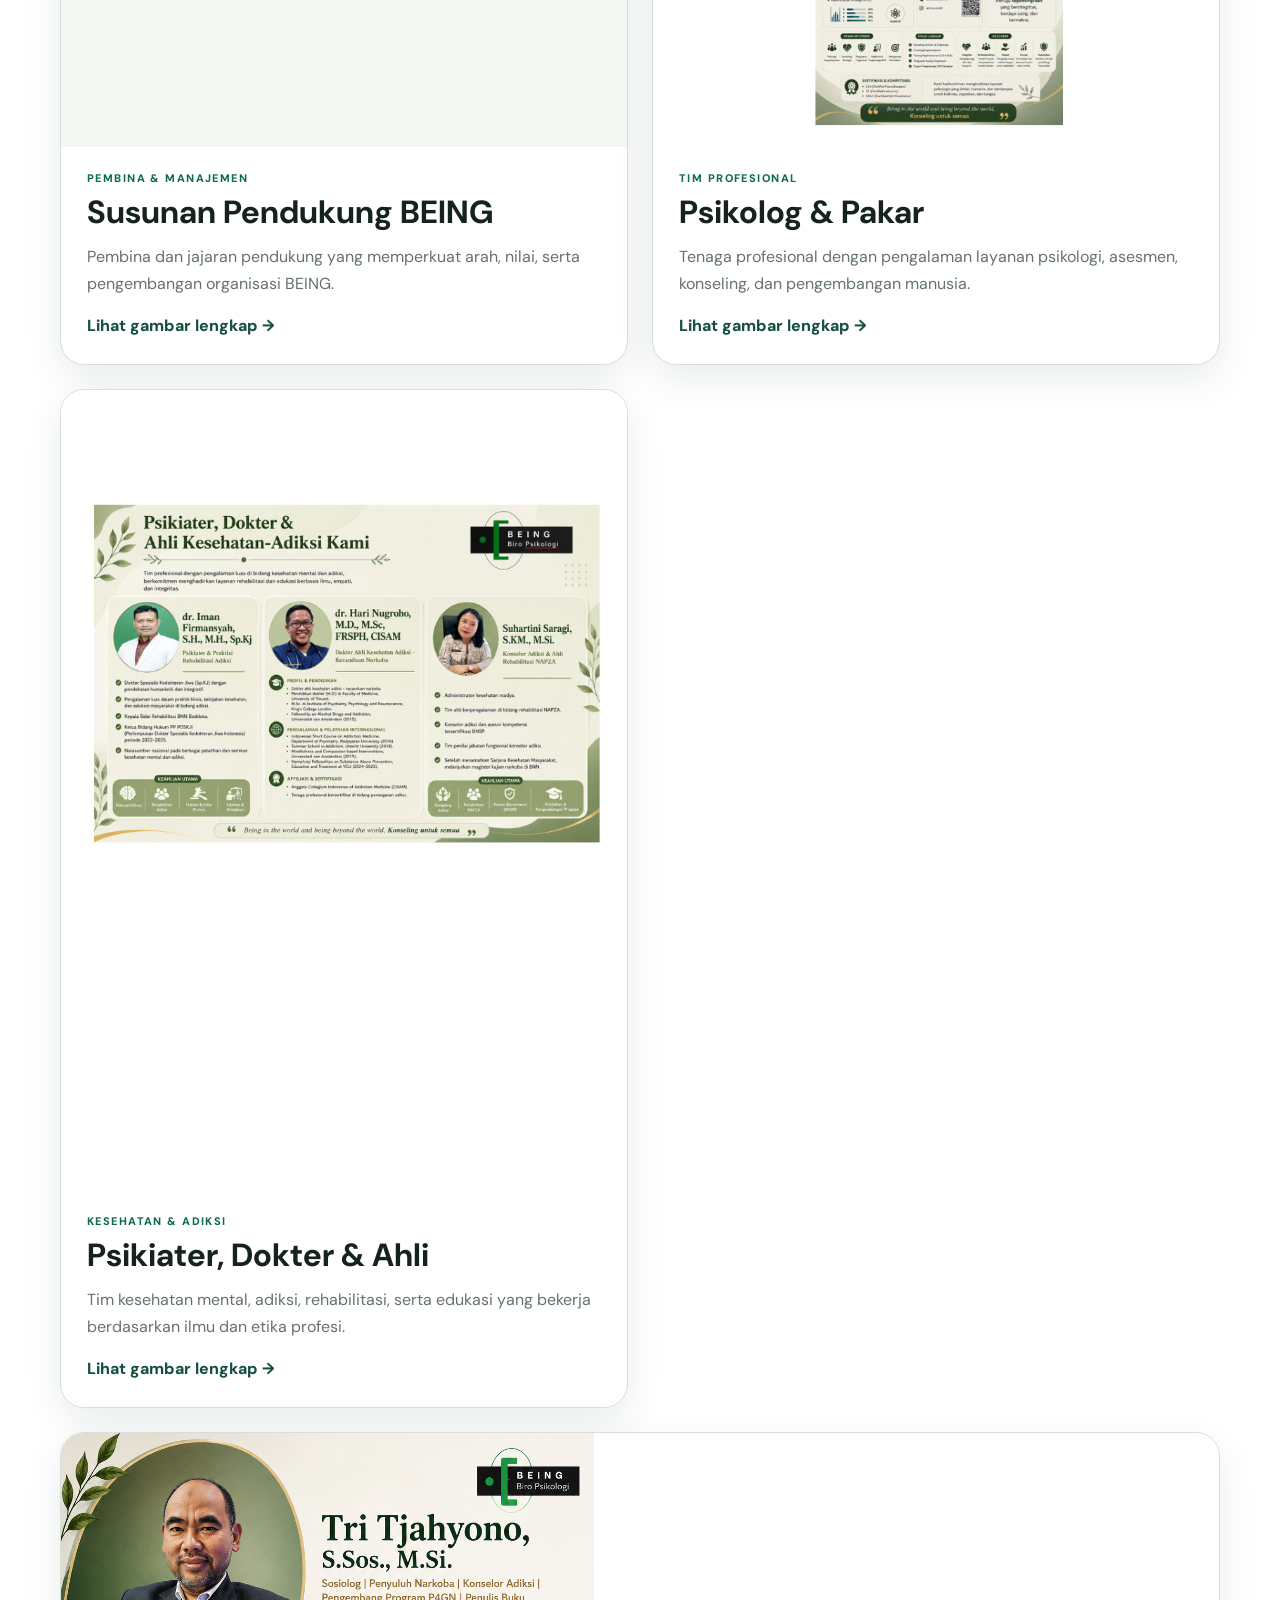
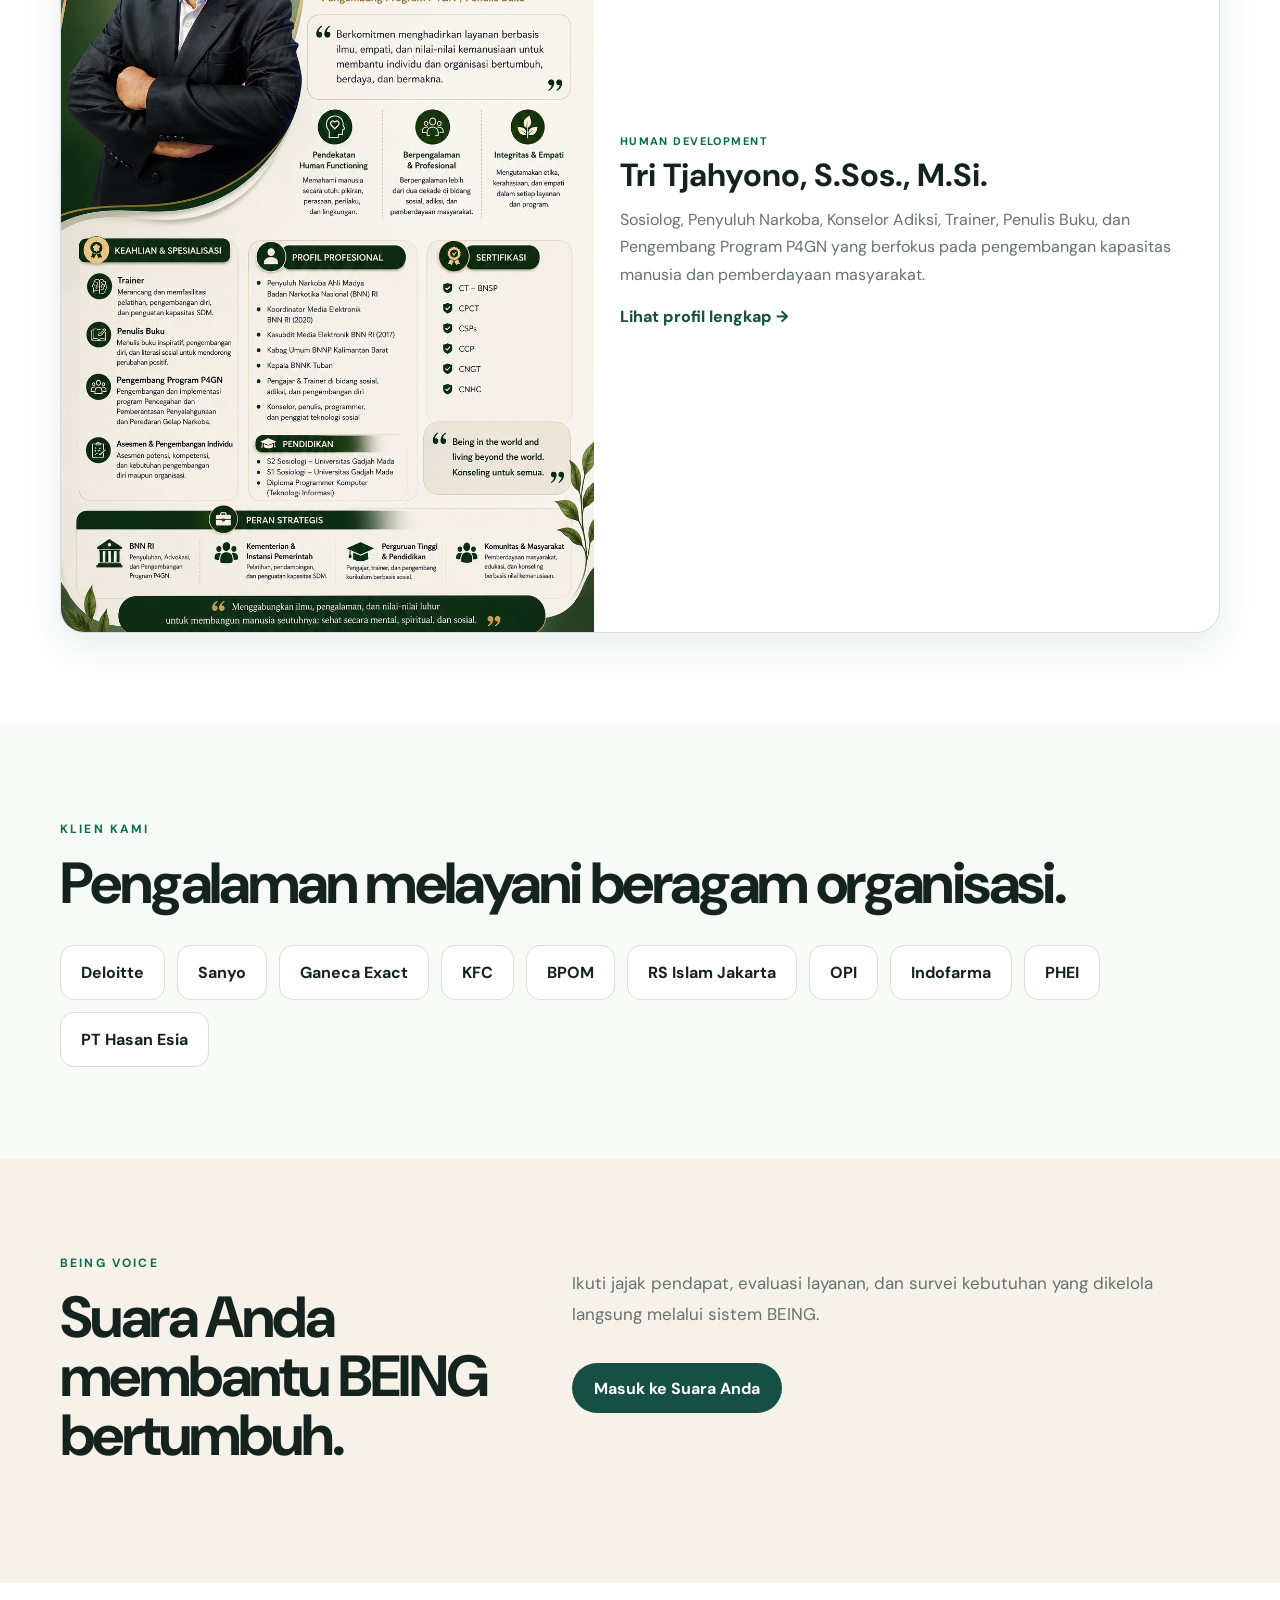
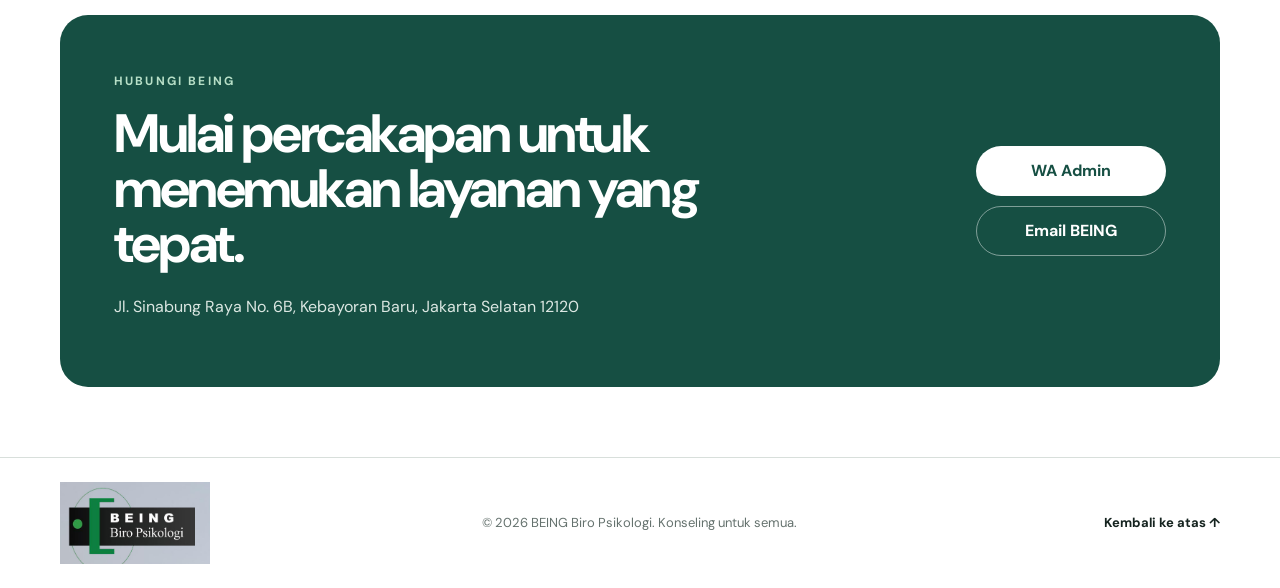
==== commit 85d11726: "Update index.html" ====
--- a/index.html
+++ b/index.html
@@ -277,8 +277,8 @@
 
           <!-- 3. Pembina dan manajemen -->
           <article class="team-profile-card overview-card">
-            <a href="assets/team.jpg" target="_blank" rel="noopener">
-              <img src="assets/team.jpg"
+            <a href="assets/team2.jpg" target="_blank" rel="noopener">
+              <img src="assets/team2.jpg"
                    alt="Susunan pendukung, pembina, founder, dan manajemen BEING">
             </a>
             <div class="team-card-copy">
@@ -286,7 +286,7 @@
               <h3>Susunan Pendukung BEING</h3>
               <p>Pembina dan jajaran pendukung yang memperkuat arah, nilai, serta pengembangan organisasi BEING.</p>
               <a class="team-profile-link"
-                 href="assets/team.jpg"
+                 href="assets/team2.jpg"
                  target="_blank"
                  rel="noopener">
                 Lihat gambar lengkap →
@@ -387,7 +387,7 @@
           <p>Jl. Sinabung Raya No. 6B, Kebayoran Baru, Jakarta Selatan 12120</p>
         </div>
         <div class="cta-actions">
-          <a class="btn white" href="https://wa.me/6287877883457" target="_blank" rel="noopener">WA Admin</a>
+          <a class="btn white" href="https://wa.me/6287775087431" target="_blank" rel="noopener">WA Admin</a>
           <a class="btn ghost" href="mailto:being_sinabung@yahoo.com">Email BEING</a>
         </div>
       </div>
@@ -405,7 +405,7 @@
   <script src="assets/app.js?v=3.0"></script>
 
   <a class="floating-wa"
-     href="https://wa.me/6287877883457"
+     href="https://wa.me/6287775087431"
      target="_blank"
      rel="noopener"
      aria-label="Hubungi WA Admin BEING"
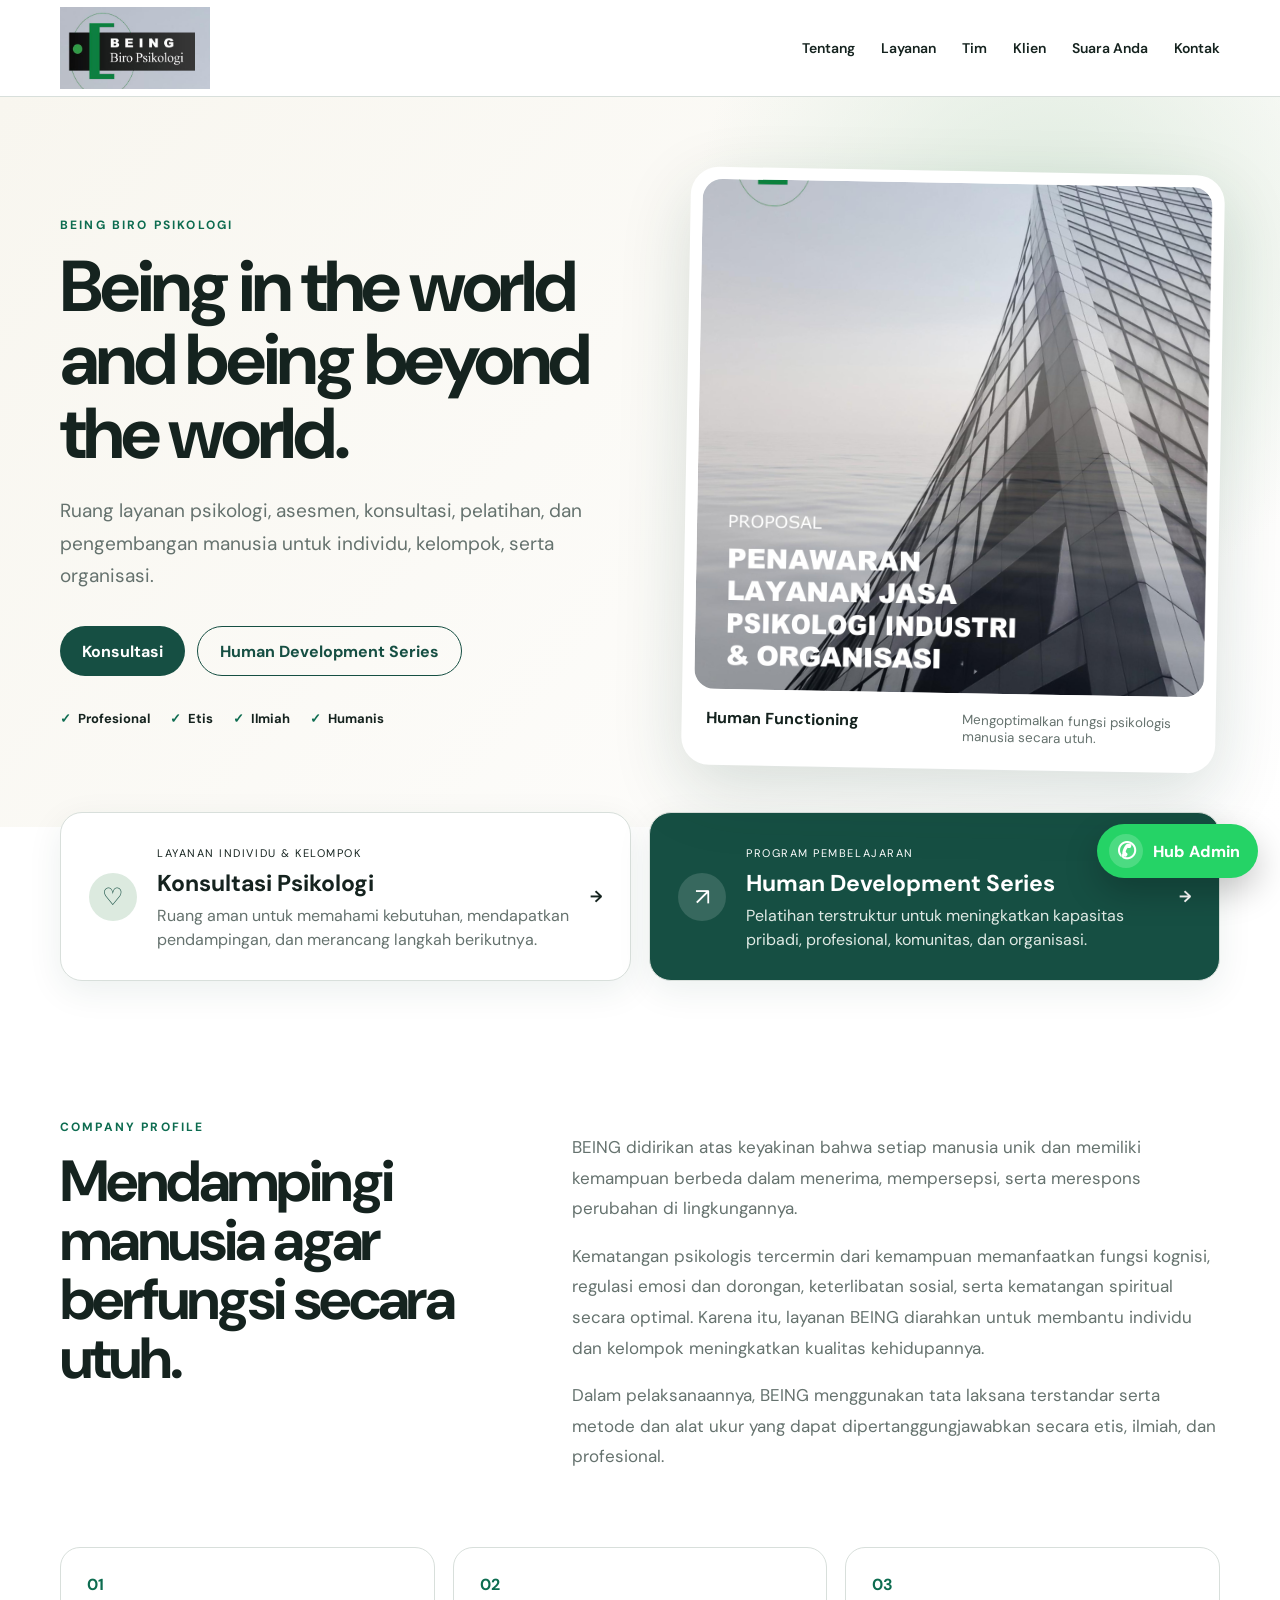
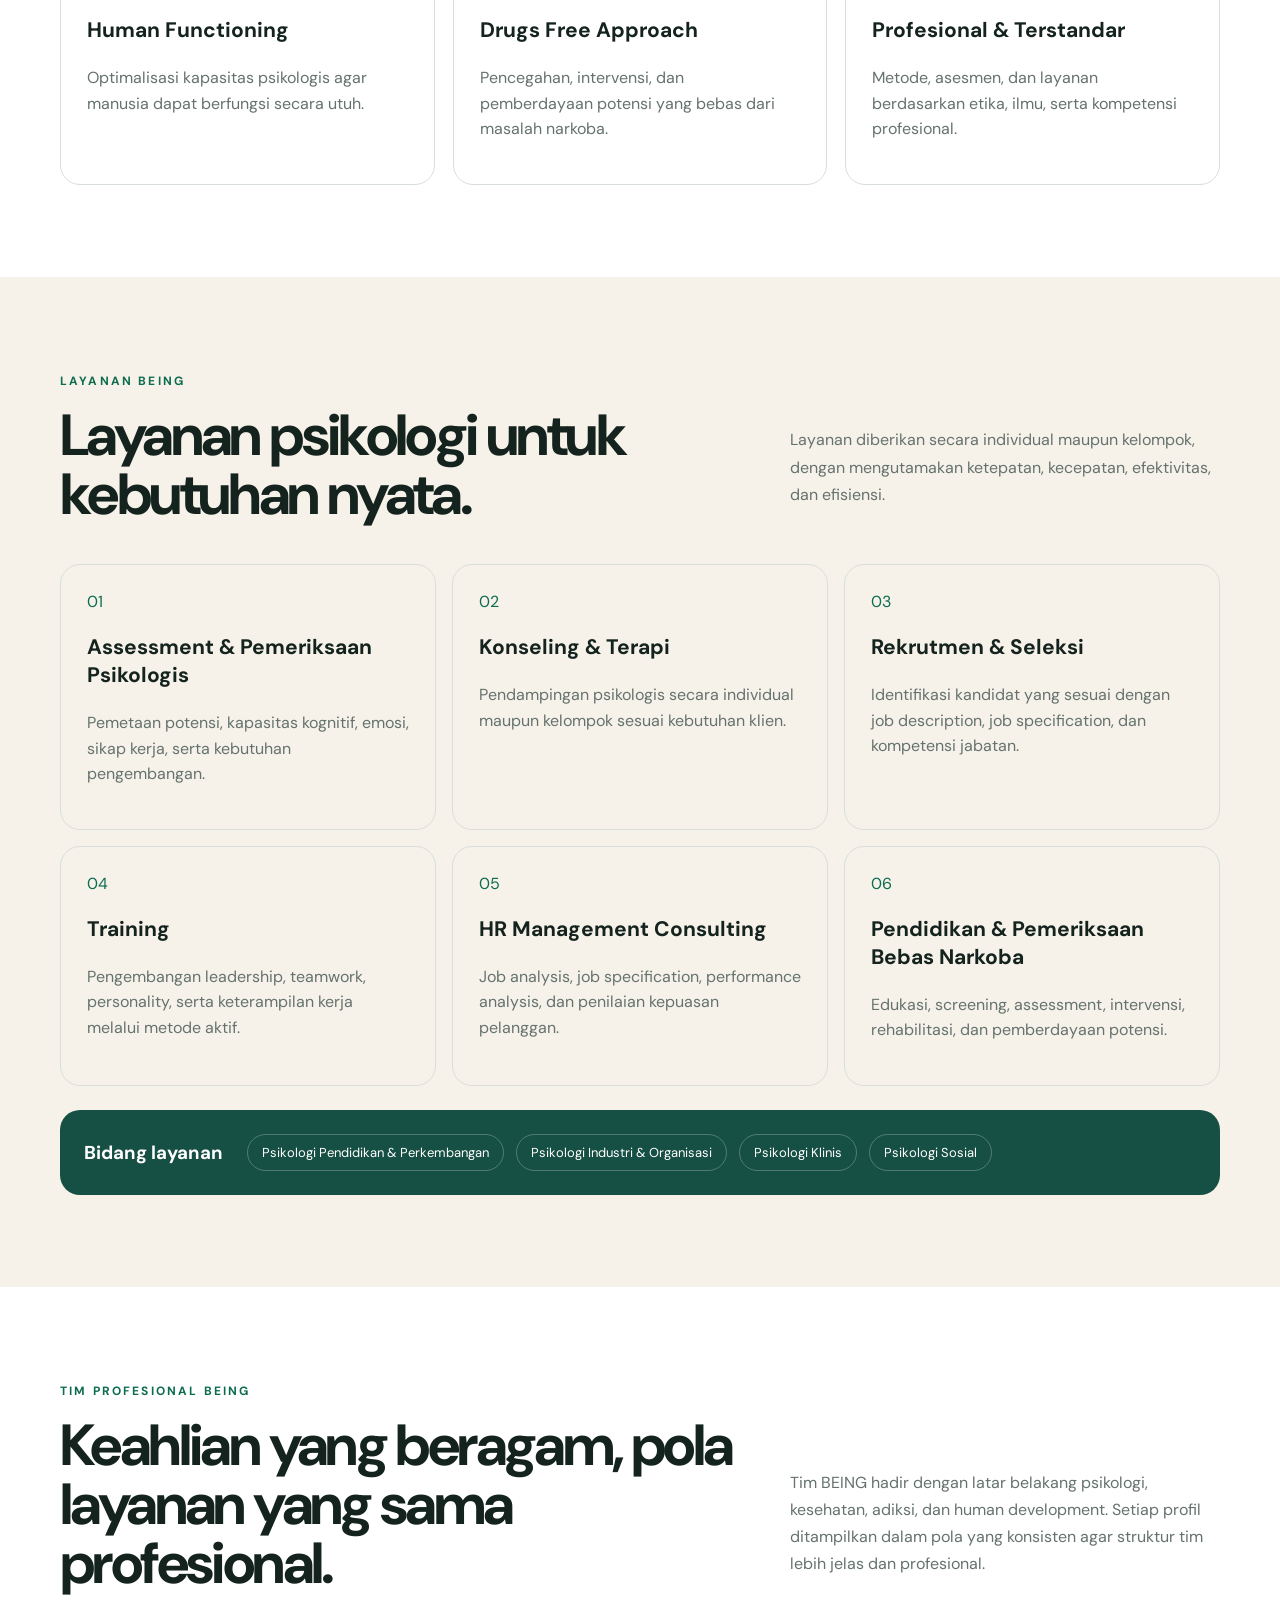
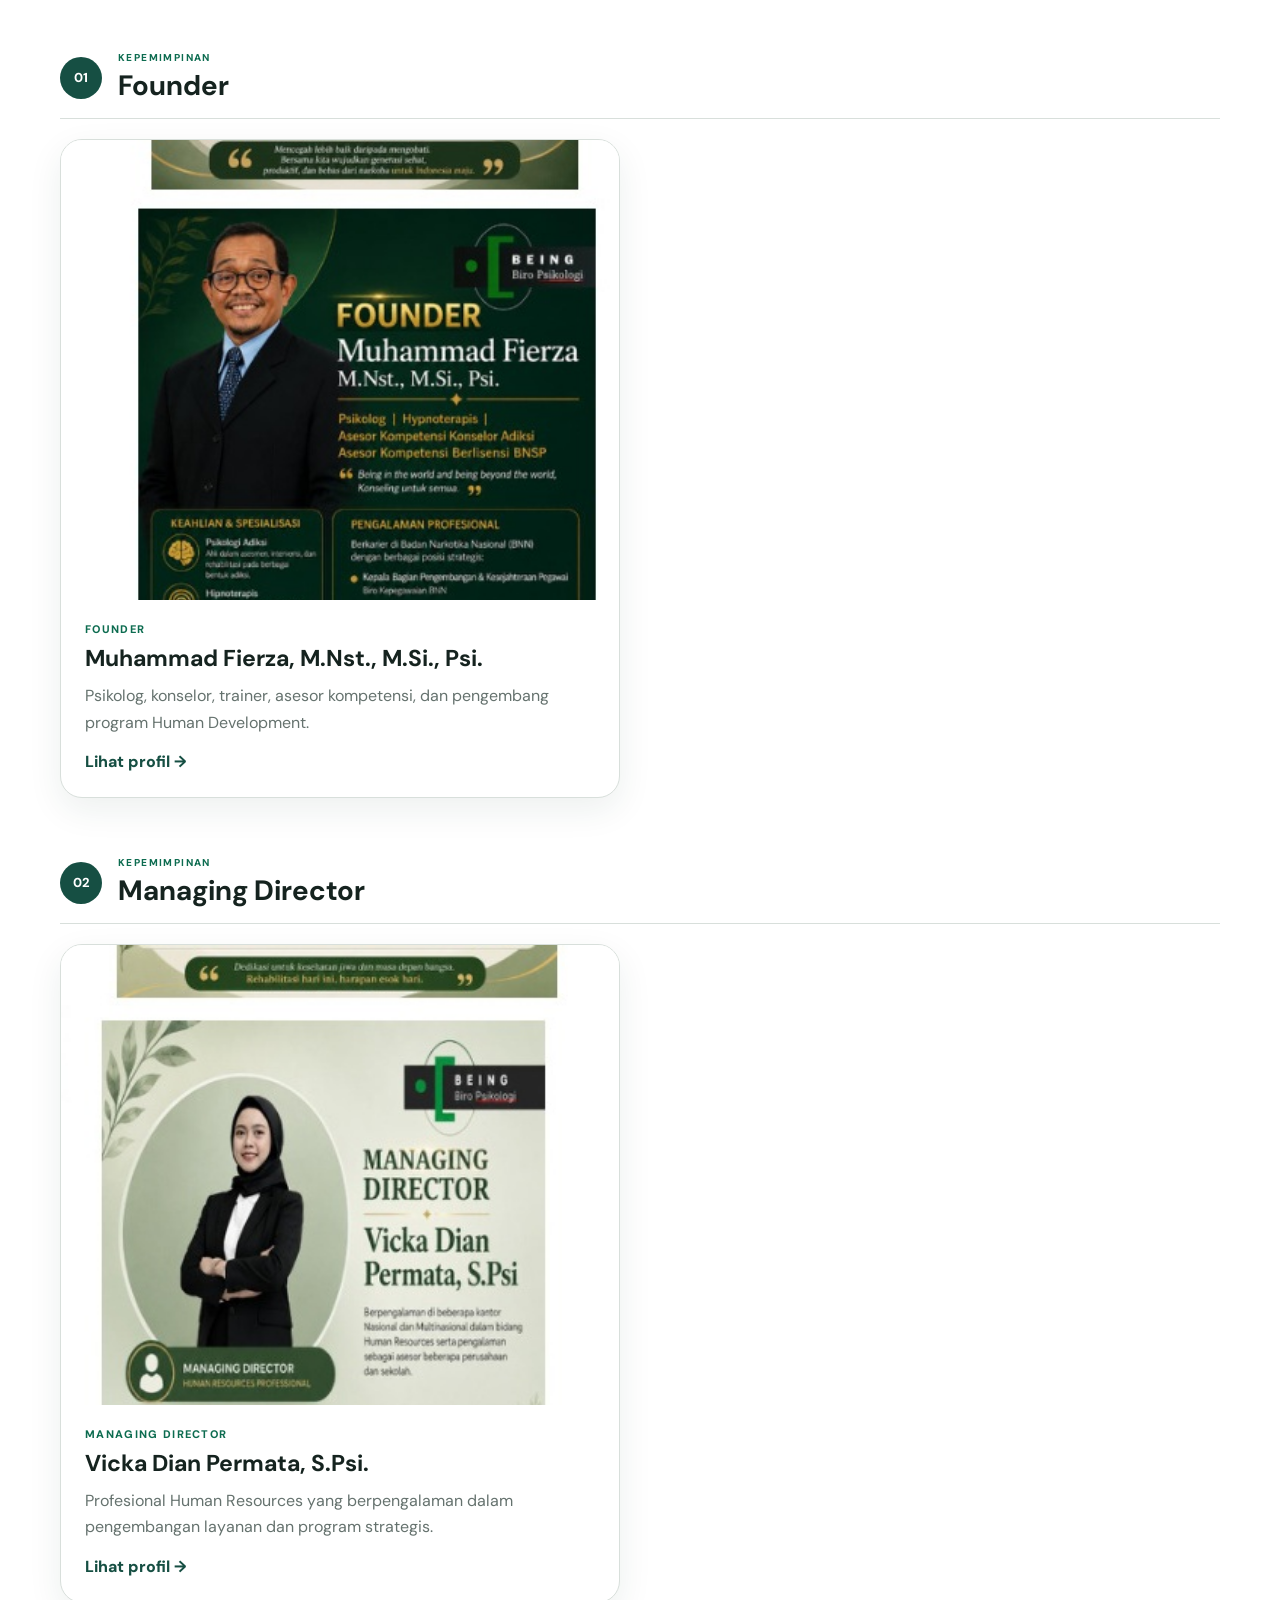
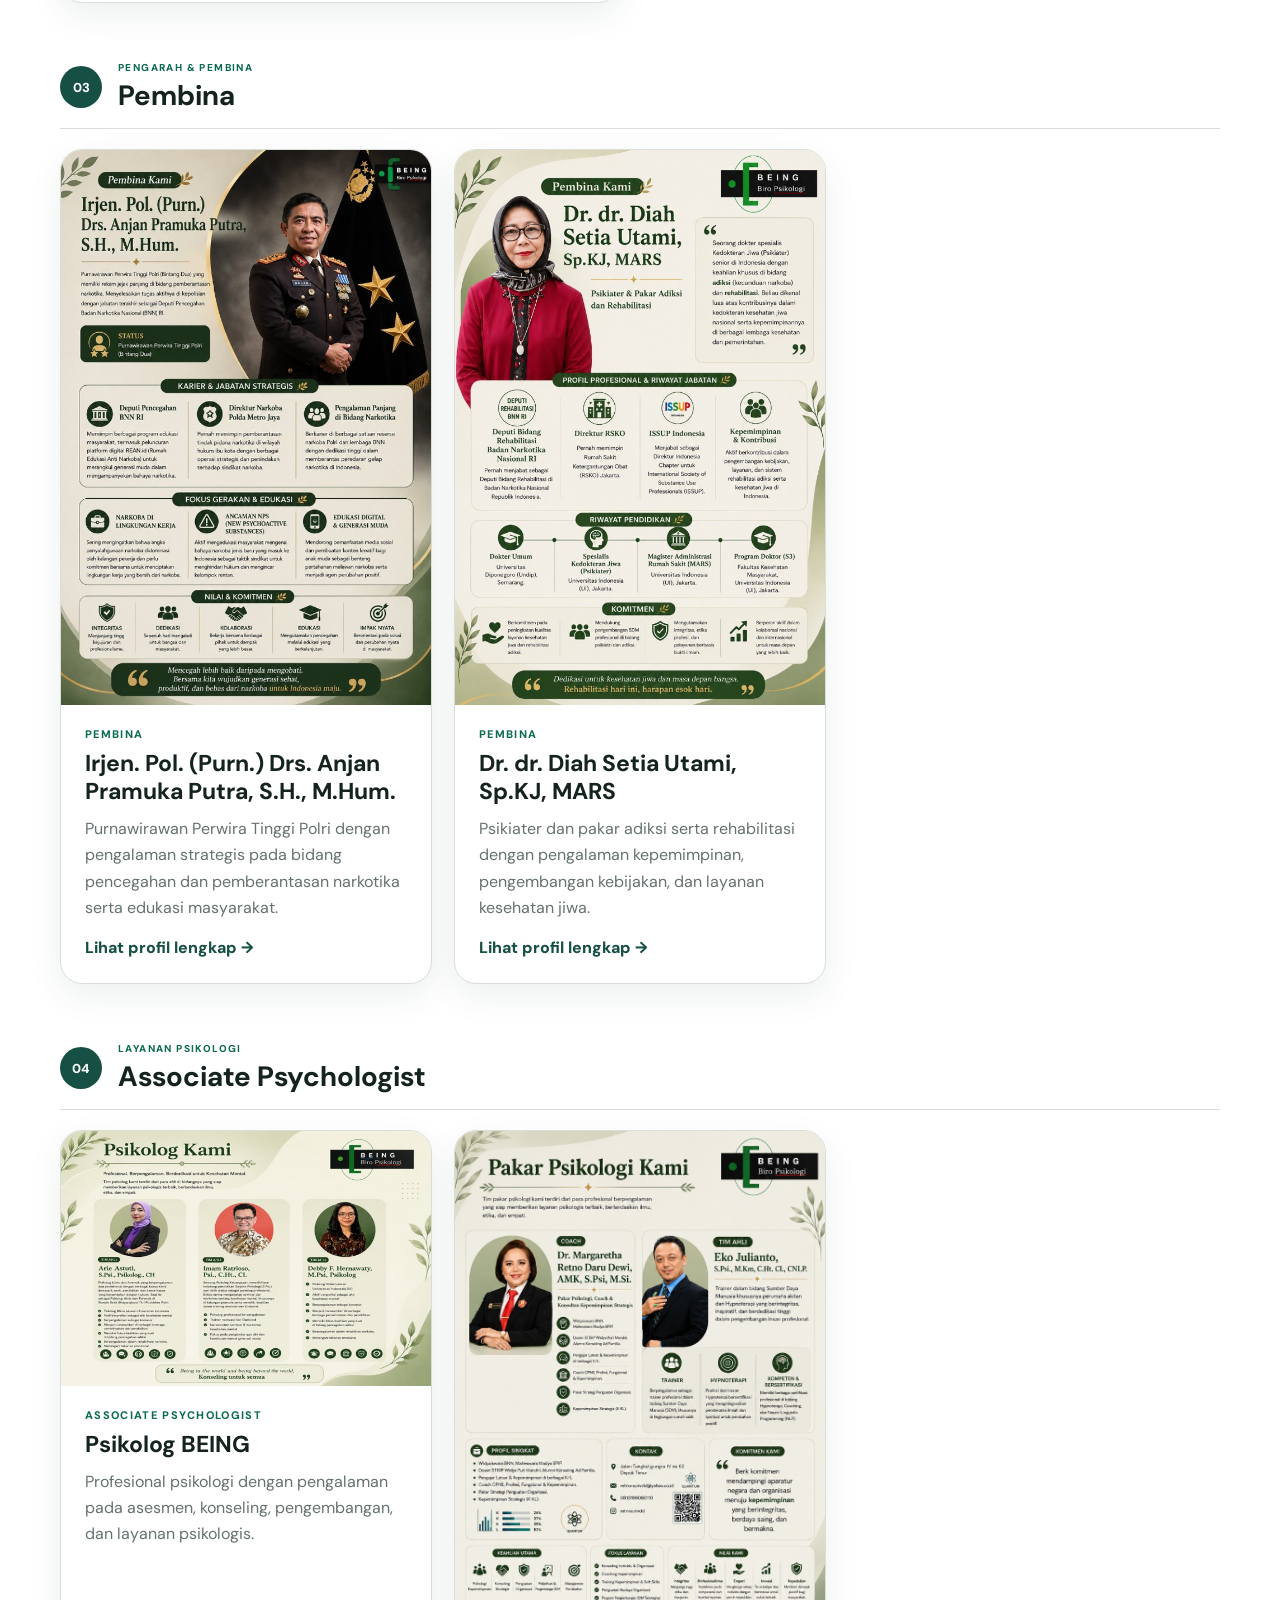
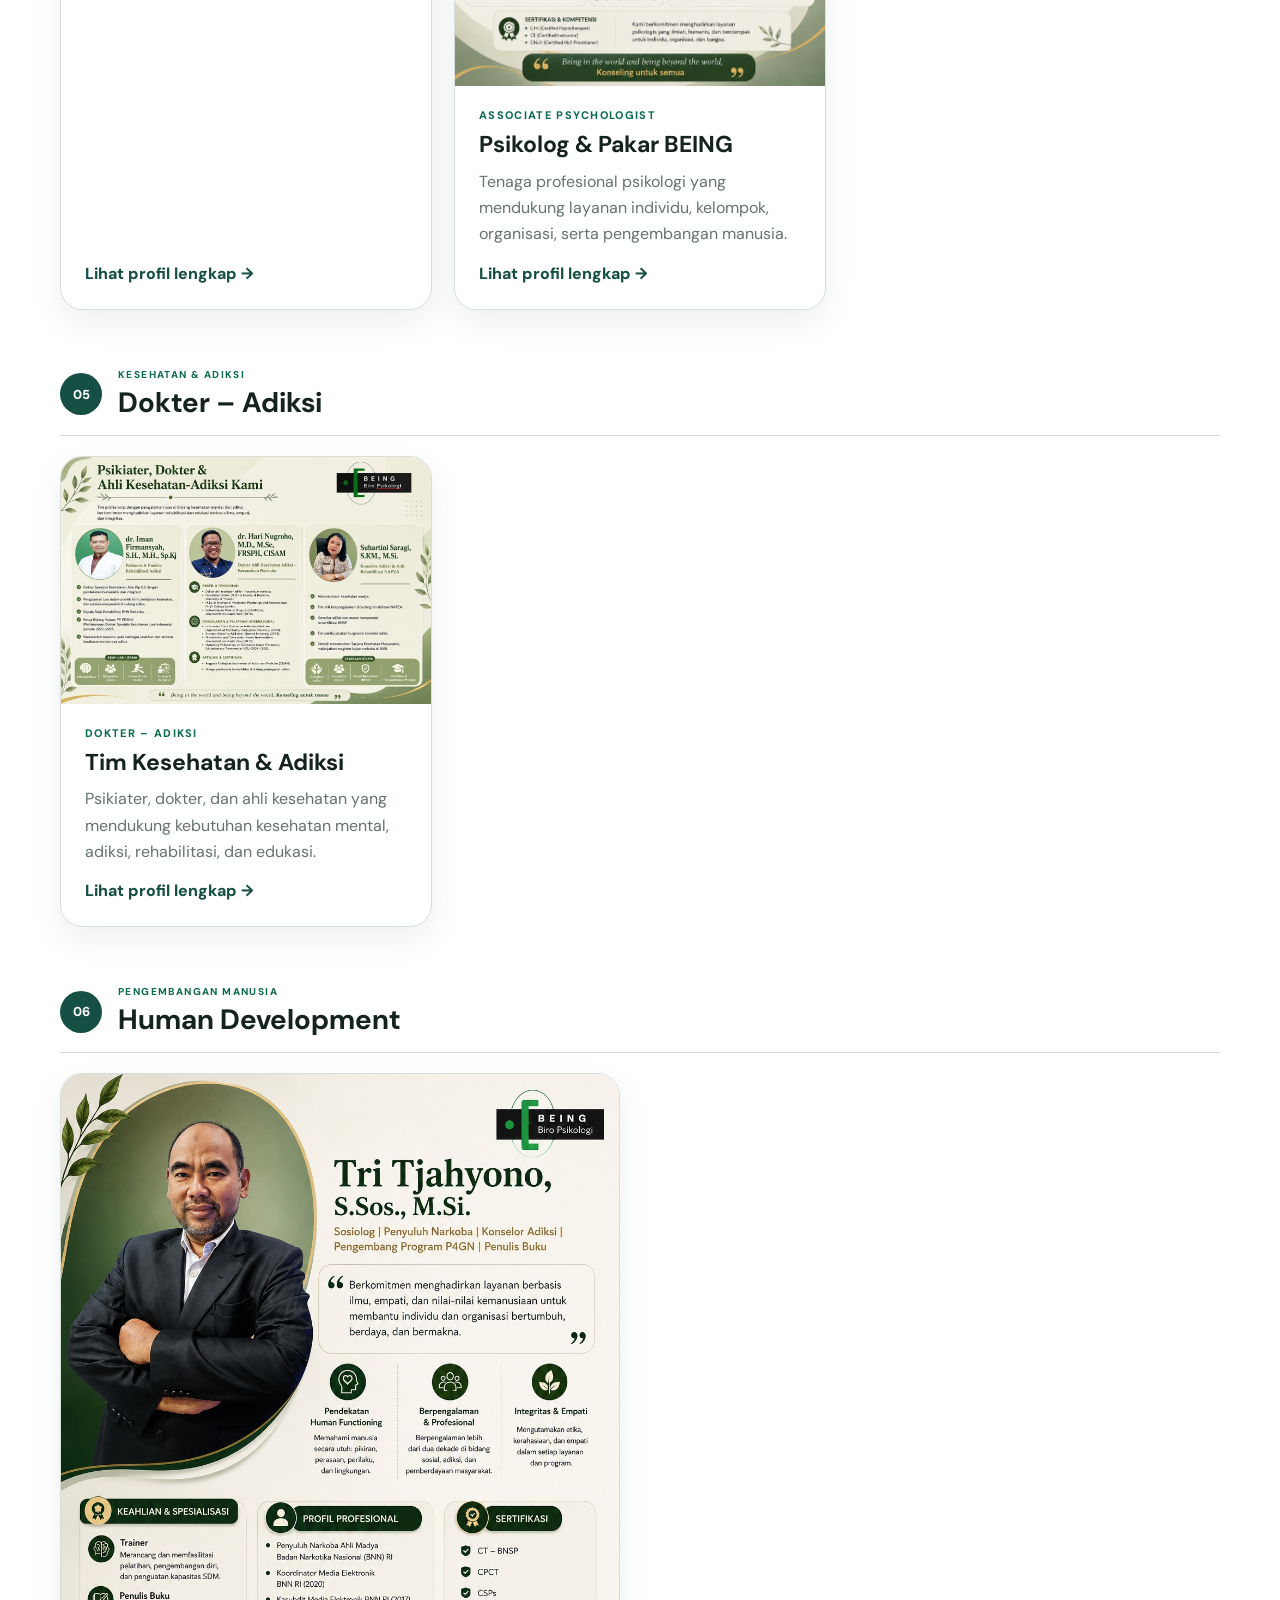
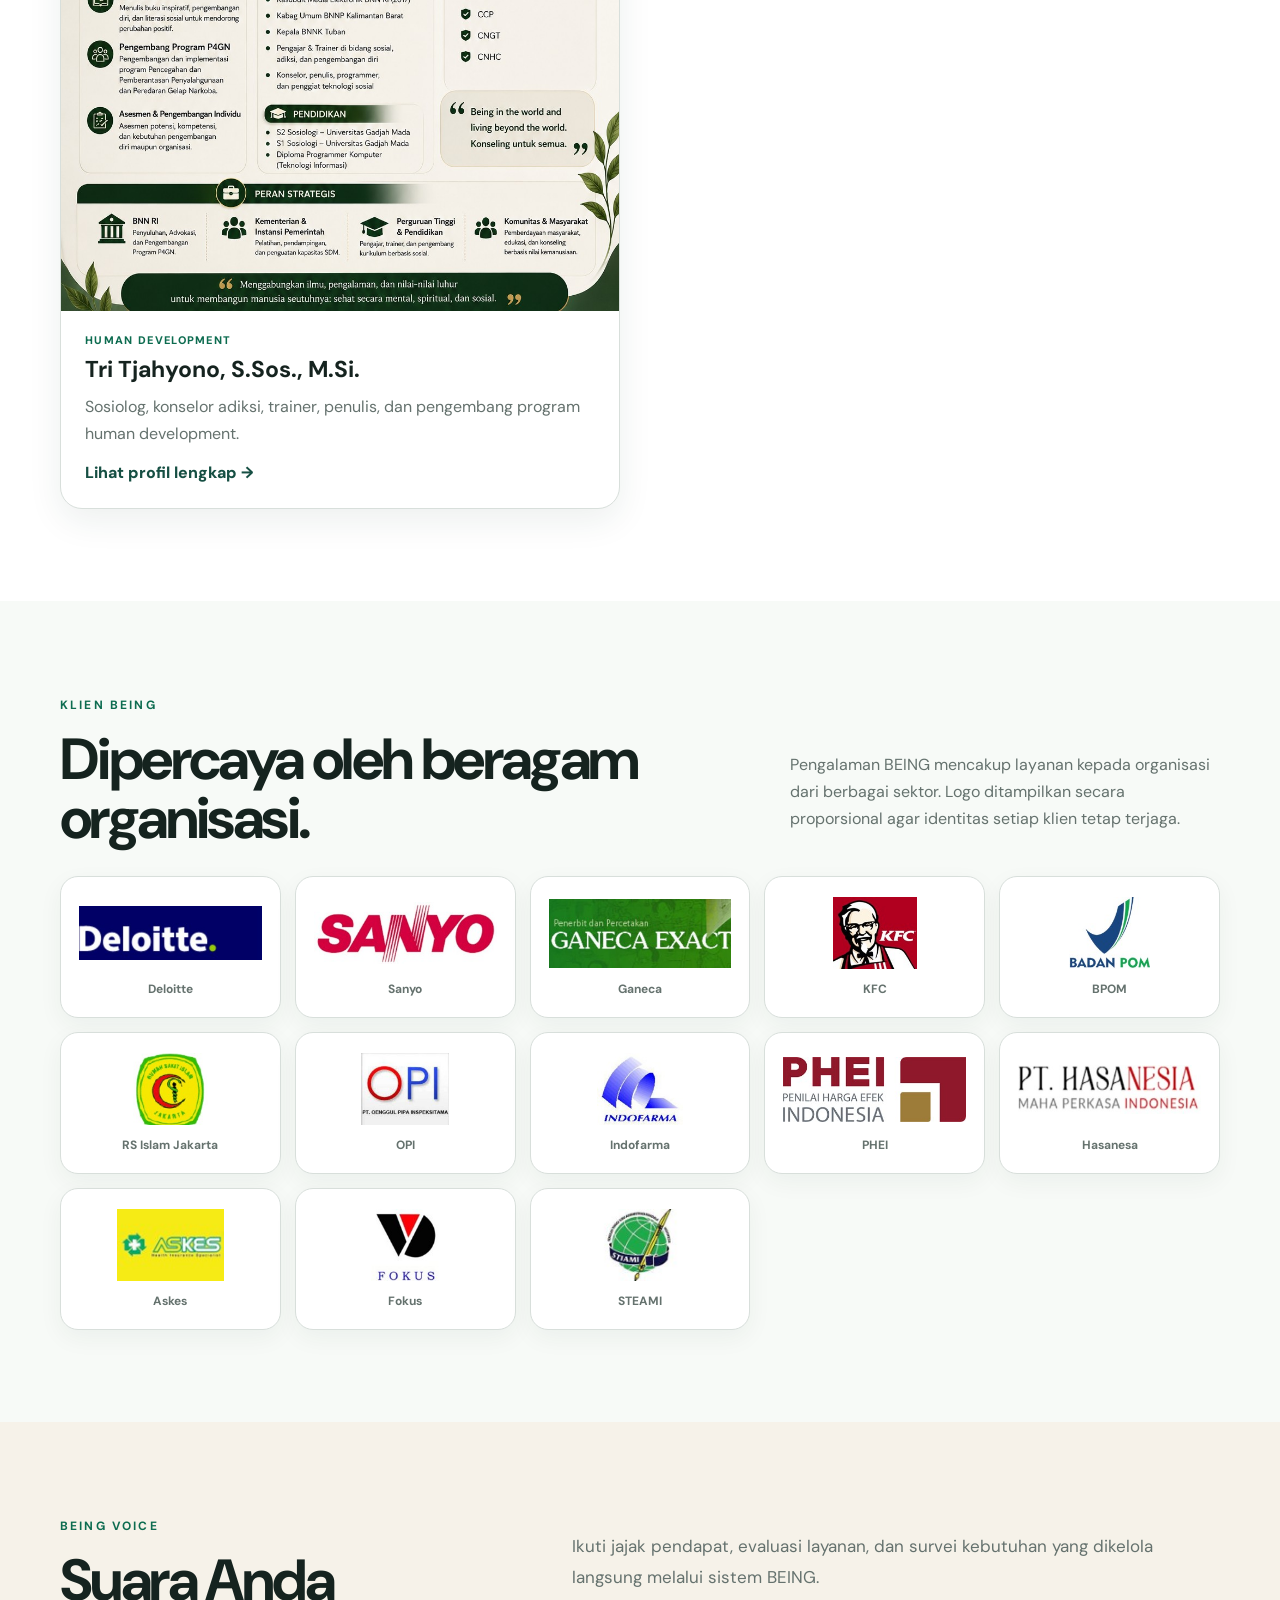
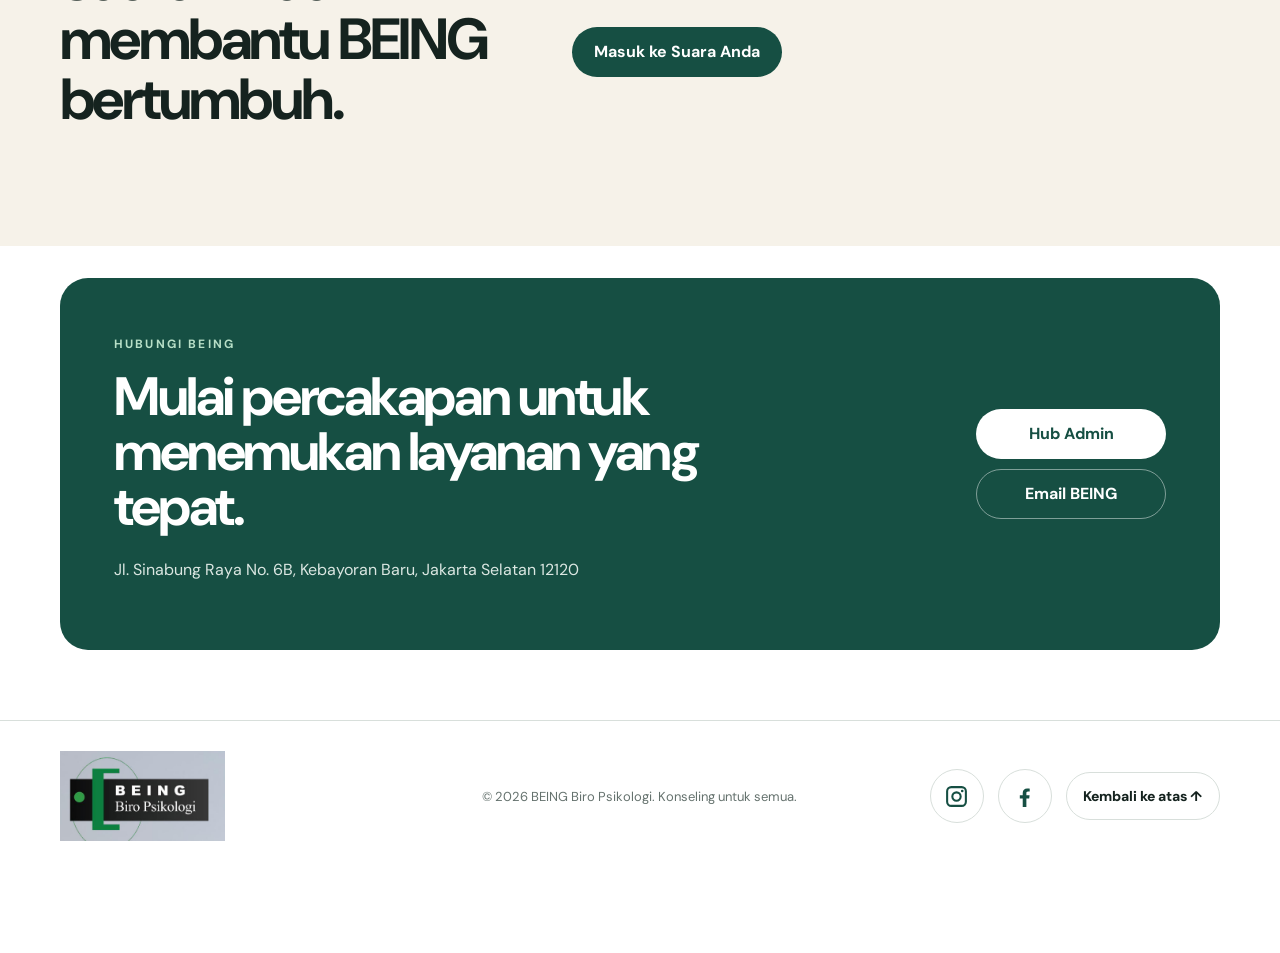
==== commit b1293755: "Add files via upload" ====
--- a/index.html
+++ b/index.html
@@ -8,128 +8,7 @@
   <title>BEING Biro Psikologi</title>
   <link rel="manifest" href="manifest.webmanifest">
   <link rel="icon" href="assets/being-logo.png">
-  <link rel="stylesheet" href="assets/style.css?v=3.0">
-
-  <style>
-    /* Team order & layout — index v3.0 */
-    #tim .team-gallery{
-      display:grid;
-      grid-template-columns:repeat(2,minmax(0,1fr));
-      gap:24px;
-      align-items:stretch;
-    }
-
-    #tim .team-profile-card{
-      display:flex;
-      flex-direction:column;
-      overflow:hidden;
-      background:#fff;
-      border:1px solid var(--line,#d8dfdb);
-      border-radius:24px;
-      box-shadow:0 14px 38px rgba(20,60,48,.09);
-    }
-
-    #tim .team-profile-card>a{
-      display:block;
-      background:#f5f7f4;
-    }
-
-    #tim .team-profile-card img,
-    #tim .team-profile-card>a>img{
-      display:block;
-      width:100%;
-      height:auto;
-      border:0;
-      border-radius:0;
-      object-fit:contain;
-      object-position:center top;
-      background:#f5f7f4;
-    }
-
-    #tim .leadership-card{
-      grid-column:span 1;
-    }
-
-    #tim .leadership-card img,
-    #tim .leadership-card>a>img{
-      aspect-ratio:4/5;
-      object-fit:contain;
-    }
-
-    #tim .overview-card img{
-      aspect-ratio:805/1137;
-      object-fit:contain;
-    }
-
-    #tim .human-development-card{
-      grid-column:1 / -1;
-      display:grid;
-      grid-template-columns:minmax(300px,46%) 1fr;
-      align-items:center;
-    }
-
-    #tim .human-development-card>a{
-      height:100%;
-    }
-
-    #tim .human-development-card img{
-      height:100%;
-      min-height:520px;
-      object-fit:contain;
-    }
-
-    #tim .team-card-copy{
-      display:flex;
-      flex-direction:column;
-      flex:1;
-      padding:24px 26px 28px;
-    }
-
-    #tim .team-card-copy small{
-      color:var(--green2,#0d6c50);
-      font-size:11px;
-      font-weight:800;
-      letter-spacing:.13em;
-    }
-
-    #tim .team-card-copy h3{
-      margin:8px 0 11px;
-      font-size:clamp(23px,2.6vw,32px);
-      line-height:1.22;
-    }
-
-    #tim .team-card-copy p{
-      margin:0;
-      color:var(--muted,#65726e);
-      line-height:1.7;
-    }
-
-    #tim .team-profile-link{
-      display:inline-flex;
-      margin-top:auto;
-      padding-top:18px;
-      color:var(--green,#164f43);
-      font-weight:800;
-    }
-
-    @media(max-width:900px){
-      #tim .team-gallery{
-        grid-template-columns:1fr;
-      }
-
-      #tim .human-development-card{
-        grid-column:auto;
-        display:flex;
-        flex-direction:column;
-      }
-
-      #tim .human-development-card img{
-        min-height:0;
-        height:auto;
-      }
-    }
-  </style>
-
+  <link rel="stylesheet" href="assets/style.css?v=3.0.1">
 </head>
 <body>
   <header class="topbar">
@@ -233,138 +112,88 @@
     <section class="section" id="tim">
       <div class="container">
         <div class="section-head">
-          <div><span class="kicker">PENDUKUNG BEING</span><h2>Lintas profesi, satu komitmen.</h2></div>
-          <p>BEING didukung oleh psikolog, psikiater, dokter, konselor adiksi, praktisi rehabilitasi, profesional human resources, sosiolog, trainer, penulis, dan pengembang program human development.</p>
-        </div>
-        <div class="team-gallery">
-          <!-- 1. Founder -->
-          <article class="team-profile-card leadership-card">
-            <a href="assets/muhammad-fierza-founder.png" target="_blank" rel="noopener">
-              <img src="assets/muhammad-fierza-founder.png?v=3"
-                   alt="Muhammad Fierza, Founder BEING">
-            </a>
-            <div class="team-card-copy">
-              <small>FOUNDER</small>
-              <h3>Muhammad Fierza, M.Nst., M.Si., Psi.</h3>
-              <p>Psikolog, hipnoterapis, asesor kompetensi konselor adiksi, dan pengembang program Human Development.</p>
-              <a class="team-profile-link"
-                 href="assets/muhammad-fierza-founder.png"
-                 target="_blank"
-                 rel="noopener">
-                Lihat profil lengkap →
-              </a>
-            </div>
-          </article>
-
-          <!-- 2. Managing Director -->
-          <article class="team-profile-card leadership-card">
-            <a href="assets/vicka-dian-managing-director.png" target="_blank" rel="noopener">
-              <img src="assets/vicka-dian-managing-director.png?v=3"
-                   alt="Vicka Dian Permata, Managing Director BEING">
-            </a>
-            <div class="team-card-copy">
-              <small>MANAGING DIRECTOR</small>
-              <h3>Vicka Dian Permata, S.Psi.</h3>
-              <p>Human Resources Professional yang berpengalaman dalam pengembangan organisasi, rekrutmen, asesmen, serta people development.</p>
-              <a class="team-profile-link"
-                 href="assets/vicka-dian-managing-director.png"
-                 target="_blank"
-                 rel="noopener">
-                Lihat profil lengkap →
-              </a>
-            </div>
-          </article>
-
-          <!-- 3. Pembina dan manajemen -->
-          <article class="team-profile-card overview-card">
-            <a href="assets/team2.jpg" target="_blank" rel="noopener">
-              <img src="assets/team2.jpg"
-                   alt="Susunan pendukung, pembina, founder, dan manajemen BEING">
-            </a>
-            <div class="team-card-copy">
-              <small>PEMBINA & MANAJEMEN</small>
-              <h3>Susunan Pendukung BEING</h3>
-              <p>Pembina dan jajaran pendukung yang memperkuat arah, nilai, serta pengembangan organisasi BEING.</p>
-              <a class="team-profile-link"
-                 href="assets/team2.jpg"
-                 target="_blank"
-                 rel="noopener">
-                Lihat gambar lengkap →
-              </a>
-            </div>
-          </article>
-
-          <!-- 4. Psikolog dan pakar -->
-          <article class="team-profile-card overview-card">
-            <a href="assets/experts.jpg" target="_blank" rel="noopener">
-              <img src="assets/experts.jpg"
-                   alt="Psikolog dan pakar psikologi BEING">
-            </a>
-            <div class="team-card-copy">
-              <small>TIM PROFESIONAL</small>
-              <h3>Psikolog & Pakar</h3>
-              <p>Tenaga profesional dengan pengalaman layanan psikologi, asesmen, konseling, dan pengembangan manusia.</p>
-              <a class="team-profile-link"
-                 href="assets/experts.jpg"
-                 target="_blank"
-                 rel="noopener">
-                Lihat gambar lengkap →
-              </a>
-            </div>
-          </article>
-
-          <!-- 5. Tim kesehatan dan adiksi -->
-          <article class="team-profile-card overview-card">
-            <a href="assets/health-team.jpg" target="_blank" rel="noopener">
-              <img src="assets/health-team.jpg"
-                   alt="Psikiater, dokter, dan ahli kesehatan-adiksi BEING">
-            </a>
-            <div class="team-card-copy">
-              <small>KESEHATAN & ADIKSI</small>
-              <h3>Psikiater, Dokter & Ahli</h3>
-              <p>Tim kesehatan mental, adiksi, rehabilitasi, serta edukasi yang bekerja berdasarkan ilmu dan etika profesi.</p>
-              <a class="team-profile-link"
-                 href="assets/health-team.jpg"
-                 target="_blank"
-                 rel="noopener">
-                Lihat gambar lengkap →
-              </a>
-            </div>
-          </article>
-
-          <!-- 6. Human Development -->
-          <article class="team-profile-card human-development-card">
-            <a href="assets/tri-tjahyono-profile.png" target="_blank" rel="noopener">
-              <img src="assets/tri-tjahyono-profile.png?v=3"
-                   alt="Tri Tjahyono, Human Development BEING">
-            </a>
-            <div class="team-card-copy">
-              <small>HUMAN DEVELOPMENT</small>
-              <h3>Tri Tjahyono, S.Sos., M.Si.</h3>
-              <p>Sosiolog, Penyuluh Narkoba, Konselor Adiksi, Trainer, Penulis Buku, dan Pengembang Program P4GN yang berfokus pada pengembangan kapasitas manusia dan pemberdayaan masyarakat.</p>
-              <a class="team-profile-link"
-                 href="assets/tri-tjahyono-profile.png"
-                 target="_blank"
-                 rel="noopener">
-                Lihat profil lengkap →
-              </a>
-            </div>
-          </article>
+          <div><span class="kicker">TIM PROFESIONAL BEING</span><h2>Keahlian yang beragam, pola layanan yang sama profesional.</h2></div>
+          <p>Tim BEING hadir dengan latar belakang psikologi, kesehatan, adiksi, dan human development. Setiap profil ditampilkan dalam pola yang konsisten agar struktur tim lebih jelas dan profesional.</p>
+        </div>
+
+        <div class="team-role-block">
+          <div class="team-role-head"><span>01</span><div><small>KEPEMIMPINAN</small><h3>Founder</h3></div></div>
+          <div class="team-gallery team-gallery-lead">
+            <article class="team-profile-card person-card">
+              <a href="assets/muhammad-fierza-founder.jpg" target="_blank" rel="noopener"><img src="assets/muhammad-fierza-founder.jpg" alt="Muhammad Fierza, Founder BEING"></a>
+              <div class="team-card-copy"><small>FOUNDER</small><h3>Muhammad Fierza, M.Nst., M.Si., Psi.</h3><p>Psikolog, konselor, trainer, asesor kompetensi, dan pengembang program Human Development.</p><a class="team-profile-link" href="assets/muhammad-fierza-founder.jpg" target="_blank" rel="noopener">Lihat profil →</a></div>
+            </article>
+          </div>
+        </div>
+
+        <div class="team-role-block">
+          <div class="team-role-head"><span>02</span><div><small>KEPEMIMPINAN</small><h3>Managing Director</h3></div></div>
+          <div class="team-gallery team-gallery-lead">
+            <article class="team-profile-card person-card">
+              <a href="assets/vicka-dian-managing-director.jpg" target="_blank" rel="noopener"><img src="assets/vicka-dian-managing-director.jpg" alt="Vicka Dian Permata, Managing Director BEING"></a>
+              <div class="team-card-copy"><small>MANAGING DIRECTOR</small><h3>Vicka Dian Permata, S.Psi.</h3><p>Profesional Human Resources yang berpengalaman dalam pengembangan layanan dan program strategis.</p><a class="team-profile-link" href="assets/vicka-dian-managing-director.jpg" target="_blank" rel="noopener">Lihat profil →</a></div>
+            </article>
+          </div>
+        </div>
+
+        <div class="team-role-block">
+          <div class="team-role-head"><span>03</span><div><small>PENGARAH & PEMBINA</small><h3>Pembina</h3></div></div>
+          <div class="team-gallery">
+            <article class="team-profile-card profile-poster-card">
+              <a href="assets/team/pembina-anjan.jpg" target="_blank" rel="noopener"><img src="assets/team/pembina-anjan.jpg" alt="Irjen. Pol. (Purn.) Drs. Anjan Pramuka Putra, S.H., M.Hum., Pembina BEING"></a>
+              <div class="team-card-copy"><small>PEMBINA</small><h3>Irjen. Pol. (Purn.) Drs. Anjan Pramuka Putra, S.H., M.Hum.</h3><p>Purnawirawan Perwira Tinggi Polri dengan pengalaman strategis pada bidang pencegahan dan pemberantasan narkotika serta edukasi masyarakat.</p><a class="team-profile-link" href="assets/team/pembina-anjan.jpg" target="_blank" rel="noopener">Lihat profil lengkap →</a></div>
+            </article>
+            <article class="team-profile-card profile-poster-card">
+              <a href="assets/team/pembina-diah.jpg" target="_blank" rel="noopener"><img src="assets/team/pembina-diah.jpg" alt="Dr. dr. Diah Setia Utami, Sp.KJ, MARS, Pembina BEING"></a>
+              <div class="team-card-copy"><small>PEMBINA</small><h3>Dr. dr. Diah Setia Utami, Sp.KJ, MARS</h3><p>Psikiater dan pakar adiksi serta rehabilitasi dengan pengalaman kepemimpinan, pengembangan kebijakan, dan layanan kesehatan jiwa.</p><a class="team-profile-link" href="assets/team/pembina-diah.jpg" target="_blank" rel="noopener">Lihat profil lengkap →</a></div>
+            </article>
+          </div>
+        </div>
+
+        <div class="team-role-block">
+          <div class="team-role-head"><span>04</span><div><small>LAYANAN PSIKOLOGI</small><h3>Associate Psychologist</h3></div></div>
+          <div class="team-gallery">
+            <article class="team-profile-card profile-poster-card"><a href="assets/team/psikolog-1.jpg" target="_blank" rel="noopener"><img src="assets/team/psikolog-1.jpg" alt="Associate Psychologist BEING"></a><div class="team-card-copy"><small>ASSOCIATE PSYCHOLOGIST</small><h3>Psikolog BEING</h3><p>Profesional psikologi dengan pengalaman pada asesmen, konseling, pengembangan, dan layanan psikologis.</p><a class="team-profile-link" href="assets/team/psikolog-1.jpg" target="_blank" rel="noopener">Lihat profil lengkap →</a></div></article>
+            <article class="team-profile-card profile-poster-card"><a href="assets/team/psikolog-2.jpg" target="_blank" rel="noopener"><img src="assets/team/psikolog-2.jpg" alt="Associate Psychologist dan pakar psikologi BEING"></a><div class="team-card-copy"><small>ASSOCIATE PSYCHOLOGIST</small><h3>Psikolog & Pakar BEING</h3><p>Tenaga profesional psikologi yang mendukung layanan individu, kelompok, organisasi, serta pengembangan manusia.</p><a class="team-profile-link" href="assets/team/psikolog-2.jpg" target="_blank" rel="noopener">Lihat profil lengkap →</a></div></article>
+          </div>
+        </div>
+
+        <div class="team-role-block">
+          <div class="team-role-head"><span>05</span><div><small>KESEHATAN & ADIKSI</small><h3>Dokter – Adiksi</h3></div></div>
+          <div class="team-gallery">
+            <article class="team-profile-card profile-poster-card"><a href="assets/team/dokter-adiksi.jpg" target="_blank" rel="noopener"><img src="assets/team/dokter-adiksi.jpg" alt="Psikiater, dokter, dan ahli kesehatan-adiksi BEING"></a><div class="team-card-copy"><small>DOKTER – ADIKSI</small><h3>Tim Kesehatan & Adiksi</h3><p>Psikiater, dokter, dan ahli kesehatan yang mendukung kebutuhan kesehatan mental, adiksi, rehabilitasi, dan edukasi.</p><a class="team-profile-link" href="assets/team/dokter-adiksi.jpg" target="_blank" rel="noopener">Lihat profil lengkap →</a></div></article>
+          </div>
+        </div>
+
+        <div class="team-role-block">
+          <div class="team-role-head"><span>06</span><div><small>PENGEMBANGAN MANUSIA</small><h3>Human Development</h3></div></div>
+          <div class="team-gallery team-gallery-lead">
+            <article class="team-profile-card profile-poster-card"><a href="assets/team/tri-tjahyono-profile2.jpg" target="_blank" rel="noopener"><img src="assets/team/tri-tjahyono-profile2.jpg" alt="Tri Tjahyono, Human Development BEING"></a><div class="team-card-copy"><small>HUMAN DEVELOPMENT</small><h3>Tri Tjahyono, S.Sos., M.Si.</h3><p>Sosiolog, konselor adiksi, trainer, penulis, dan pengembang program human development.</p><a class="team-profile-link" href="assets/team/tri-tjahyono-profile2.jpg" target="_blank" rel="noopener">Lihat profil lengkap →</a></div></article>
+          </div>
         </div>
       </div>
     </section>
 
     <section class="section clients" id="klien">
       <div class="container">
-        <span class="kicker">KLIEN KAMI</span>
-        <h2>Pengalaman melayani beragam organisasi.</h2>
-        <div class="client-list">
-          <span>Deloitte</span><span>Sanyo</span><span>Ganeca Exact</span><span>KFC</span><span>BPOM</span>
-          <span>RS Islam Jakarta</span><span>OPI</span><span>Indofarma</span><span>PHEI</span><span>PT Hasan Esia</span>
-        </div>
-      </div>
-    </section>
-
+        <div class="section-head client-section-head"><div><span class="kicker">KLIEN BEING</span><h2>Dipercaya oleh beragam organisasi.</h2></div><p>Pengalaman BEING mencakup layanan kepada organisasi dari berbagai sektor. Logo ditampilkan secara proporsional agar identitas setiap klien tetap terjaga.</p></div>
+        <div class="client-logo-grid">
+          <article class="client-logo-card"><img src="assets/clients/deloitte.jpg" alt="Logo Deloitte" loading="lazy"><span>Deloitte</span></article>
+          <article class="client-logo-card"><img src="assets/clients/sanyo.jpg" alt="Logo Sanyo" loading="lazy"><span>Sanyo</span></article>
+          <article class="client-logo-card"><img src="assets/clients/ganeca.jpg" alt="Logo Ganeca" loading="lazy"><span>Ganeca</span></article>
+          <article class="client-logo-card"><img src="assets/clients/kfc.jpg" alt="Logo KFC" loading="lazy"><span>KFC</span></article>
+          <article class="client-logo-card"><img src="assets/clients/bpom.jpg" alt="Logo BPOM" loading="lazy"><span>BPOM</span></article>
+          <article class="client-logo-card"><img src="assets/clients/RSI.jpg" alt="Logo RS Islam Jakarta" loading="lazy"><span>RS Islam Jakarta</span></article>
+          <article class="client-logo-card"><img src="assets/clients/OPI.jpg" alt="Logo OPI" loading="lazy"><span>OPI</span></article>
+          <article class="client-logo-card"><img src="assets/clients/indofarma.jpg" alt="Logo Indofarma" loading="lazy"><span>Indofarma</span></article>
+          <article class="client-logo-card"><img src="assets/clients/phei.jpg" alt="Logo PHEI" loading="lazy"><span>PHEI</span></article>
+          <article class="client-logo-card"><img src="assets/clients/hasanesa.jpg" alt="Logo Hasanesa" loading="lazy"><span>Hasanesa</span></article>
+          <article class="client-logo-card"><img src="assets/clients/askes.jpg" alt="Logo Askes" loading="lazy"><span>Askes</span></article>
+          <article class="client-logo-card"><img src="assets/clients/fokus.jpg" alt="Logo Fokus" loading="lazy"><span>Fokus</span></article>
+          <article class="client-logo-card"><img src="assets/clients/steami.jpg" alt="Logo STEAMI" loading="lazy"><span>STEAMI</span></article>
+        </div>
+      </div>
+    </section>
 
     <section class="section muted" id="suara-anda">
       <div class="container split">
@@ -387,8 +216,8 @@
           <p>Jl. Sinabung Raya No. 6B, Kebayoran Baru, Jakarta Selatan 12120</p>
         </div>
         <div class="cta-actions">
-          <a class="btn white" href="https://wa.me/6287775087431" target="_blank" rel="noopener">WA Admin</a>
-          <a class="btn ghost" href="mailto:being_sinabung@yahoo.com">Email BEING</a>
+          <a class="btn white" href="https://wa.me/6287775087431" target="_blank" rel="noopener">Hub Admin</a>
+          <a class="btn ghost" href="mailto:info@beingpsikologi.com">Email BEING</a>
         </div>
       </div>
     </section>
@@ -398,21 +227,30 @@
     <div class="container footer-grid">
       <img src="assets/being-logo.png" alt="BEING Biro Psikologi">
       <p>© 2026 BEING Biro Psikologi. Konseling untuk semua.</p>
-      <div><a href="#beranda">Kembali ke atas ↑</a></div>
+      <div class="footer-links" aria-label="Media sosial dan navigasi footer">
+        <a class="social-icon instagram" href="https://www.instagram.com/wearebeing.id/" target="_blank" rel="noopener" aria-label="Instagram @wearebeing.id" title="Instagram @wearebeing.id">
+          <svg viewBox="0 0 24 24" aria-hidden="true"><path d="M7 2h10a5 5 0 0 1 5 5v10a5 5 0 0 1-5 5H7a5 5 0 0 1-5-5V7a5 5 0 0 1 5-5Zm0 2a3 3 0 0 0-3 3v10a3 3 0 0 0 3 3h10a3 3 0 0 0 3-3V7a3 3 0 0 0-3-3H7Zm10.5 1.5a1.25 1.25 0 1 1 0 2.5 1.25 1.25 0 0 1 0-2.5ZM12 7a5 5 0 1 1 0 10 5 5 0 0 1 0-10Zm0 2a3 3 0 1 0 0 6 3 3 0 0 0 0-6Z"/></svg>
+        </a>
+        <a class="social-icon facebook" href="https://www.facebook.com/search/top?q=being%20biro%20psikologi" target="_blank" rel="noopener" aria-label="Facebook Being Biro Psikologi" title="Facebook Being Biro Psikologi">
+          <svg viewBox="0 0 24 24" aria-hidden="true"><path d="M13.8 22v-8h2.7l.4-3.1h-3.1V8.9c0-.9.3-1.6 1.6-1.6H17V4.5c-.3 0-1.3-.1-2.5-.1-2.5 0-4.2 1.5-4.2 4.3v2.2H7.5V14h2.8v8h3.5Z"/></svg>
+        </a>
+        <a class="back-top" href="#beranda" aria-label="Kembali ke atas">Kembali ke atas ↑</a>
+      </div>
     </div>
   </footer>
   <script src="assets/config.js?v=3.0"></script>
-  <script src="assets/app.js?v=3.0"></script>
+  <script src="assets/app.js?v=3.0.1"></script>
 
   <a class="floating-wa"
      href="https://wa.me/6287775087431"
      target="_blank"
      rel="noopener"
-     aria-label="Hubungi WA Admin BEING"
-     title="WA Admin">
+     aria-label="Hubungi Admin BEING melalui WhatsApp"
+     title="Hub Admin">
     <span class="floating-wa-icon">✆</span>
-    <span class="floating-wa-text">WA Admin</span>
+    <span class="floating-wa-text">Hub Admin</span>
   </a>
 
+  <script src="assets/admin-whatsapp.js?v=3.0.1-final"></script>
 </body>
 </html>
--- a/assets/style.css
+++ b/assets/style.css
@@ -207,3 +207,125 @@
     display:none;
   }
 }
+
+
+/* BEING Professional v3.0 */
+.topbar .nav{height:96px}
+.brand{display:flex;align-items:center;min-width:280px}
+.brand img{width:270px;height:82px;object-fit:contain;object-position:left center}
+.standalone-logo{width:min(330px,72vw);height:auto;margin-bottom:36px}
+
+.team-role-block{margin-top:58px}
+.team-role-head{display:flex;align-items:center;gap:16px;margin-bottom:20px;padding-bottom:14px;border-bottom:1px solid var(--line)}
+.team-role-head>span{width:42px;height:42px;display:grid;place-items:center;border-radius:50%;background:var(--green);color:#fff;font-weight:800;font-size:13px;flex:0 0 auto}
+.team-role-head small{display:block;color:var(--green2);font-size:10px;letter-spacing:.14em;font-weight:800;margin-bottom:3px}
+.team-role-head h3{margin:0;font-size:28px}
+.team-gallery-lead{grid-template-columns:minmax(0,560px)}
+.profile-poster-card img,.profile-poster-card>a>img{height:auto!important;aspect-ratio:auto!important;object-fit:contain!important;object-position:center top!important;background:#f5f6f4}
+.team-profile-card{transition:transform .22s ease,box-shadow .22s ease}
+.team-profile-card:hover{transform:translateY(-4px);box-shadow:0 18px 44px rgba(20,60,48,.13)}
+
+.client-section-head{margin-bottom:28px}
+.client-logo-grid{display:grid;grid-template-columns:repeat(5,minmax(0,1fr));gap:14px}
+.client-logo-card{min-height:142px;padding:18px;background:#fff;border:1px solid var(--line);border-radius:18px;display:flex;flex-direction:column;align-items:center;justify-content:center;gap:12px;box-shadow:0 8px 24px rgba(20,60,48,.05)}
+.client-logo-card img{width:100%;height:72px;object-fit:contain;object-position:center;filter:none}
+.client-logo-card span{font-size:12px;font-weight:700;color:var(--muted);text-align:center}
+.footer-grid>img{width:220px;height:90px;object-fit:contain;object-position:left center}
+.footer-links{display:flex;gap:12px;justify-content:flex-end;align-items:center;flex-wrap:wrap;font-size:12px!important}
+.footer-links a{white-space:nowrap}
+
+@media(max-width:1050px){
+  .client-logo-grid{grid-template-columns:repeat(4,minmax(0,1fr))}
+}
+@media(max-width:850px){
+  .topbar .nav{height:88px}.nav nav{top:88px}
+  .brand{min-width:0}.brand img{width:230px;height:74px}
+  .client-logo-grid{grid-template-columns:repeat(3,minmax(0,1fr))}
+  .team-gallery-lead{grid-template-columns:1fr}
+  .footer-grid>img{object-position:center}
+  .footer-links{justify-content:center}
+}
+@media(max-width:600px){
+  .brand img{width:205px;height:68px}
+  .client-logo-grid{grid-template-columns:repeat(2,minmax(0,1fr));gap:10px}
+  .client-logo-card{min-height:116px;padding:12px}.client-logo-card img{height:58px}
+  .team-role-block{margin-top:44px}.team-role-head h3{font-size:23px}
+  .floating-wa{width:auto;height:54px;min-height:54px;padding:0 15px 0 11px;gap:8px}
+  .floating-wa-icon{width:32px;height:32px;background:rgba(255,255,255,.18);font-size:22px}
+  .floating-wa-text{display:inline;font-size:13px}
+}
+
+/* Hub Admin confirmation — v3.0 Final */
+.wa-modal-open{overflow:hidden}
+.being-wa-modal{position:fixed;inset:0;z-index:12000;display:none;align-items:center;justify-content:center;padding:20px}
+.being-wa-modal.is-open{display:flex}
+.being-wa-backdrop{position:absolute;inset:0;background:rgba(8,22,18,.64);backdrop-filter:blur(5px)}
+.being-wa-dialog{position:relative;z-index:1;width:min(520px,100%);background:#fff;border:1px solid rgba(20,80,60,.14);border-radius:24px;padding:34px;box-shadow:0 30px 90px rgba(0,0,0,.28)}
+.being-wa-close{position:absolute;right:16px;top:14px;width:38px;height:38px;border:0;border-radius:50%;background:#f1f4f2;color:#30433d;font-size:26px;line-height:1;cursor:pointer}
+.being-wa-mark{width:52px;height:52px;display:grid;place-items:center;border-radius:16px;background:#25D366;color:#fff;font-size:25px;margin-bottom:18px}
+.being-wa-kicker{display:block;color:var(--green2);font-size:10px;letter-spacing:.14em;font-weight:800;margin-bottom:7px}
+.being-wa-dialog h2{margin:0 0 10px;font-size:30px;color:var(--ink)}
+.being-wa-dialog p{margin:0;color:var(--muted);font-size:15px;line-height:1.75}
+.being-wa-actions{display:flex;justify-content:flex-end;gap:10px;margin-top:26px;flex-wrap:wrap}
+@media(max-width:600px){
+  .being-wa-modal{align-items:flex-end;padding:12px}
+  .being-wa-dialog{border-radius:22px;padding:28px 20px 20px}
+  .being-wa-dialog h2{font-size:25px}
+  .being-wa-actions{display:grid;grid-template-columns:1fr 1fr}
+  .being-wa-actions .btn{justify-content:center;text-align:center}
+}
+
+
+/* BEING Professional v3.0.1 — footer controls & mobile spacing */
+footer{padding:30px 0 112px}
+.footer-links{gap:14px!important}
+.footer-links a{
+  min-height:48px;
+  padding:0 15px;
+  border:1px solid var(--line);
+  border-radius:999px;
+  display:inline-flex;
+  align-items:center;
+  justify-content:center;
+  background:#fff;
+  font-size:14px;
+  font-weight:800;
+  line-height:1.2;
+  transition:transform .2s ease,box-shadow .2s ease,border-color .2s ease;
+}
+.footer-links a:hover{transform:translateY(-2px);box-shadow:0 8px 22px rgba(20,60,48,.10);border-color:#b9c9c0}
+.footer-links a:last-child{min-width:154px}
+
+@media(max-width:850px){
+  footer{padding-bottom:108px}
+  .footer-links{gap:10px!important}
+  .footer-links a{font-size:14px;min-height:50px;padding:0 16px}
+}
+@media(max-width:600px){
+  footer{padding-bottom:104px}
+  .footer-links{display:grid;grid-template-columns:1fr 1fr;width:100%;gap:10px!important}
+  .footer-links a{width:100%;min-height:52px;font-size:14px;padding:0 10px;white-space:normal;text-align:center}
+  .footer-links a:last-child{grid-column:1/-1;min-width:0}
+  .floating-wa{right:14px;bottom:14px}
+}
+
+
+/* BEING Professional v3.0.2 — social icon buttons */
+.footer-links .social-icon{
+  width:54px;
+  height:54px;
+  min-width:54px;
+  min-height:54px;
+  padding:0;
+  border-radius:50%;
+  color:var(--green);
+}
+.footer-links .social-icon svg{width:25px;height:25px;display:block;fill:currentColor}
+.footer-links .instagram:hover{color:#9f2b68}
+.footer-links .facebook:hover{color:#1877f2}
+.footer-links .back-top{min-width:154px}
+@media(max-width:600px){
+  .footer-links{display:flex;justify-content:center;align-items:center;flex-wrap:wrap}
+  .footer-links .social-icon{width:56px;height:56px;min-width:56px;min-height:56px;flex:0 0 56px}
+  .footer-links .back-top{width:100%;min-height:52px;flex:1 0 100%}
+}
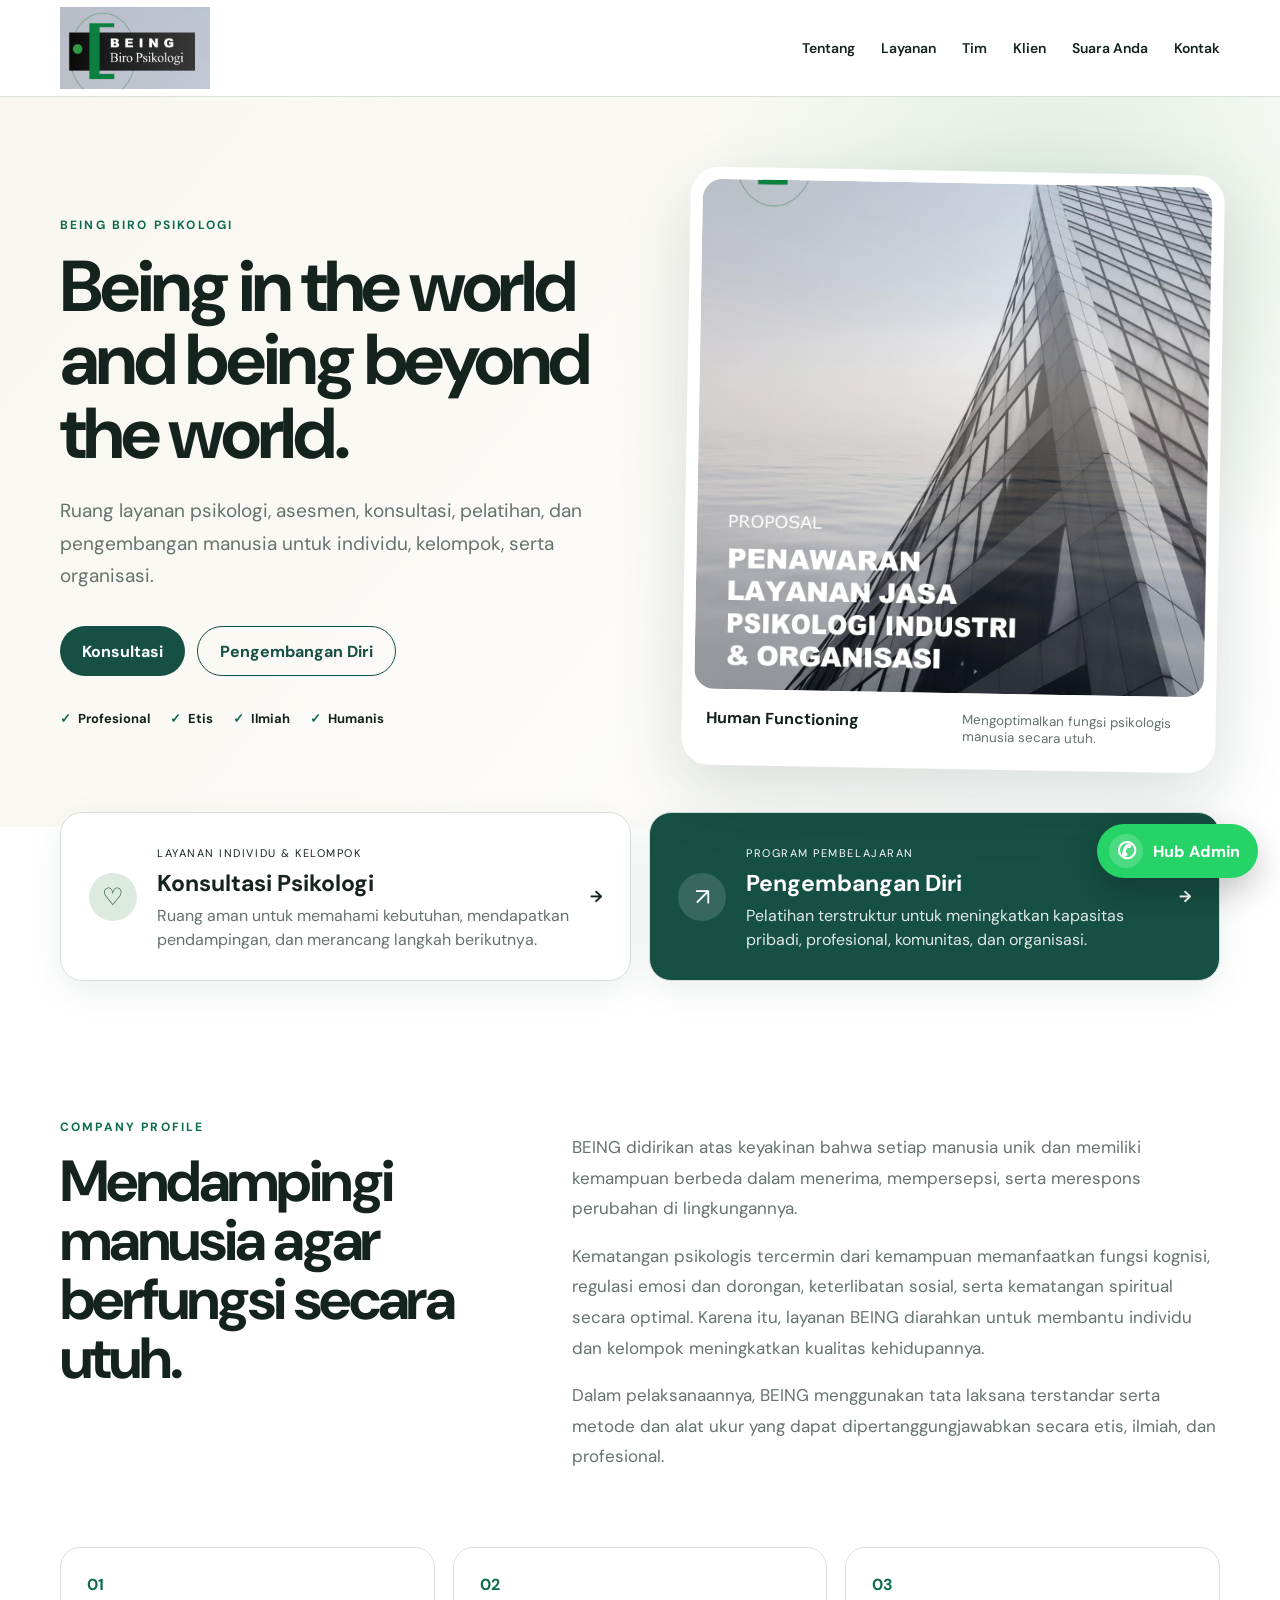
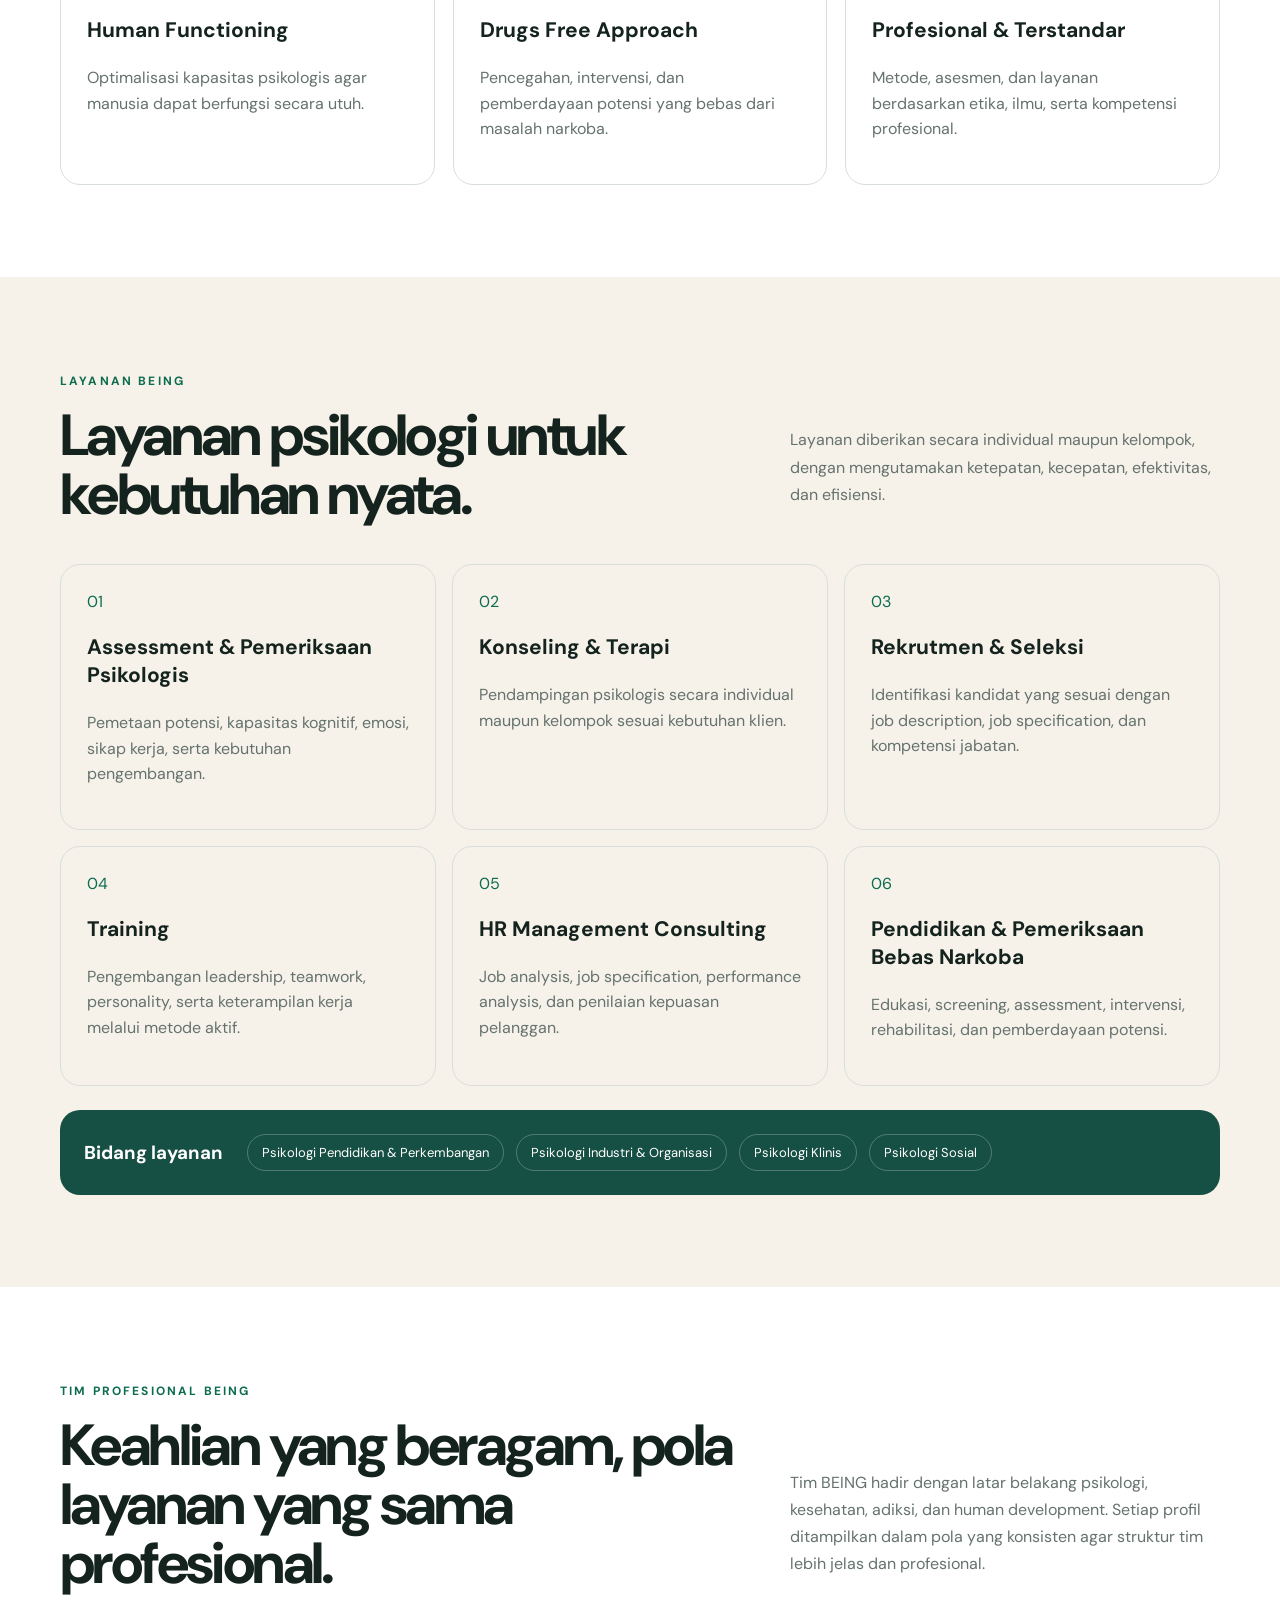
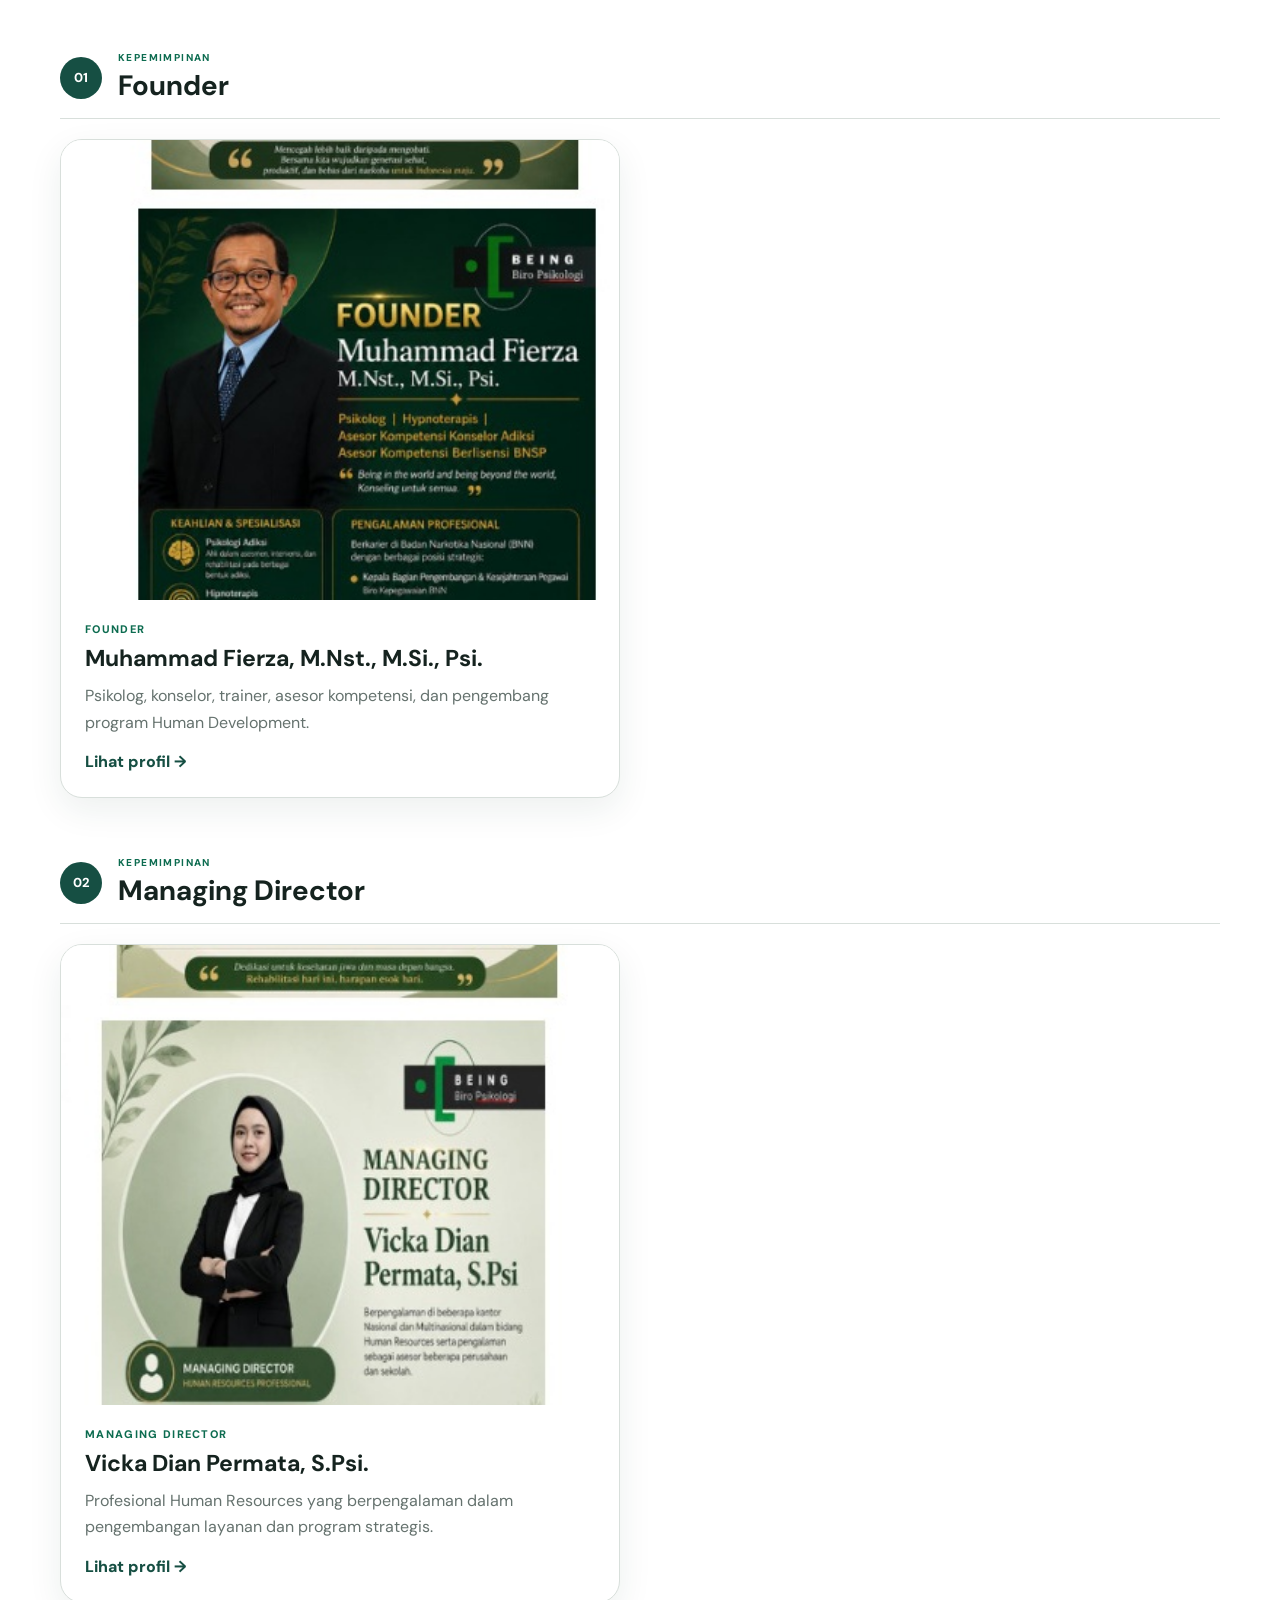
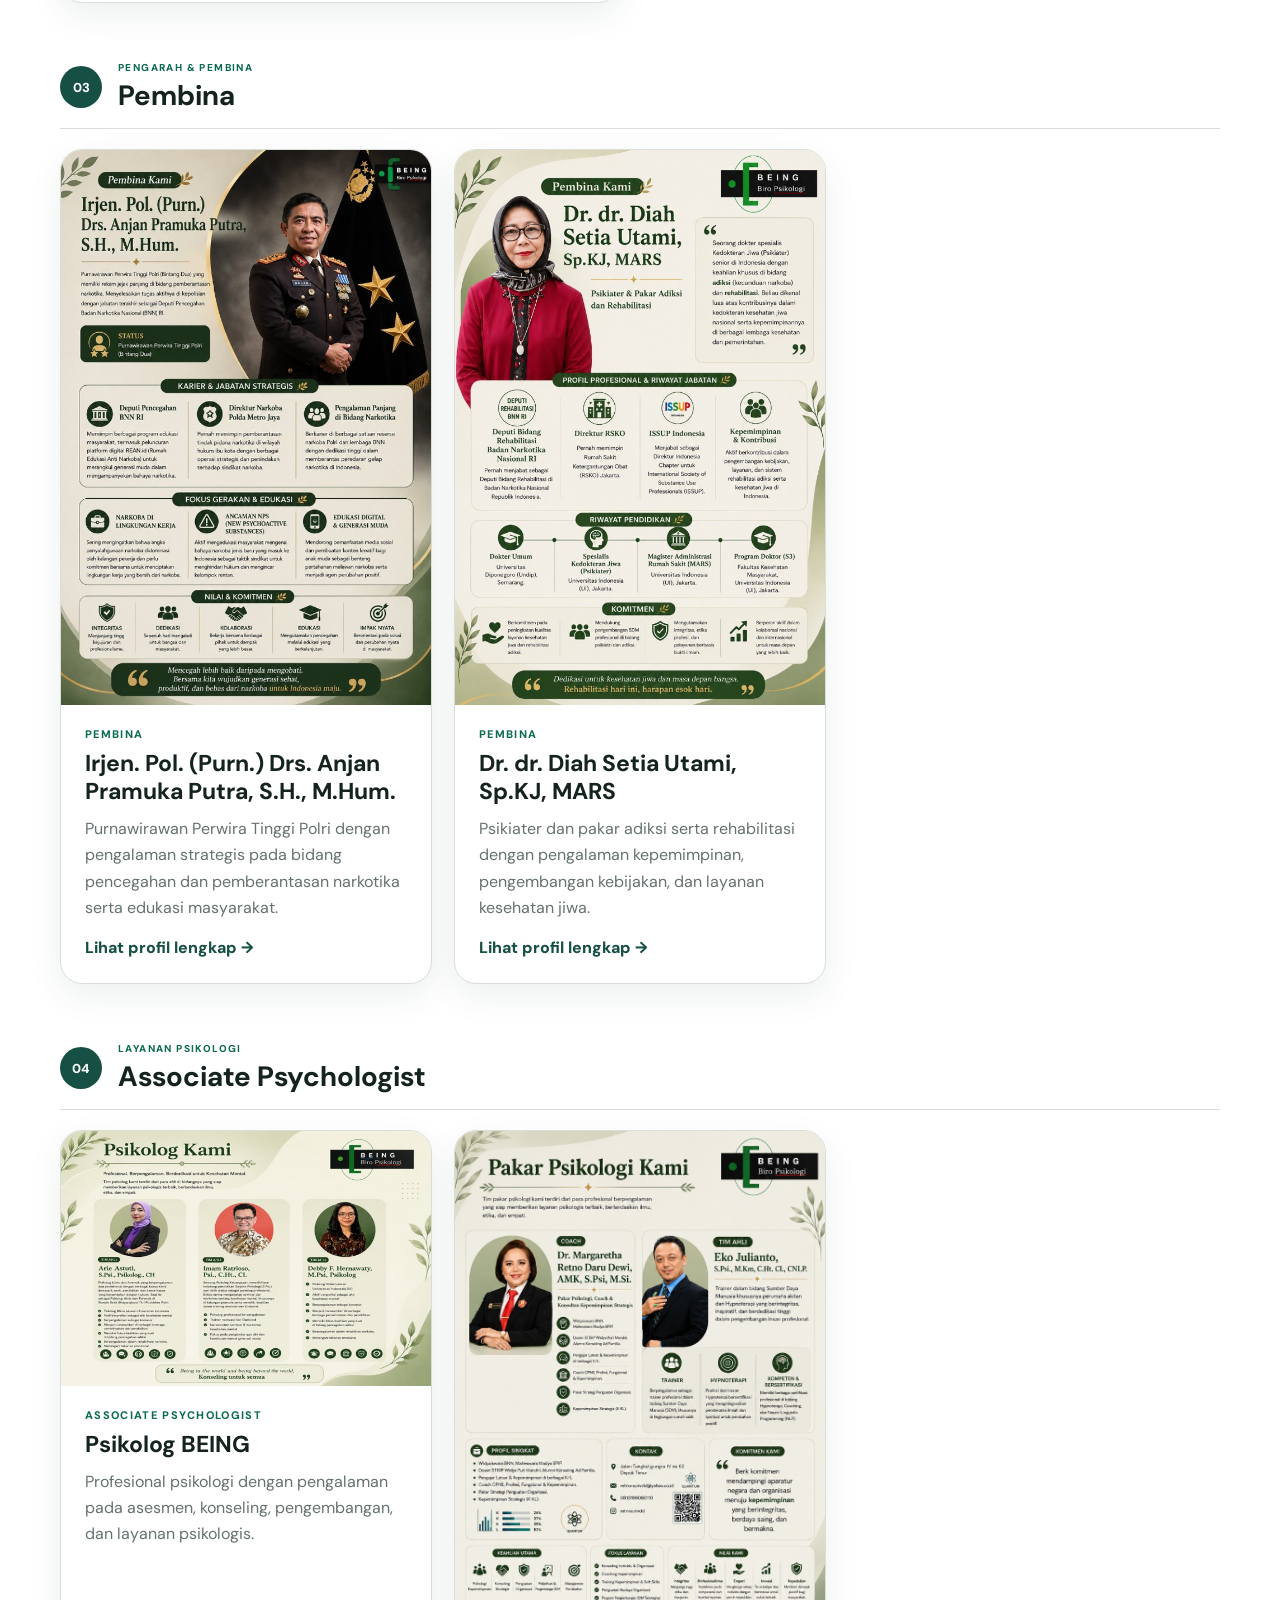
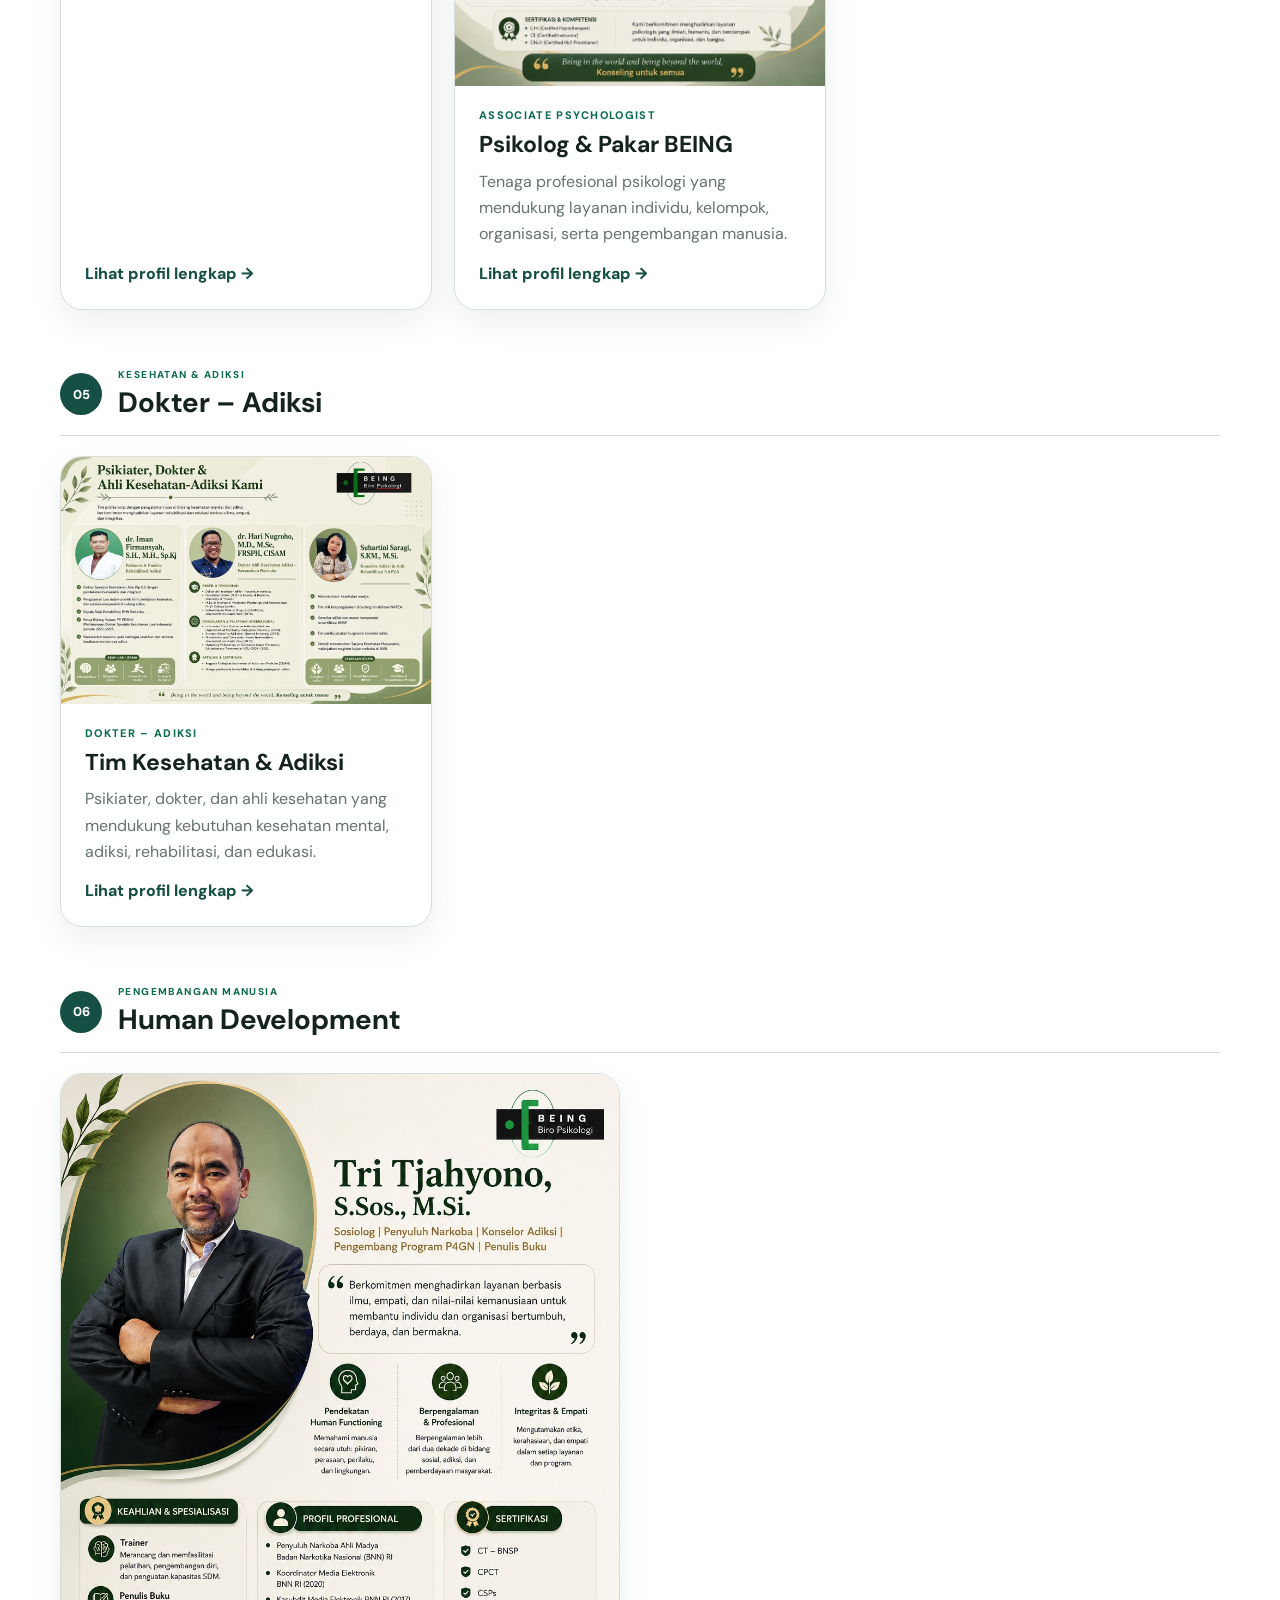
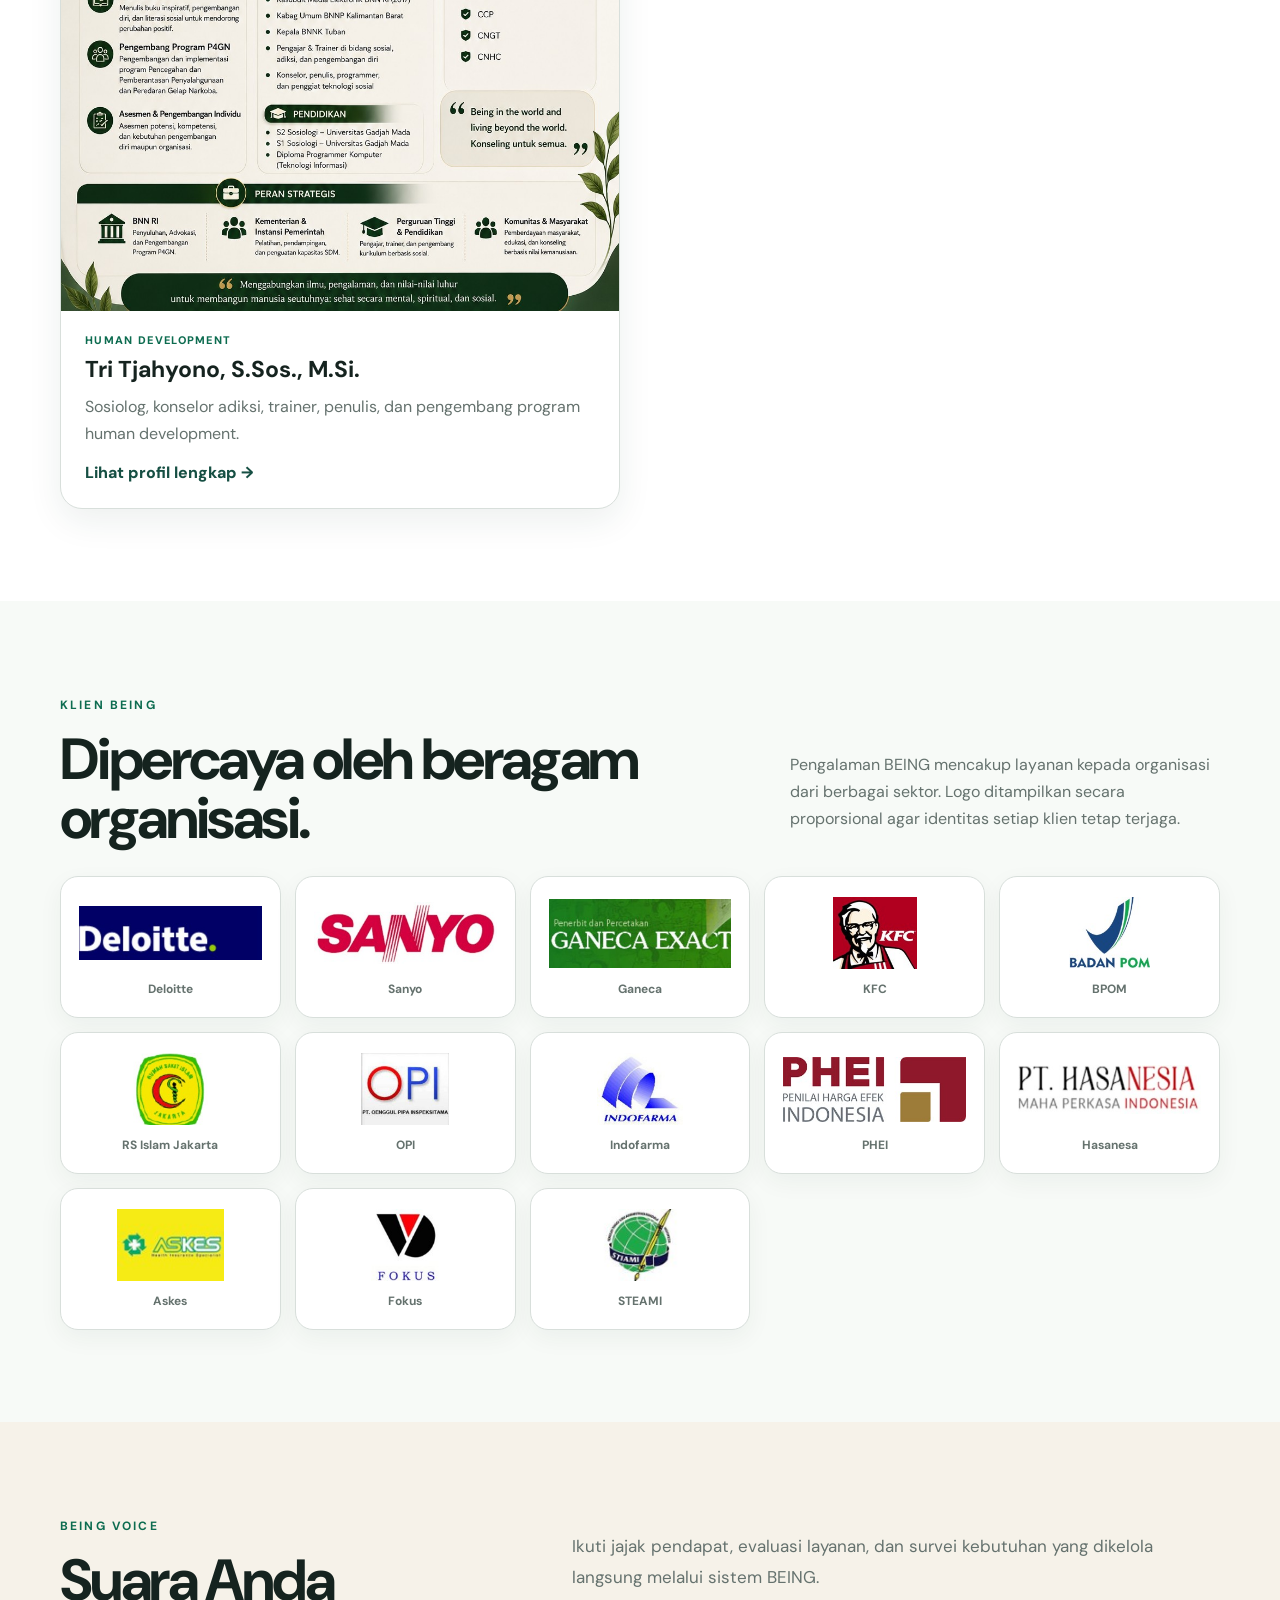
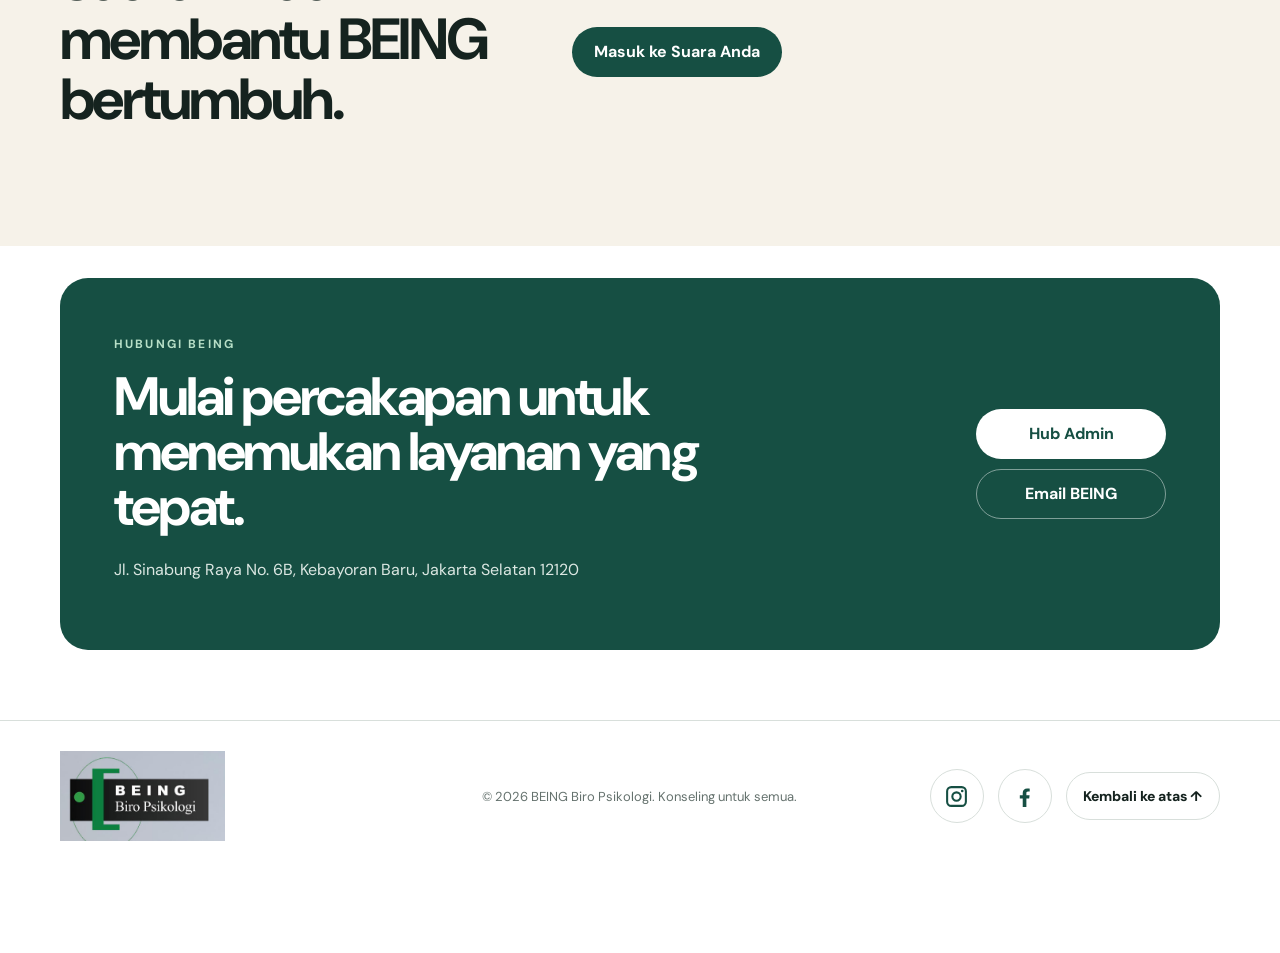
==== commit 0d9ccd19: "Update index.html" ====
--- a/index.html
+++ b/index.html
@@ -35,7 +35,7 @@
           <p>Ruang layanan psikologi, asesmen, konsultasi, pelatihan, dan pengembangan manusia untuk individu, kelompok, serta organisasi.</p>
           <div class="actions">
             <a class="btn primary" id="dashboardConsultation" data-config-link="CONSULTATION_URL" href="konsultasi.html">Konsultasi</a>
-            <a class="btn secondary" id="dashboardHds" data-config-link="LMS_URL" href="human-development-series.html">Human Development Series</a>
+            <a class="btn secondary" id="dashboardHds" data-config-link="LMS_URL" href="human-development-series.html">Pengembangan Diri</a>
           </div>
           <div class="trust">
             <span>Profesional</span><span>Etis</span><span>Ilmiah</span><span>Humanis</span>
@@ -60,7 +60,7 @@
         </a>
         <a data-config-link="LMS_URL" href="human-development-series.html" class="access-card dark">
           <span class="icon">↗</span>
-          <div><small>PROGRAM PEMBELAJARAN</small><h3>Human Development Series</h3><p>Pelatihan terstruktur untuk meningkatkan kapasitas pribadi, profesional, komunitas, dan organisasi.</p></div>
+          <div><small>PROGRAM PEMBELAJARAN</small><h3>Pengembangan Diri</h3><p>Pelatihan terstruktur untuk meningkatkan kapasitas pribadi, profesional, komunitas, dan organisasi.</p></div>
           <b>→</b>
         </a>
       </div>
